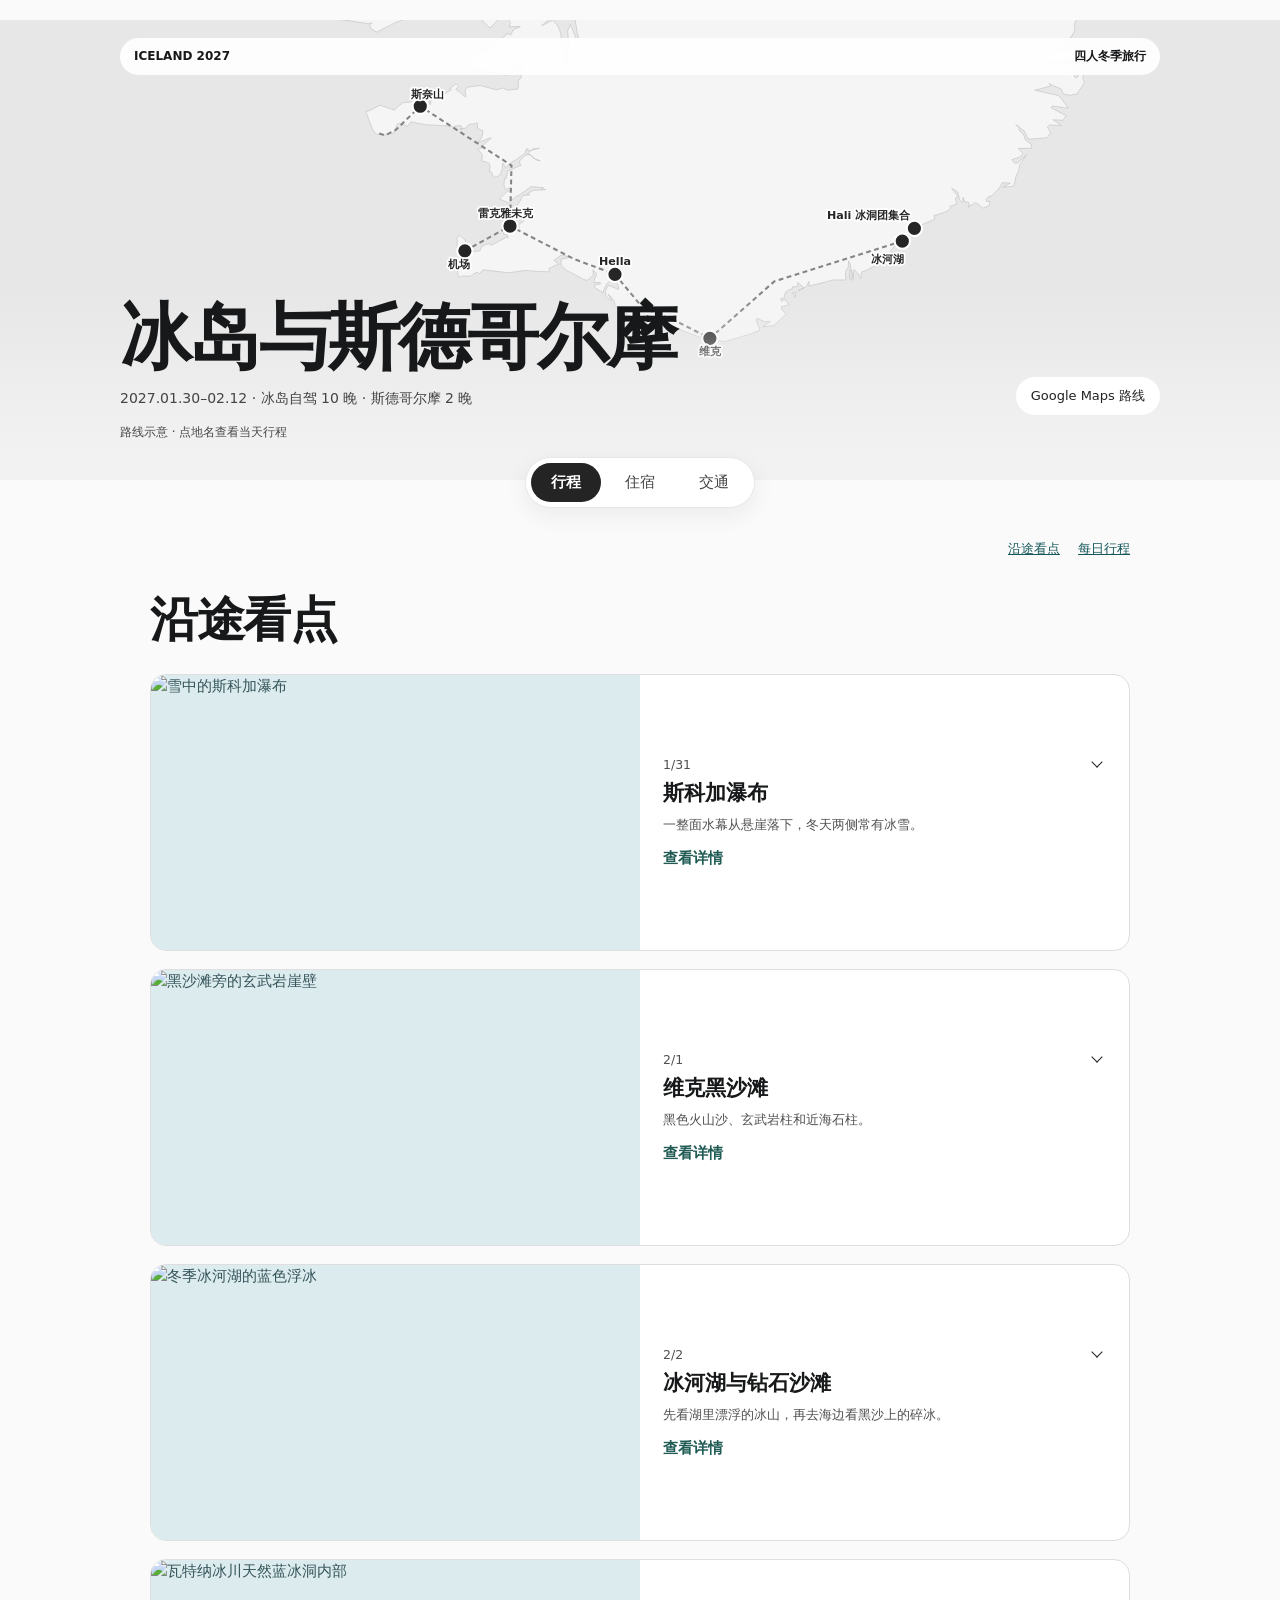
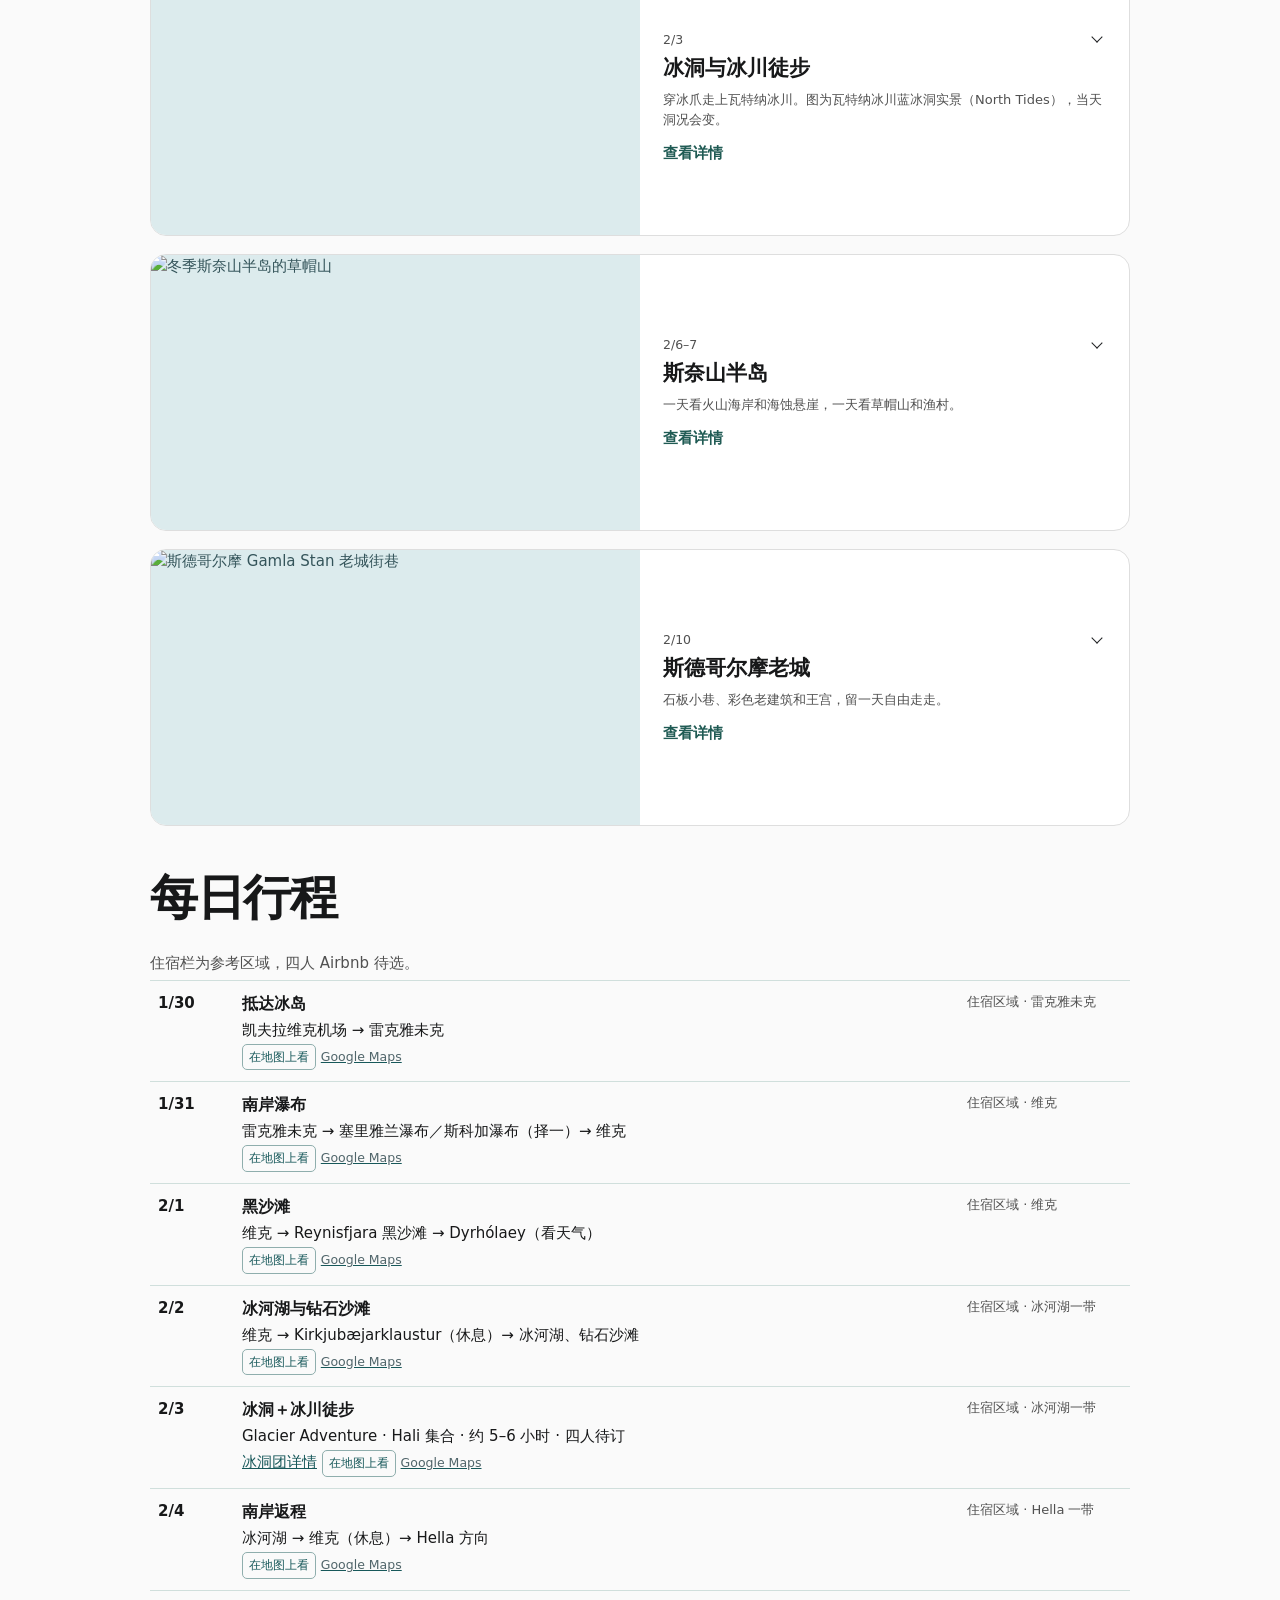
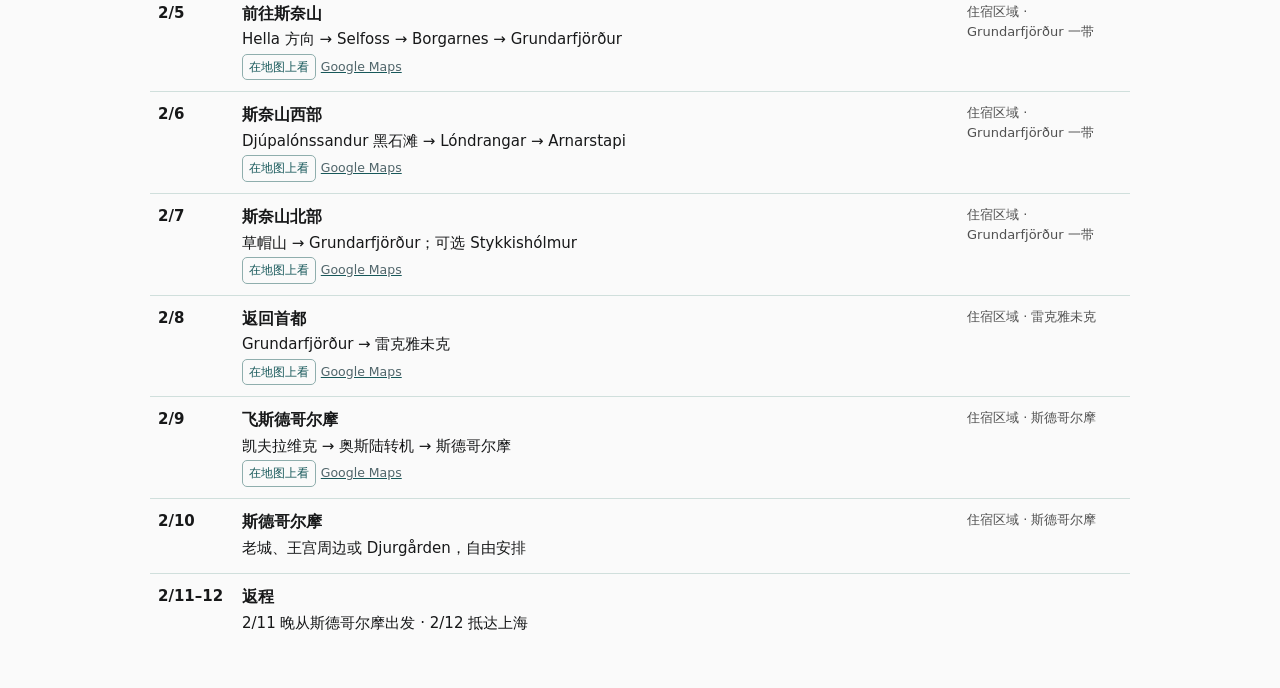
==== nordic-2027/index.html @ 91fc715b "Show scenic stops in full-width expandable cards" ====
<!doctype html>
<html lang="zh-CN"><meta charset="utf-8"><meta name="viewport" content="width=device-width,initial-scale=1">
<title>冰岛与斯德哥尔摩 · 2027 行程</title>
<style>
*{box-sizing:border-box}body{margin:0;background:#f6f8f7;color:#153139;font:15px/1.55 system-ui,sans-serif}main{max-width:975px;margin:auto;padding:26px 20px 40px}h1{font-size:clamp(26px,5vw,40px);margin:0}h2{margin:23px 0 8px}p{margin:5px 0}.meta,small{color:#50656a}.map{border:1px solid #d4e1de;background:#dcebed;border-radius:12px;overflow:hidden}.map svg{width:100%;height:auto;display:block}.route{fill:none;stroke:#4f7e80;stroke-width:3;stroke-dasharray:7 5}.map a circle{fill:#206465;stroke:white;stroke-width:3}.map text{font-size:20px;font-weight:700;fill:#163a41;paint-order:stroke;stroke:#e7f3f1;stroke-width:5;stroke-linejoin:round}.map a:focus circle{stroke:#b74627}.mapbar{padding:8px 12px;background:#fff;display:flex;gap:12px;justify-content:space-between;flex-wrap:wrap}.row{display:grid;grid-template-columns:72px 1fr 155px;gap:12px;border-top:1px solid #d0dfdc;padding:11px 8px;scroll-margin-top:12px}.row:target,.row.active{background:#e4f1eb}.row h3{font-size:16px;margin:0}.date{font-weight:750;font-variant-numeric:tabular-nums}.row p{margin:2px 0}.stay{font-size:13px;color:#50656a}button{font:inherit;font-size:12px;color:#17585a;background:transparent;border:1px solid #8faead;border-radius:5px;padding:3px 6px;cursor:pointer}a{color:#17585a}footer{margin-top:24px}@media(max-width:575px){main{padding:18px 10px 28px}.row{grid-template-columns:56px 1fr;gap:4px 8px}.stay{grid-column:2}.map text{font-size:26px}.mapbar{font-size:13px}.map svg{min-height:205px}}
.preview-grid{display:grid;grid-template-columns:repeat(3,minmax(0,1fr));gap:14px}.place{border:1px solid #d4e1de;background:#fff;border-radius:10px;overflow:hidden}.place img{display:block;width:100%;height:auto;aspect-ratio:16/10;object-fit:cover;background:#dcebed;color:#34545a}.place-body{padding:12px}.place h3{margin:4px 0;font-size:17px}.place p{font-size:13px}.place-links,.jump{display:flex;gap:7px 13px;flex-wrap:wrap;font-size:13px}.place-links{margin-top:9px}.jump{margin:9px 0 3px}@media(max-width:720px){.preview-grid{grid-template-columns:repeat(2,minmax(0,1fr))}}@media(max-width:440px){.preview-grid{grid-template-columns:1fr}}

:root{color-scheme:light;--paper:#f7f8f5;--ink:#203334;--rule:#d8e2df;--green:#17574e}body{background:var(--paper);color:var(--ink)}main{max-width:1100px;padding-top:0}.masthead{padding:36px 0 20px;border-bottom:1px solid var(--rule)}.masthead h1{font-size:clamp(31px,5.2vw,54px)}.masthead .meta{margin-top:8px}.primary{position:sticky;top:0;z-index:3;display:flex;gap:24px;background:var(--paper);border-bottom:1px solid var(--rule);padding:0 4px;margin-bottom:20px}.primary a{display:block;padding:13px 8px;text-decoration:none;border-bottom:2px solid transparent;color:#435b58}.primary a[aria-current]{color:var(--green);border-color:var(--green);font-weight:700}.jump{margin:4px 0 12px}.preview-grid{gap:16px}.place{position:relative;border-radius:14px}.place h3{margin:4px 0}.place-trigger{font:inherit;padding:0;border:0;color:inherit;text-align:left}.place-trigger::after{content:"";position:absolute;inset:0;border-radius:14px}.place-links a{position:relative;z-index:1}.place a:focus-visible,.place-trigger:focus-visible,.primary a:focus-visible{outline:2px solid #176a61;outline-offset:3px}.place:hover{border-color:#85a79f}.place-body{padding:14px}.place img{aspect-ratio:16/10}.map,.row:target{scroll-margin-top:64px}section[id],.row{scroll-margin-top:65px}.tile,.empty{border:1px solid var(--rule);border-radius:14px;background:white;padding:19px;margin:12px 0}.tile h3{margin:0 0 6px}.empty{color:#50656a}.map-title{display:flex;align-items:center;justify-content:space-between;gap:10px;flex-wrap:wrap}.map-title a{font-size:13px}dialog{max-width:min(620px,94vw);width:100%;border:1px solid var(--rule);border-radius:16px;padding:18px;color:var(--ink)}dialog::backdrop{background:#1425249e}dialog header{display:flex;justify-content:space-between;align-items:center;gap:12px;margin-bottom:12px}dialog h2{margin:0}dialog img{width:100%;height:auto;max-height:53vh;object-fit:cover;border-radius:8px}dialog p{margin:12px 0}[hidden]{display:none!important}@media(max-width:575px){.masthead{padding-top:26px}.primary{gap:14px}.preview-grid{grid-template-columns:repeat(2,minmax(0,1fr))}.place-body{padding:10px}.place-links{gap:6px}.place h3{font-size:15px}}

:root{--paper:#f8f8f4;--ink:#182f32;--rule:#d2ddda;--green:#195753}
::selection{background:#cce4dd;color:#182f32}
main{max-width:1080px}
.masthead{padding:clamp(30px,6vw,68px) 0 24px}
.masthead h1{font-family:"Songti SC","Noto Serif CJK SC",Georgia,serif;letter-spacing:-.025em;font-weight:700}
.primary{gap:32px;padding:0;margin-bottom:16px}
.primary a{padding:13px 1px}
.jump{gap:18px;margin:14px 0 0}
section[id]{margin-top:34px}
#map{margin-top:20px}
.map{border-radius:14px}
.mapbar{padding:10px 14px}
.preview-grid{gap:16px;align-items:start}
.place{border:0;border-bottom:1px solid var(--rule);background:none;border-radius:0}
.place:hover{border-color:#6c9a91}
.place summary{cursor:pointer;list-style:none}
.place summary::-webkit-details-marker{display:none}
.place summary:focus-visible{outline:2px solid var(--green);outline-offset:3px}
.place img{border-radius:12px;aspect-ratio:4/3}
.place-body{padding:11px 2px 12px}
.place-date{display:flex;align-items:center;justify-content:space-between}
.place h3{font-size:18px;margin:3px 0}
.place p{color:#435b58}
.place-links{margin:0;padding:0 2px 13px}
.disclosure{width:8px;height:8px;border:solid var(--green);border-width:0 1.5px 1.5px 0;transform:rotate(45deg);margin:0 5px 4px}
.place[open] .disclosure{transform:rotate(225deg);margin-bottom:0}
.tile,.empty{border:0;border-top:1px solid var(--rule);border-radius:0;background:none;padding:16px 0}
@media(max-width:440px){main{padding-inline:16px}.primary{gap:28px}.place h3{font-size:15px}.place p{font-size:12px}.place img{border-radius:9px}}

:root{--paper:#fafafa;--ink:#171819;--rule:#ddd;--green:#202224}
body{background:var(--paper);color:var(--ink)}
main{max-width:1020px;padding-top:0}
.map-hero{min-height:460px;position:relative;isolation:isolate;overflow:hidden;background:#e7e7e7;color:#171819}
.hero-map{position:absolute;inset:0;z-index:-1;overflow:hidden}
.hero-map svg{width:100%;height:100%;display:block}
.hero-map svg>g:first-child{fill:#f5f5f5;stroke:#c5c5c5}
.hero-map .route{stroke:#858585}
.hero-map a circle{fill:#262626;stroke:white;stroke-width:3}
.hero-map text{fill:#262626;font-size:16px;font-weight:700;paint-order:stroke;stroke:#fff;stroke-width:5px;stroke-linejoin:round}
.hero-inner{max-width:1080px;margin:auto;min-height:460px;display:flex;flex-direction:column;padding:18px 20px 28px;pointer-events:none}
.hero-inner a,.hero-inner button{pointer-events:auto}
.hero-top{display:flex;justify-content:space-between;padding:9px 14px;border-radius:100px;background:#ffffffed;font-size:12px;font-weight:700}
.hero-heading{display:flex;align-items:flex-end;justify-content:space-between;gap:16px;margin:auto -20px 0;padding:48px 20px 8px;background:linear-gradient(transparent,#f2f2f2 78%)}
.hero-heading h1{font-size:clamp(34px,5.8vw,72px);letter-spacing:-.035em;font-weight:850;line-height:1.08;margin:0 0 12px}
.hero-heading p{font-size:14px;color:#444}
.hero-heading>a{border-radius:100px;background:#fff;padding:9px 15px;white-space:nowrap;font-size:13px;color:#222;text-decoration:none}
.hero-inner .mapbar{background:#f2f2f2;margin:0 -20px;padding:0 20px 8px;min-height:29px;color:#484848;font-size:12px}
.primary{position:relative;top:auto;width:fit-content;margin:-23px auto 31px;padding:5px;gap:4px;background:white;border:1px solid #e7e7e7;border-radius:100px;box-shadow:0 7px 24px #00000010}
.primary a{border:0;padding:8px 20px;border-radius:100px;color:#434343}
.primary a[aria-current]{background:#242424;color:#fff}
.jump{justify-content:flex-end;margin-top:0}
#places{margin-top:10px}
#places h2,#daily h2{font-size:clamp(28px,4.5vw,48px);letter-spacing:-.03em;margin-bottom:17px}
.preview-grid{grid-template-columns:repeat(2,minmax(0,1fr));gap:26px 20px}
.place{border-color:#ddd}
.place img{aspect-ratio:16/10;border-radius:15px}
.place-body{padding:12px 3px 16px}
.place h3{font-size:21px}
.place p,.place small,.stay,.meta{color:#505050}
.row:target,.row.active{background:#eceeee}
@media(max-width:620px){
 .map-hero,.hero-inner{min-height:360px}
 .hero-inner{padding-inline:12px}
 .hero-heading{align-items:flex-start;flex-direction:column;gap:5px;margin-inline:-12px;padding-inline:12px}
 .hero-inner .mapbar{margin-inline:-12px;padding-inline:12px}
 .hero-map svg{height:78%;width:100%}
 .hero-map text{font-size:23px}
 .hero-heading p{font-size:12px}
 .preview-grid{gap:18px 10px}
 .place h3{font-size:16px}
 .place img{aspect-ratio:4/3;border-radius:11px}
}

.map-hero{margin-top:0}
.hero-map svg{height:74%}
.map-hero::after{content:"";position:absolute;inset:auto 0 0;height:41%;z-index:-1;pointer-events:none;background:linear-gradient(transparent,#f2f2f2 85%)}
.hero-heading,.hero-inner .mapbar{background:none}
.hero-heading{padding-top:16px}
@media(max-width:620px){.hero-map svg{height:65%}.hero-map text{font-size:21px}}

#places .preview-grid{grid-template-columns:1fr;gap:18px}
#places .place{border:1px solid #dedede;border-radius:16px;background:#fff;overflow:hidden}
#places .place summary{display:grid;grid-template-columns:minmax(0,1fr) minmax(0,1fr);align-items:stretch}
#places .place summary:focus-visible{outline-offset:-4px}
#places .place img{width:100%;height:100%;min-height:190px;max-height:300px;border-radius:0;aspect-ratio:16/9}
#places .place-body{padding:23px;align-self:center}
#places .place-date{gap:12px}
#places .place-links{padding:13px 23px;border-top:1px solid #eee}
.place-action{display:block;margin-top:12px;font-weight:650;color:#205b54}

@media(max-width:540px){#places .place summary{grid-template-columns:1fr}#places .place img{height:auto;min-height:0}#places .place-body{padding:15px}#places .place-links{padding-inline:15px}}
</style>
<header class="map-hero" id="map">
<div class="hero-map"><svg viewBox="0 0 880 490" role="group" aria-label="冰岛南岸和斯奈山路线地图"><g fill="#f5f7ee" stroke="#afc4c2"><path d="M976,-200.1L946.2,-182.7L931.7,-174.3L935.8,-170.6L939.1,-161.4L927.7,-147.6L917.4,-144.4L920.1,-136.7L927.7,-130.4L936.8,-125.4L955.7,-129.8L964.8,-127.2L967.4,-116.2L970.7,-114.2L972.1,-104.3L970.1,-101.3L967.5,-89.9L952.8,-76.6L948.8,-66.8L949.4,-63.9L949.6,-60L955.5,-55.3L991.8,-68.7L994.7,-57.1L993.2,-51.1L1004.3,-42.1L993.7,-32.7L979.2,-13.9L976.1,-4L981.6,-12.2L987.7,-20.4L1004.6,-38.4L1008,-37.9L1031.2,-27.9L1044.9,-29.1L1045.3,-22.6L1047.1,-20.9L1049.4,-17.6L1050.2,-10.1L1059.1,-16.7L1062.8,-11.6L1065.4,-11.6L1069.6,-2L1065.4,5.2L1066.1,13.5L1063.8,18.9L1060.1,25.7L1049.7,28.4L1055.4,37.1L1045.4,39.1L1030.5,44.6L1052.3,41.6L1069.6,43.2L1071.2,51.1L1052.7,61.4L1027.9,62.8L1057.4,64.5L1068.8,63.6L1066.5,69L1062.4,73.5L1056,76.7L1065.4,78.1L1065.1,81.3L1068.8,83.5L1071.4,78.9L1078.5,72.3L1077.6,84.2L1079.9,89.2L1075.6,96.7L1071.2,102.5L1070.3,106.2L1058.7,108.5L1049.7,106.5L1046.3,99.4L1036.3,95.1L1028.5,91.3L1031.8,94.9L1008.3,101.1L1042.8,108.7L1048.7,116.1L1056.7,127L1033.5,123.8L1031.6,126.2L1053.7,137.8L1048.9,144.4L1034.5,143.7L1047,152L1029.9,151.1L1026.4,154.2L1031.1,161.9L1026.4,169.5L999.2,171.7L992.6,159.1L980.8,151.1L985.2,152.8L985.7,158.6L992,164.7L994.8,172.7L1002.9,178.7L1004.3,184.6L984.4,185L991.2,191.6L988.2,196.7L975.1,201.1L979.1,205.9L983.5,205.8L996.7,193.7L986.8,208L984.9,217.2L980.8,226.5L979.7,232.8L977.8,239.3L962.3,240.7L973,234.8L961.2,234.3L958.2,240.5L953.4,246.5L943.8,254.9L943.9,253.1L942.5,253.8L938.2,257.6L938.9,261.6L943.9,260.7L943,266.7L933.6,270.9L926.6,264.7L921.9,263L917.9,266.5L914.4,266.7L913.4,269.9L913,262.3L907.6,261.5L904.8,255L905,259.8L904.3,262.8L900.2,259.3L897.3,247.3L888.5,242.3L896.7,252.6L895.9,256L894.2,256.1L895.7,265.2L886.4,268.2L887,271.4L881.4,275.7L867.3,280.5L863.3,281.2L864.6,286.7L832.4,300.4L830.8,307.1L822.1,314.1L819.4,314.9L816.3,317L817.6,319.9L810.2,321.4L800.9,332.2L802.2,335L789.1,350.4L789.5,348.6L762.2,362.1L760.1,361.9L758.5,364.2L758.3,372.2L756.5,371L754.5,365.7L748.2,359.1L747.1,364.9L746.8,373.3L745.8,364.9L744.1,358.9L743.6,369.1L744,375.1L741.6,371.4L741.7,364.5L742.7,361.2L743.1,351.9L740.2,346.9L739.6,356.3L737,359.5L735.6,364.9L736.6,374.1L724.5,374.3L718.3,374.1L704.8,377.8L683.3,383L683.3,376.4L680,382.4L679.3,383.9L667.5,389.8L676,385.5L667.1,377.8L667.1,383.9L659.8,384L659.1,386.9L654.5,388.5L649.7,391.4L647.2,400.5L642.4,401.1L644,405.2L648.7,402.2L654.9,410.5L650.2,410.9L646.5,412L643.5,412.8L644.4,417.5L650.7,423.3L632.6,439.9L616.8,441.7L621.9,437.9L627.5,434.2L619.5,434.2L608.2,429.5L607.4,432.6L612.8,446.2L600.2,451.5L562.5,463L532.9,458.4L531.4,456.2L526.2,456.7L506.7,449.3L471.5,435.4L470.4,431.5L467.9,429.4L455.7,429.5L439.9,430.8L436.9,429.5L436.2,431.1L410.1,417.7L411.6,417.6L410,414.3L407.2,413.6L403.3,409.9L403.5,405.9L398.3,398.5L393.9,394.6L399.2,404.6L391.1,398.3L389.8,390.4L394.3,381.9L409.5,388.1L408.7,382.3L402.8,370.8L401.8,364.8L401.3,368.7L391.2,381.5L388.1,387.9L386.6,392.7L374.6,384.8L375.2,379.9L379.3,381.1L383.8,379.3L382.5,377.8L373.1,377.8L377.4,365.3L372.3,359.6L372.9,367.4L364.3,374.8L359.1,373.6L333.4,359.8L326.7,353.4L326.1,344.3L340.8,341.3L327.1,338.3L315.9,346L323.4,351.7L318.2,353.3L309.4,357.3L309.2,362.6L273.8,360.7L251.2,363.9L214.2,359.6L208.5,365.7L205.5,362.7L195.7,368.7L183,368.7L179.5,370.9L177.5,365L178.6,357.2L177.1,351.2L184.3,341.3L183.6,338.2L177.3,337.7L176.5,326.4L176.8,313.6L179.6,309.3L187.4,315.6L193.8,330.7L196.4,333.8L209.8,332.2L211.9,326.1L221.5,321.8L226.4,324.1L235,319.5L248.2,312.3L250.2,313.4L249.1,309.2L242.8,307.8L248.9,302.2L248.2,304.9L253.9,305.7L253.5,303.2L246.1,294.4L260.4,294.5L266.8,298.8L265.2,296.7L267,292.6L271,291.3L272.9,288.7L271,284.8L273.7,280.7L265.6,281.9L263.1,275.9L257.9,278.1L258,273.1L266.5,262.3L271.3,252.6L281.2,251.7L277.7,250.1L286.1,245.4L304.6,244L297.9,244L301.2,241.5L283.3,239.8L266.4,251.9L260.4,255L250.9,263.2L237.4,257.6L248.7,247L254.7,245.1L252.2,241.6L246.1,244.3L244.1,237.2L245.1,228L247.2,228.5L249.6,217.4L269,209L266.3,205.6L266.8,202.8L275.4,194.4L281.8,193.7L285.9,198.4L296.5,202.8L289.8,201.4L284.4,195.4L278.3,192.4L285.8,185.5L295.1,184.6L278.8,188.8L278.9,185.3L276.5,185.6L273.8,192.6L260.9,201.4L255.9,204.2L246.3,212.7L243.8,207.7L242.4,205.9L241.8,213.8L238.9,223L233.6,225.9L229.5,226.5L225.3,218.1L223.3,218.3L224,209L222,205.8L218.8,204.7L212.2,203.1L213.2,193.7L210.3,190.4L206.2,185.4L208.8,185L211.9,184.6L215.9,178.5L225.9,170L222.6,170L213.6,174L205.8,177L211.8,170.3L213.2,164.9L213.7,159.4L205.8,155.8L206.3,149.2L205.3,147.7L203.2,149.1L200.5,149.6L193.5,150.4L189,155.8L180.4,157.3L184.7,156.6L182.2,151.9L172.4,152.8L175,157.2L168.2,152.8L130.8,150.7L110.2,146.6L105.6,152.8L94.1,148.7L91,149.2L85.8,162.5L73.8,165.5L60.4,164.1L56.5,160.3L51.3,148.1L45.3,131.4L49.8,130.9L65.9,122.6L86.7,129.8L90.3,125.4L98.9,119.1L111.9,117.7L114.6,114.3L116.5,120.2L119.6,119.8L121.9,122.2L126.6,120.7L125.9,107L140.7,104L135.9,110.2L134.7,114.3L138.1,122L139.4,114.6L144.4,107.8L152.6,106.3L158.4,106.5L168.7,100.2L165.7,98.6L175.6,91.9L178.8,95.4L174.7,99.8L176.5,101.3L180.3,103.8L188.7,110.9L189.2,109.5L188.3,100.6L191.9,96.5L210,94.2L233,100.5L242.8,97.9L248.9,101.1L264.2,99.4L265.2,92.4L264.4,88L268.8,83.2L270.1,61.1L262.8,66L248.8,79.8L208.9,71L197,73L194.1,68.8L199.9,67.1L202.4,66L193.1,66L199.2,55.4L205.2,47.8L211,46.9L227.5,36.7L246.5,22.6L248.2,18.9L253.5,21.7L258.3,13.8L267.7,9.5L251.4,9.8L253.5,3.6L248.2,-5.5L243.3,-0.9L240,-1L236,-10.1L235.4,-0.5L230.4,5.2L224,11.6L213.9,2L211.2,-5.5L228.7,-12.3L232.4,-16.2L233.5,-22.4L233.8,-24.5L220.1,-10.6L217.3,-14.4L216.6,-17.5L210.6,-12.2L206.4,-13L205.7,-7.6L197.8,-10.1L198.1,-19.2L193.7,-33.5L194.2,-20.8L191.8,-13.3L188,-13.8L184.7,-12.6L181.6,-10.1L177.9,-19.8L180.4,-31.3L177.6,-31.3L172.8,-32.6L173.3,-25.2L175.5,-4.2L170.3,-5.5L170.3,-10.3L164.7,-10.6L160.2,-13L167,-22.5L167,-27.9L161,-20.7L154.8,-27.4L153,-19.8L144.8,-13.8L133.7,-17.6L129.6,-16.3L131.3,-6.9L126.5,-1L115.7,-2.4L110.4,-7L109.1,-4L87.9,3.7L84.4,5.6L61.2,17.4L52.7,12.6L50.7,6.6L54.4,4L49.3,5.2L4,-1.2L2.6,-8L6.9,-13.8L14.8,-22.6L18.4,-31.8L24,-34L37.9,-27.3L54,-16.8L58.7,-10.1L70.1,-11.6L61.5,-13L57,-19.9L47.5,-30.2L57.5,-34.5L68.3,-31.7L58.6,-38.1L46.8,-44.8L39,-60L38,-67.9L87.6,-49.5L93,-43.1L94.2,-35.6L94.1,-29L100.8,-34.9L108.8,-33.8L109.9,-36.9L115.2,-42.1L109.6,-42.7L99.1,-48.1L97.3,-54.3L106.3,-55.2L118.8,-58.9L127.2,-58.9L124.6,-61.7L125.2,-65.7L91.5,-61.4L77.7,-64.7L69.5,-73.9L64.6,-93.8L76.3,-95.2L88.5,-89L98.3,-89.2L121.5,-79.8L120.5,-82.4L107.3,-87.5L90.3,-95.2L81,-105.5L70.4,-115.5L70.1,-127.7L80.6,-130.7L107.1,-121.3L110.5,-112.8L110.8,-115.8L103.5,-124.7L95.6,-128L83.6,-140.8L101.8,-143.1L104.3,-144.3L90.3,-146.9L92.7,-152.3L100.1,-154.8L104,-160.1L132.3,-148.6L138.4,-139.7L143.5,-138.6L147.4,-137.5L150.8,-131.2L151.5,-122.2L143.4,-107.4L151.5,-116.6L155.1,-125.1L158,-123.3L160.2,-117.7L164.8,-119.6L158,-105.1L160.5,-104.1L165.5,-115.1L167.3,-103.6L170.3,-106L171.3,-122L173.7,-127.7L181.2,-123.4L190.5,-109.8L189.8,-101.5L189,-96.9L183.7,-77.8L193.8,-103L196.5,-109.4L200.5,-101.3L202.4,-101.7L202.6,-96.3L204.5,-97.1L205.8,-96.8L202.1,-82.4L204.9,-80.5L211.9,-96.9L208,-108.1L203.9,-118.2L200.8,-124.2L205,-132.5L209.8,-136.4L201.1,-132.5L185.6,-140.8L151.4,-166.8L173.6,-173L187.8,-169.5L193.1,-163.9L192.4,-169.9L204,-173.7L197.9,-173.9L193.9,-178.2L197.9,-182.7L201.1,-185.1L193.8,-182L178.4,-179.9L178.3,-184.4L181.2,-192.6L187.6,-197.2L172.4,-186.6L165.3,-186.4L168.8,-194L163.8,-193.1L157.5,-184.3L135.5,-187.5L130.6,-193.6L140.4,-194.3L144,-202.1L135.9,-210.8L145.1,-209.2L146,-212.5L158.1,-213L161.6,-208.8L160.5,-213.9L163.9,-218.4L173.5,-213L181.5,-208.2L187,-216.9L197.2,-212.5L205.8,-212.5L201.8,-218.4L210.3,-210.8L220.9,-198.2L223.2,-190.5L225.6,-188.6L226,-180.7L224.7,-175.9L230.5,-177.5L233.7,-175L238.4,-179.1L245.7,-175L249.2,-175.8L253.9,-166.7L253.5,-163.9L260.8,-158.3L264.5,-158.8L271,-153.1L273.6,-146.8L273.8,-137.3L276.3,-130.4L281.1,-132L281.7,-124.5L281,-120L284.4,-123.4L283.6,-134.5L292.2,-135.7L295.3,-130.8L291.1,-127.2L292.8,-120.5L308.7,-120.6L314,-112.1L287.2,-106L290.3,-103.2L307.9,-106L302.5,-99.8L317.1,-96.1L313.3,-87.7L313.1,-72.4L298.5,-63.4L304.2,-62.3L312.7,-57.2L288.4,-46.6L283.5,-52.5L280.4,-60.4L271.8,-65.1L275.5,-60.3L279.7,-54.3L277.7,-46.6L282,-38.2L301.8,-35.6L304.9,-28.8L297.9,-17.7L313.8,-26.4L308.9,-0.9L298.5,8.1L314.3,0.5L320.7,6.6L324.7,15.8L326.1,20.6L326.7,31.7L330.1,50.1L330.7,53.7L335.7,63.7L336.4,70.3L337.4,60.6L335.9,53.1L335.5,44.6L337.5,38.7L335.9,15.4L339.8,6.8L347.7,25.7L353.5,31L349.4,17.4L346.5,-1.7L348.9,-13L364.3,-34.5L374,-43.5L377,-46.8L381.8,-43.6L381.3,-40.9L380.3,-27L379.8,-16.1L382.1,-18.7L385.8,-22.2L387.1,-16L386.8,-11.7L391.8,-4L398.8,-4.1L401.3,-14.6L397.5,-19.2L391.2,-20.8L398.8,-22.7L404.2,-23.1L404.9,-13.7L405.2,-22.2L411,-32.1L412,-39L416.7,-40.4L413,-46.7L416.6,-51.3L416.6,-63.7L410,-75.4L411.6,-85.8L404.6,-102.9L402.3,-117.1L400.7,-123.5L401.3,-133.3L409.7,-134.8L414.7,-138.2L423.5,-143L432.1,-142L436,-136.4L439.5,-131.6L442.2,-125.7L449.1,-110L450.9,-103L455,-93.7L466,-88.9L471.3,-86.5L473.1,-80L476.3,-71.1L479.6,-59.9L487.2,-60.4L493.3,-58.9L495.6,-57.5L496.5,-54.6L500.2,-60.1L502.1,-78.5L497.2,-96.9L491.1,-105.9L493.6,-110.5L499.2,-113.9L498.6,-119.5L496.9,-127.2L505.7,-134.4L525.8,-132.8L528,-138L530.2,-134.1L534.3,-131.5L532.2,-136.4L530.9,-139.5L532.9,-147.6L537.9,-154.1L549,-148.6L554.4,-156L558.2,-159.9L560.7,-149.5L568.5,-153.1L575.7,-146.9L577.3,-140.4L578.5,-135.8L582,-137L587.6,-124.8L586,-110.7L597.8,-104.7L607.1,-101.2L611.8,-93.6L614.5,-86.1L618.8,-82.6L619.2,-72.1L621.6,-57.1L625.6,-51.1L630.2,-39.7L634.2,-38.8L632.3,-49.5L628.5,-55.2L629.6,-58.9L630.1,-67.3L632.6,-77.2L629.4,-92.3L625.6,-96.2L623.8,-98.3L622.2,-95.2L616.8,-101.3L616.2,-109.7L610.1,-118.1L610.8,-121.3L607.5,-148.2L620.2,-154.6L629.4,-152L630.2,-149.9L647.8,-148.6L650.4,-140.8L657.2,-139.9L663.5,-133.7L670.1,-119.3L676.1,-111.9L683.3,-95.2L681.6,-105.8L684.7,-109.5L679.7,-111.6L694.1,-112.6L696.7,-106L697,-110.7L697.4,-114.4L698.8,-121.3L701.5,-125.7L701.5,-133.3L708.1,-141.5L712.1,-146.2L710.7,-150.6L715.9,-157.9L725.5,-161.6L739.9,-155.1L743.7,-142.4L743.5,-139.9L747.1,-140.8L748.6,-144.8L763,-147L758.5,-143.9L762.2,-140.2L766.5,-146.9L773.5,-137.1L773.6,-139.9L770.2,-146L767.9,-151.6L783.1,-159L774,-151.6L787,-152.6L793.4,-148.6L787.5,-156.8L790.3,-165.3L792,-168.1L794.1,-175.1L792.2,-181.9L789.1,-186.6L785.4,-194.5L784.1,-200.3L784.2,-205L785.4,-209.3L779,-221.5L784.1,-227.6L785,-223.3L787.5,-228.2L793.1,-230.2L793,-223.9L794.4,-224.8L798.5,-228.8L803.2,-224.9L804.5,-221.6L808.9,-224.6L812.1,-229.7L815.2,-227.5L819,-233.7L833,-233.9L844.5,-222.6L841.1,-216.9L840.5,-213.9L842.6,-208.5L851.8,-209.3L862.3,-204.2L864.6,-197.2L860.2,-181.2L859.7,-177.1L865.5,-173.8L866.2,-165.5L878,-166.4L881.4,-165.2L883.2,-159.5L892.1,-153L898.2,-149.9L898.6,-152.8L900.9,-163L903.6,-174.3L923.1,-178.3L930.7,-186.2L934.1,-195L948.9,-201.7L957.3,-197.2Z"/><path d="M663.6,391.9L663.8,397.6L662.3,399.2L661.8,396.1L659.8,392.9Z"/><path d="M638.3,-240L641.1,-234.4L637.3,-239.4Z"/><path d="M417.5,452.5L417.7,458.3L415.1,461L415.5,451.2L417.5,452.5Z"/><path d="M601.9,-117.4L604.2,-110.7L600.9,-111.1L598.6,-120L601.9,-117.4Z"/></g><polyline class="route" points="187.9,332.3 252.9,296.6 345.2,344.1 404,366.1 444.2,414.5 491.1,433.1 540.6,458.2 633.3,376.3 817.6,318.4 835,299.9"/><polyline class="route" points="252.9,296.6 255,209.4 123.7,124.1 88.4,158.3 72.8,166.1 60,162.1"/><g id="selected"></g><a href="#day0" data-day="0" aria-label="机场 1/30"><circle cx="187.9" cy="332.3" r="11"/><text x="179.9" y="356.3" text-anchor="middle">机场</text></a><a href="#day0" data-day="0" aria-label="雷克雅未克 1/30"><circle cx="252.9" cy="296.6" r="11"/><text x="245.9" y="283.6" text-anchor="middle">雷克雅未克</text></a><a href="#day2" data-day="2" aria-label="维克 2/1"><circle cx="540.6" cy="458.2" r="11"/><text x="540.6" y="482.2" text-anchor="middle">维克</text></a><a href="#day3" data-day="3" aria-label="冰河湖 2/2"><circle cx="817.6" cy="318.4" r="11"/><text x="795.6" y="349.4" text-anchor="middle">冰河湖</text></a><a href="#day4" data-day="4" aria-label="Hali 冰洞团集合 2/3"><circle cx="835" cy="299.9" r="11"/><text x="829" y="286.9" text-anchor="end">Hali 冰洞团集合</text></a><a href="#day5" data-day="5" aria-label="Hella 2/4"><circle cx="404" cy="366.1" r="11"/><text x="404" y="353.1" text-anchor="middle">Hella</text></a><a href="#day6" data-day="6" aria-label="Grundarfjörður 2/5"><circle cx="123.7" cy="124.1" r="11"/><text x="133.7" y="112.1" text-anchor="middle">斯奈山</text></a></svg></div>
<div class="hero-inner">
<div class="hero-top"><span>ICELAND 2027</span><span>四人冬季旅行</span></div>
<div class="hero-heading"><div><h1>冰岛与斯德哥尔摩</h1><p>2027.01.30–02.12 · 冰岛自驾 10 晚 · 斯德哥尔摩 2 晚</p></div><a target="_blank" rel="noopener" href="https://www.google.com/maps/dir/?api=1&amp;origin=Reykjavik%2C+Iceland&amp;destination=Jokulsarlon%2C+Iceland&amp;waypoints=Vik%2C+Iceland&amp;travelmode=driving">Google Maps 路线</a></div>
<div class="mapbar"><span id="mapstatus" aria-live="polite">路线示意 · 点地名查看当天行程</span><button id="reset" type="button" hidden>显示全程</button></div>
</div></header><main><nav class="primary" aria-label="旅行手册"><a href="#trip" data-section="trip" aria-current="page">行程</a><a href="#stay" data-section="stay">住宿</a><a href="#transport" data-section="transport">交通</a></nav><div id="trip" data-panel><nav class="jump" aria-label="页面目录"><a href="#places">沿途看点</a><a href="#daily">每日行程</a></nav>
<section id="places"><h2>沿途看点</h2><div class="preview-grid"><details class="place"><summary><img src="https://adventures.is/media/240914/skogafoss-waterfall-snow-covered.jpg" alt="雪中的斯科加瀑布" width="480" height="300" loading="lazy" decoding="async" referrerpolicy="no-referrer"><div class="place-body"><div class="place-date"><small>1/31</small><span class="disclosure" aria-hidden="true"></span></div><h3>斯科加瀑布</h3><p>一整面水幕从悬崖落下，冬天两侧常有冰雪。</p><span class="place-action">查看详情</span></div></summary><div class="place-links"><a href="#day1">当天行程</a><a href="https://www.icelandair.com/it-it/blog/migliori-cascate-dell-islanda/" target="_blank" rel="noopener">瀑布介绍</a><a href="https://www.xiaohongshu.com/search_result/6988f639000000000a03c5a4?xsec_token=ABNuFvoSUo65n7iB8fukeKu6C_nZvuutdZUrgTKyTJjzI=&amp;xsec_source=" target="_blank" rel="noopener noreferrer">小红书 · 冬季南岸瀑布与维克游记</a></div></details>
<details class="place"><summary><img src="https://images.squarespace-cdn.com/content/v1/62f1d3378508076b04aee36d/c7f17ea7-829a-4870-a2eb-f87d820f73c3/Iceland%2B-%2BReynisfjara%2Bbeach%2B2" alt="黑沙滩旁的玄武岩崖壁" width="480" height="300" loading="lazy" decoding="async" referrerpolicy="no-referrer"><div class="place-body"><div class="place-date"><small>2/1</small><span class="disclosure" aria-hidden="true"></span></div><h3>维克黑沙滩</h3><p>黑色火山沙、玄武岩柱和近海石柱。</p><span class="place-action">查看详情</span></div></summary><div class="place-links"><a href="#day2">当天行程</a><a href="https://www.renovationhusbands.com/post/winter-in-iceland" target="_blank" rel="noopener">冬季南岸游记</a><a href="https://www.xiaohongshu.com/search_result/6988f639000000000a03c5a4?xsec_token=ABNuFvoSUo65n7iB8fukeKu6C_nZvuutdZUrgTKyTJjzI=&amp;xsec_source=" target="_blank" rel="noopener noreferrer">小红书 · 冬季维克黑沙滩游记</a></div></details>
<details class="place"><summary><img src="https://adventures.is/media/226926/jokulsarlon-glacier-lagoon-winter.jpg" alt="冬季冰河湖的蓝色浮冰" width="480" height="300" loading="lazy" decoding="async" referrerpolicy="no-referrer"><div class="place-body"><div class="place-date"><small>2/2</small><span class="disclosure" aria-hidden="true"></span></div><h3>冰河湖与钻石沙滩</h3><p>先看湖里漂浮的冰山，再去海边看黑沙上的碎冰。</p><span class="place-action">查看详情</span></div></summary><div class="place-links"><a href="#day3">当天行程</a><a href="https://adventures.is/blog/ice-cave-vatnajokull/" target="_blank" rel="noopener">冰河湖与冰川图文</a><a href="https://www.xiaohongshu.com/search_result/693a7d45000000001e00a2ab?xsec_token=ABG3mXIXlcUw1omFGxgDXAZ7p43lXaKGHe5BK8MIiTNW8=&amp;xsec_source=" target="_blank" rel="noopener noreferrer">小红书 · 12 月冰河湖与钻石沙滩游记</a></div></details>
<details class="place"><summary><img src="https://images.squarespace-cdn.com/content/v1/67bb22524d2a0d4c70ce4aa9/2d0b418c-ebdd-4c2f-9c46-6b3368858ab0/ice-cave-tour-iceland.jpg" alt="瓦特纳冰川天然蓝冰洞内部" width="480" height="300" loading="lazy" decoding="async" referrerpolicy="no-referrer"><div class="place-body"><div class="place-date"><small>2/3</small><span class="disclosure" aria-hidden="true"></span></div><h3>冰洞与冰川徒步</h3><p>穿冰爪走上瓦特纳冰川。图为瓦特纳冰川蓝冰洞实景（North Tides），当天洞况会变。</p><span class="place-action">查看详情</span></div></summary><div class="place-links"><a href="#day4">当天行程</a><a href="https://glacieradventure.is/tour/blue-ice-cave-adventure/" target="_blank" rel="noopener">团方相册与行程</a><a href="https://www.xiaohongshu.com/search_result/695ed8fd0000000022023d26?xsec_token=AB4Lu4TFX6eg9civpfC08Q5iBS2u5-2WRlB9daT15_xRE=&amp;xsec_source=" target="_blank" rel="noopener noreferrer">小红书 · Glacier Adventure 长线体验（往季）</a></div></details>
<details class="place"><summary><img src="https://c.arvakur.is/frimg/9/47/947803.jpg" alt="冬季斯奈山半岛的草帽山" width="480" height="300" loading="lazy" decoding="async" referrerpolicy="no-referrer"><div class="place-body"><div class="place-date"><small>2/6–7</small><span class="disclosure" aria-hidden="true"></span></div><h3>斯奈山半岛</h3><p>一天看火山海岸和海蚀悬崖，一天看草帽山和渔村。</p><span class="place-action">查看详情</span></div></summary><div class="place-links"><a href="#day8">当天行程</a><a href="https://icelandmonitor.mbl.is/news/nature_and_travel/2018/10/18/self_drive_winter_day_tour_to_snaefellsnes_peninsul/" target="_blank" rel="noopener">冬季自驾图文</a><a href="https://www.xiaohongshu.com/search_result/6983d709000000000903b493?xsec_token=ABah48cxN0YphPEziIHdrcUeJ6Y0I_O5apXsLGNkrbZRA=&amp;xsec_source=" target="_blank" rel="noopener noreferrer">小红书 · 冬季斯奈山自驾游记</a></div></details>
<details class="place"><summary><img src="https://cdn.audleytravel.com/828/591/60/15994496-gamla-stan-stockholm.jpg" alt="斯德哥尔摩 Gamla Stan 老城街巷" width="480" height="300" loading="lazy" decoding="async" referrerpolicy="no-referrer"><div class="place-body"><div class="place-date"><small>2/10</small><span class="disclosure" aria-hidden="true"></span></div><h3>斯德哥尔摩老城</h3><p>石板小巷、彩色老建筑和王宫，留一天自由走走。</p><span class="place-action">查看详情</span></div></summary><div class="place-links"><a href="#day11">当天行程</a><a href="https://www.visitstockholm.com/see-do/attractions/attractions-in-gamla-stan/" target="_blank" rel="noopener">老城官方指南</a><a href="https://www.xiaohongshu.com/search_result?keyword=%E6%96%AF%E5%BE%B7%E5%93%A5%E5%B0%94%E6%91%A9%20%E5%86%AC%E5%A4%A9%20%E8%80%81%E5%9F%8E%20Gamla%20Stan&amp;source=web_search_result_notes" target="_blank" rel="noopener">小红书搜索</a></div></details></div></section><section id="daily"><h2>每日行程</h2><p class="meta">住宿栏为参考区域，四人 Airbnb 待选。</p>
<article class="row" id="day0"><div class="date">1/30</div><div><h3>抵达冰岛</h3><p>凯夫拉维克机场 → 雷克雅未克</p><button type="button" data-show="0" aria-label="1/30 在地图上看">在地图上看</button> <a href="https://www.google.com/maps/search/?api=1&amp;query=64.147%2C-21.942" aria-label="1/30 Google Maps 目的地"><small>Google Maps</small></a></div><div class="stay">住宿区域 · 雷克雅未克</div></article>
<article class="row" id="day1"><div class="date">1/31</div><div><h3>南岸瀑布</h3><p>雷克雅未克 → 塞里雅兰瀑布／斯科加瀑布（择一）→ 维克</p><button type="button" data-show="1" aria-label="1/31 在地图上看">在地图上看</button> <a href="https://www.google.com/maps/search/?api=1&amp;query=63.419%2C-19.006" aria-label="1/31 Google Maps 目的地"><small>Google Maps</small></a></div><div class="stay">住宿区域 · 维克</div></article>
<article class="row" id="day2"><div class="date">2/1</div><div><h3>黑沙滩</h3><p>维克 → Reynisfjara 黑沙滩 → Dyrhólaey（看天气）</p><button type="button" data-show="2" aria-label="2/1 在地图上看">在地图上看</button> <a href="https://www.google.com/maps/search/?api=1&amp;query=63.404%2C-19.127" aria-label="2/1 Google Maps 目的地"><small>Google Maps</small></a></div><div class="stay">住宿区域 · 维克</div></article>
<article class="row" id="day3"><div class="date">2/2</div><div><h3>冰河湖与钻石沙滩</h3><p>维克 → Kirkjubæjarklaustur（休息）→ 冰河湖、钻石沙滩</p><button type="button" data-show="3" aria-label="2/2 在地图上看">在地图上看</button> <a href="https://www.google.com/maps/search/?api=1&amp;query=64.041%2C-16.177" aria-label="2/2 Google Maps 目的地"><small>Google Maps</small></a></div><div class="stay">住宿区域 · 冰河湖一带</div></article>
<article class="row" id="day4"><div class="date">2/3</div><div><h3>冰洞＋冰川徒步</h3><p>Glacier Adventure · Hali 集合 · 约 5–6 小时 · 四人待订</p><a href="https://glacieradventure.is/tour/blue-ice-cave-adventure/">冰洞团详情</a> <button type="button" data-show="4" aria-label="2/3 在地图上看">在地图上看</button> <a href="https://www.google.com/maps/search/?api=1&amp;query=64.132%2C-16.002" aria-label="2/3 Google Maps 目的地"><small>Google Maps</small></a></div><div class="stay">住宿区域 · 冰河湖一带</div></article>
<article class="row" id="day5"><div class="date">2/4</div><div><h3>南岸返程</h3><p>冰河湖 → 维克（休息）→ Hella 方向</p><button type="button" data-show="5" aria-label="2/4 在地图上看">在地图上看</button> <a href="https://www.google.com/maps/search/?api=1&amp;query=63.834%2C-20.4" aria-label="2/4 Google Maps 目的地"><small>Google Maps</small></a></div><div class="stay">住宿区域 · Hella 一带</div></article>
<article class="row" id="day6"><div class="date">2/5</div><div><h3>前往斯奈山</h3><p>Hella 方向 → Selfoss → Borgarnes → Grundarfjörður</p><button type="button" data-show="6" aria-label="2/5 在地图上看">在地图上看</button> <a href="https://www.google.com/maps/search/?api=1&amp;query=64.924%2C-23.26" aria-label="2/5 Google Maps 目的地"><small>Google Maps</small></a></div><div class="stay">住宿区域 · Grundarfjörður 一带</div></article>
<article class="row" id="day7"><div class="date">2/6</div><div><h3>斯奈山西部</h3><p>Djúpalónssandur 黑石滩 → Lóndrangar → Arnarstapi</p><button type="button" data-show="7" aria-label="2/6 在地图上看">在地图上看</button> <a href="https://www.google.com/maps/search/?api=1&amp;query=64.77%2C-23.62" aria-label="2/6 Google Maps 目的地"><small>Google Maps</small></a></div><div class="stay">住宿区域 · Grundarfjörður 一带</div></article>
<article class="row" id="day8"><div class="date">2/7</div><div><h3>斯奈山北部</h3><p>草帽山 → Grundarfjörður；可选 Stykkishólmur</p><button type="button" data-show="8" aria-label="2/7 在地图上看">在地图上看</button> <a href="https://www.google.com/maps/search/?api=1&amp;query=65.075%2C-22.73" aria-label="2/7 Google Maps 目的地"><small>Google Maps</small></a></div><div class="stay">住宿区域 · Grundarfjörður 一带</div></article>
<article class="row" id="day9"><div class="date">2/8</div><div><h3>返回首都</h3><p>Grundarfjörður → 雷克雅未克</p><button type="button" data-show="9" aria-label="2/8 在地图上看">在地图上看</button> <a href="https://www.google.com/maps/search/?api=1&amp;query=64.147%2C-21.942" aria-label="2/8 Google Maps 目的地"><small>Google Maps</small></a></div><div class="stay">住宿区域 · 雷克雅未克</div></article>
<article class="row" id="day10"><div class="date">2/9</div><div><h3>飞斯德哥尔摩</h3><p>凯夫拉维克 → 奥斯陆转机 → 斯德哥尔摩</p><button type="button" data-show="10" aria-label="2/9 在地图上看">在地图上看</button> <a href="https://www.google.com/maps/search/?api=1&amp;query=63.986%2C-22.605" aria-label="2/9 Google Maps 目的地"><small>Google Maps</small></a></div><div class="stay">住宿区域 · 斯德哥尔摩</div></article>
<article class="row" id="day11"><div class="date">2/10</div><div><h3>斯德哥尔摩</h3><p>老城、王宫周边或 Djurgården，自由安排</p></div><div class="stay">住宿区域 · 斯德哥尔摩</div></article>
<article class="row" id="day12"><div class="date">2/11–12</div><div><h3>返程</h3><p>2/11 晚从斯德哥尔摩出发 · 2/12 抵达上海</p></div><div class="stay"></div></article>
</section></div><section id="stay" data-panel hidden><h2>住宿</h2><p class="empty">四人 Airbnb 待补充。</p></section><section id="transport" data-panel hidden><h2>交通</h2><article class="tile"><h3>冰岛自驾</h3><p>四人一辆车，计划使用 Model Y。</p><p>冬季出发前核对路况与充电点。</p></article><article class="tile"><h3>航班</h3><p>1/30 抵达凯夫拉维克。</p><p>2/9 经奥斯陆飞斯德哥尔摩。</p><p>2/11 从斯德哥尔摩返程，2/12 抵达上海。</p></article></section></main>
<script>
const stops=[[187.9,332.3,"机场"],[252.9,296.6,"雷克雅未克"],[444.2,414.5,"塞里雅兰瀑布"],[491.1,433.1,"斯科加瀑布"],[540.6,458.2,"维克"],[537.5,461.3,"黑沙滩"],[528.8,461.6,"Dyrhólaey"],[633.3,376.3,"休息站"],[817.6,318.4,"冰河湖"],[835,299.9,"Hali 冰洞团集合"],[404,366.1,"Hella"],[255,209.4,"Borgarnes"],[123.7,124.1,"Grundarfjörður"],[88.4,158.3,"Arnarstapi"],[817.9,320.1,"钻石沙滩"],[345.2,344.1,"Selfoss"],[60,162.1,"Djúpalónssandur"],[72.8,166.1,"Lóndrangar"],[118.8,120.6,"草帽山"],[175.7,90.6,"Stykkishólmur"]];
const dates=[["1/30","抵达冰岛",[0,1]],["1/31","南岸瀑布",[1,2,3,4]],["2/1","黑沙滩",[4,5,6]],["2/2","冰河湖与钻石沙滩",[4,7,8,14]],["2/3","冰洞＋冰川徒步",[9]],["2/4","南岸返程",[8,4,10]],["2/5","前往斯奈山",[10,15,11,12]],["2/6","斯奈山西部",[16,17,13]],["2/7","斯奈山北部",[18,12,19]],["2/8","返回首都",[12,11,1]],["2/9","飞斯德哥尔摩",[0]],["2/10","斯德哥尔摩",[]],["2/11–12","返程",[]]];
const selected=document.querySelector('#selected');
const status=document.querySelector('#mapstatus');
const reset=document.querySelector('#reset');
function show(index){
 const [date,title,ids]=dates[index];
 selected.replaceChildren();
 for(const id of ids){
   const [x,y,name]=stops[id];
   const dot=document.createElementNS('http://www.w3.org/2000/svg','circle');
   dot.setAttribute('cx',x);dot.setAttribute('cy',y);dot.setAttribute('r',15);
   dot.setAttribute('fill','#b74627');dot.setAttribute('stroke','white');dot.setAttribute('stroke-width',3);
   selected.append(dot);
 }
 status.textContent=date+' · '+title+' ｜ '+ids.map(id=>stops[id][2]).join(' · ');
 document.querySelectorAll('.row.active').forEach(row=>row.classList.remove('active'));
 document.querySelector('#day'+index).classList.add('active');
 reset.hidden=false;
}
document.querySelectorAll('[data-show]').forEach(button=>button.addEventListener('click',()=>{
 show(Number(button.dataset.show));document.querySelector('#map').scrollIntoView();
}));
document.querySelectorAll('[data-day]').forEach(link=>link.addEventListener('click',()=>show(Number(link.dataset.day))));
reset.addEventListener('click',()=>{
 selected.replaceChildren();status.textContent='路线示意 · 点地名查看当天行程';
 document.querySelectorAll('.row.active').forEach(row=>row.classList.remove('active'));reset.hidden=true;
});

const sections = [...document.querySelectorAll('[data-panel]')];
const tabs = [...document.querySelectorAll('[data-section]')];
function selectSection() {
  const key = location.hash.slice(1);
  const active = ['stay','transport'].includes(key) ? key : 'trip';
  sections.forEach(section => { section.hidden = section.id !== active; });
  tabs.forEach(tab => {
    if (tab.dataset.section === active) tab.setAttribute('aria-current', 'page');
    else tab.removeAttribute('aria-current');
  });
}
window.addEventListener('hashchange', selectSection);
selectSection();

</script></html>
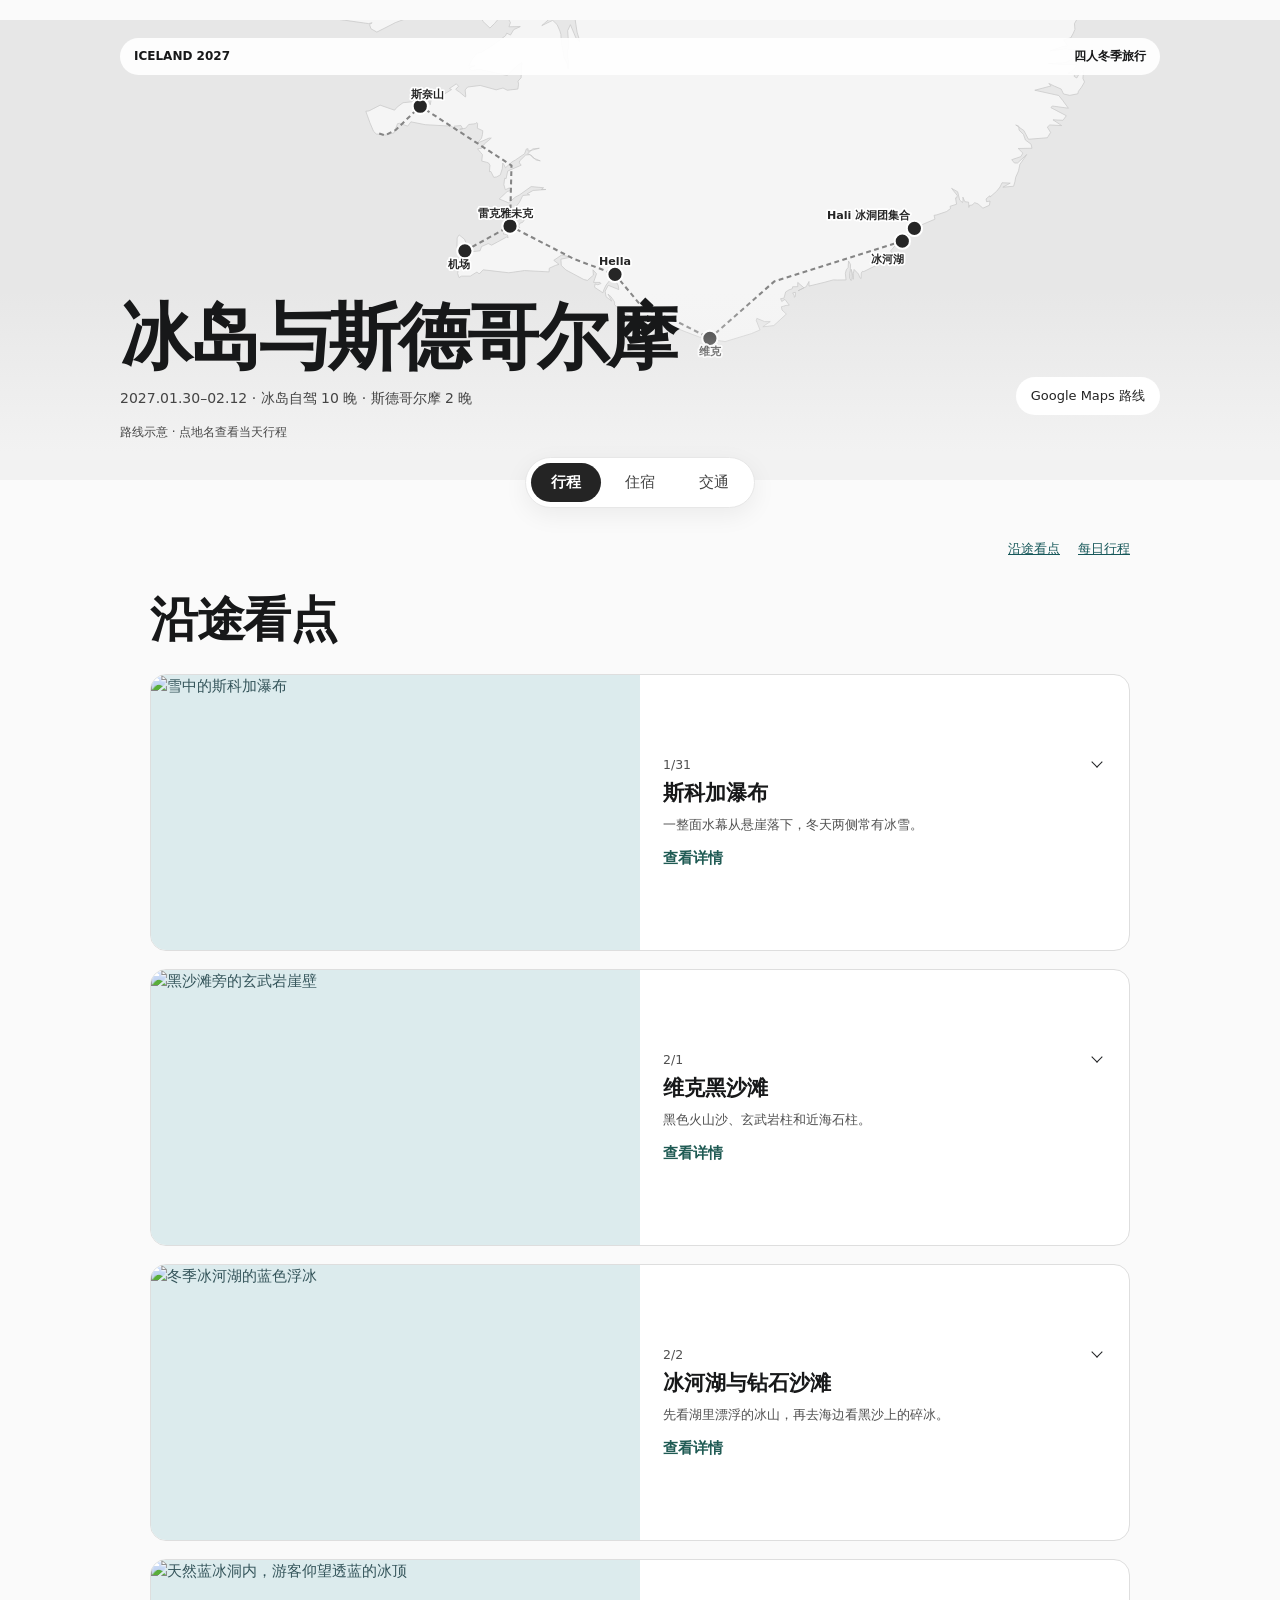
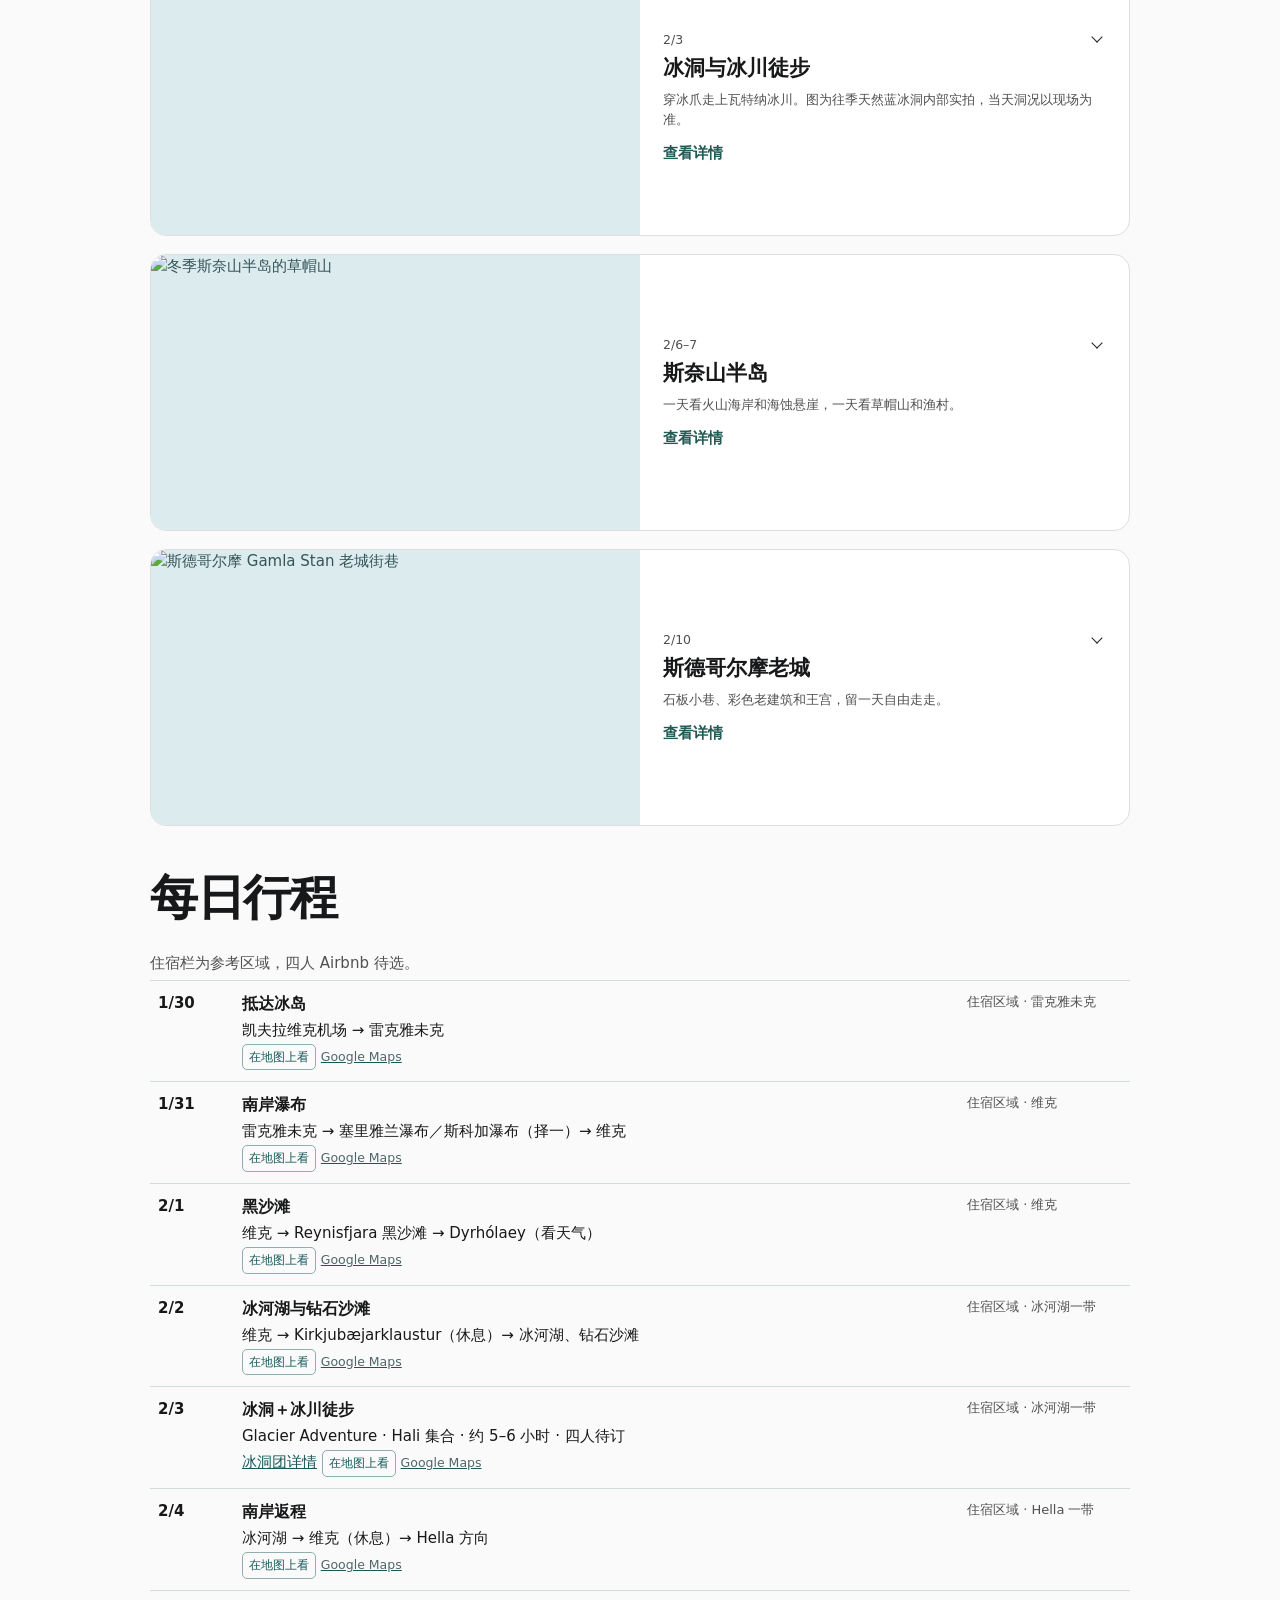
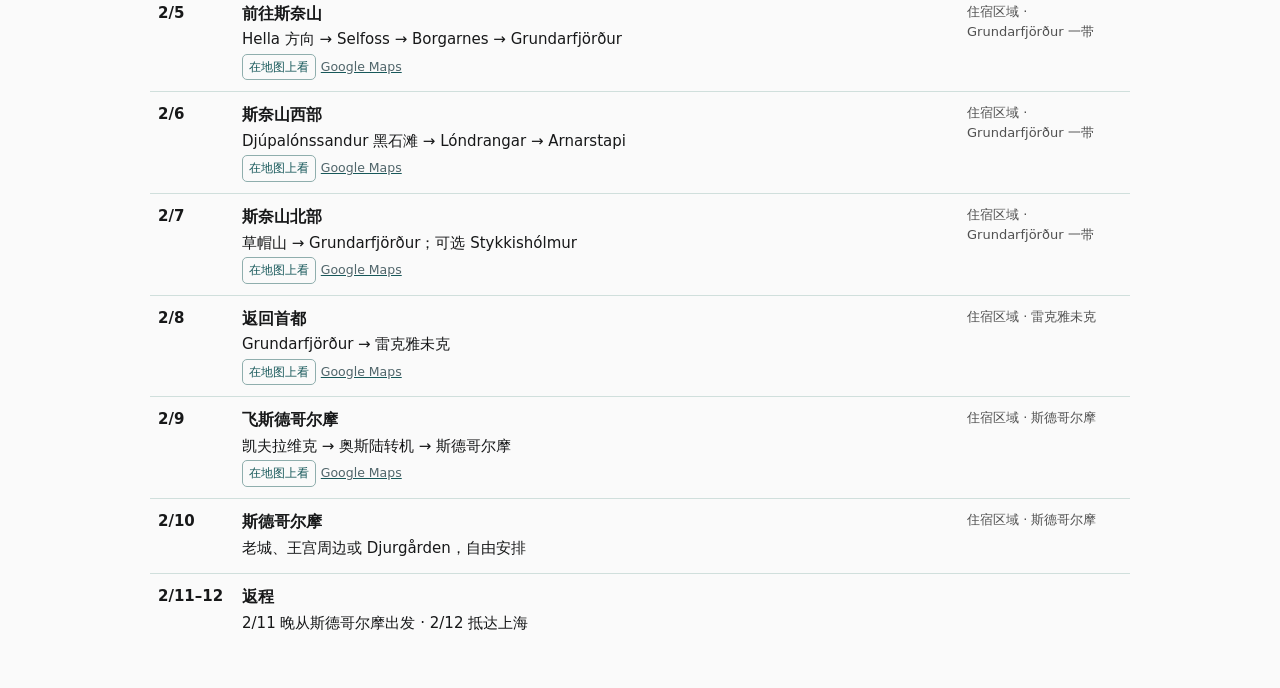
==== commit dbe20692: "Replace ice cave photo and show approved rental times" ====
--- a/nordic-2027/index.html
+++ b/nordic-2027/index.html
@@ -109,7 +109,7 @@
 <section id="places"><h2>沿途看点</h2><div class="preview-grid"><details class="place"><summary><img src="https://adventures.is/media/240914/skogafoss-waterfall-snow-covered.jpg" alt="雪中的斯科加瀑布" width="480" height="300" loading="lazy" decoding="async" referrerpolicy="no-referrer"><div class="place-body"><div class="place-date"><small>1/31</small><span class="disclosure" aria-hidden="true"></span></div><h3>斯科加瀑布</h3><p>一整面水幕从悬崖落下，冬天两侧常有冰雪。</p><span class="place-action">查看详情</span></div></summary><div class="place-links"><a href="#day1">当天行程</a><a href="https://www.icelandair.com/it-it/blog/migliori-cascate-dell-islanda/" target="_blank" rel="noopener">瀑布介绍</a><a href="https://www.xiaohongshu.com/search_result/6988f639000000000a03c5a4?xsec_token=ABNuFvoSUo65n7iB8fukeKu6C_nZvuutdZUrgTKyTJjzI=&amp;xsec_source=" target="_blank" rel="noopener noreferrer">小红书 · 冬季南岸瀑布与维克游记</a></div></details>
 <details class="place"><summary><img src="https://images.squarespace-cdn.com/content/v1/62f1d3378508076b04aee36d/c7f17ea7-829a-4870-a2eb-f87d820f73c3/Iceland%2B-%2BReynisfjara%2Bbeach%2B2" alt="黑沙滩旁的玄武岩崖壁" width="480" height="300" loading="lazy" decoding="async" referrerpolicy="no-referrer"><div class="place-body"><div class="place-date"><small>2/1</small><span class="disclosure" aria-hidden="true"></span></div><h3>维克黑沙滩</h3><p>黑色火山沙、玄武岩柱和近海石柱。</p><span class="place-action">查看详情</span></div></summary><div class="place-links"><a href="#day2">当天行程</a><a href="https://www.renovationhusbands.com/post/winter-in-iceland" target="_blank" rel="noopener">冬季南岸游记</a><a href="https://www.xiaohongshu.com/search_result/6988f639000000000a03c5a4?xsec_token=ABNuFvoSUo65n7iB8fukeKu6C_nZvuutdZUrgTKyTJjzI=&amp;xsec_source=" target="_blank" rel="noopener noreferrer">小红书 · 冬季维克黑沙滩游记</a></div></details>
 <details class="place"><summary><img src="https://adventures.is/media/226926/jokulsarlon-glacier-lagoon-winter.jpg" alt="冬季冰河湖的蓝色浮冰" width="480" height="300" loading="lazy" decoding="async" referrerpolicy="no-referrer"><div class="place-body"><div class="place-date"><small>2/2</small><span class="disclosure" aria-hidden="true"></span></div><h3>冰河湖与钻石沙滩</h3><p>先看湖里漂浮的冰山，再去海边看黑沙上的碎冰。</p><span class="place-action">查看详情</span></div></summary><div class="place-links"><a href="#day3">当天行程</a><a href="https://adventures.is/blog/ice-cave-vatnajokull/" target="_blank" rel="noopener">冰河湖与冰川图文</a><a href="https://www.xiaohongshu.com/search_result/693a7d45000000001e00a2ab?xsec_token=ABG3mXIXlcUw1omFGxgDXAZ7p43lXaKGHe5BK8MIiTNW8=&amp;xsec_source=" target="_blank" rel="noopener noreferrer">小红书 · 12 月冰河湖与钻石沙滩游记</a></div></details>
-<details class="place"><summary><img src="https://images.squarespace-cdn.com/content/v1/67bb22524d2a0d4c70ce4aa9/2d0b418c-ebdd-4c2f-9c46-6b3368858ab0/ice-cave-tour-iceland.jpg" alt="瓦特纳冰川天然蓝冰洞内部" width="480" height="300" loading="lazy" decoding="async" referrerpolicy="no-referrer"><div class="place-body"><div class="place-date"><small>2/3</small><span class="disclosure" aria-hidden="true"></span></div><h3>冰洞与冰川徒步</h3><p>穿冰爪走上瓦特纳冰川。图为瓦特纳冰川蓝冰洞实景（North Tides），当天洞况会变。</p><span class="place-action">查看详情</span></div></summary><div class="place-links"><a href="#day4">当天行程</a><a href="https://glacieradventure.is/tour/blue-ice-cave-adventure/" target="_blank" rel="noopener">团方相册与行程</a><a href="https://www.xiaohongshu.com/search_result/695ed8fd0000000022023d26?xsec_token=AB4Lu4TFX6eg9civpfC08Q5iBS2u5-2WRlB9daT15_xRE=&amp;xsec_source=" target="_blank" rel="noopener noreferrer">小红书 · Glacier Adventure 长线体验（往季）</a></div></details>
+<details class="place"><summary><img src="https://whereamber.com/wp-content/uploads/2025/02/blueicecaveIMG_1789.jpg" alt="天然蓝冰洞内，游客仰望透蓝的冰顶" width="480" height="300" loading="lazy" decoding="async" referrerpolicy="no-referrer"><div class="place-body"><div class="place-date"><small>2/3</small><span class="disclosure" aria-hidden="true"></span></div><h3>冰洞与冰川徒步</h3><p>穿冰爪走上瓦特纳冰川。图为往季天然蓝冰洞内部实拍，当天洞况以现场为准。</p><span class="place-action">查看详情</span></div></summary><div class="place-links"><a href="#day4">当天行程</a><a href="https://glacieradventure.is/tour/blue-ice-cave-adventure/" target="_blank" rel="noopener">团方相册与行程</a> <a href="https://whereamber.com/blue-ice-cave/" target="_blank" rel="noopener">照片来源</a><a href="https://www.xiaohongshu.com/search_result/695ed8fd0000000022023d26?xsec_token=AB4Lu4TFX6eg9civpfC08Q5iBS2u5-2WRlB9daT15_xRE=&amp;xsec_source=" target="_blank" rel="noopener noreferrer">小红书 · Glacier Adventure 长线体验（往季）</a></div></details>
 <details class="place"><summary><img src="https://c.arvakur.is/frimg/9/47/947803.jpg" alt="冬季斯奈山半岛的草帽山" width="480" height="300" loading="lazy" decoding="async" referrerpolicy="no-referrer"><div class="place-body"><div class="place-date"><small>2/6–7</small><span class="disclosure" aria-hidden="true"></span></div><h3>斯奈山半岛</h3><p>一天看火山海岸和海蚀悬崖，一天看草帽山和渔村。</p><span class="place-action">查看详情</span></div></summary><div class="place-links"><a href="#day8">当天行程</a><a href="https://icelandmonitor.mbl.is/news/nature_and_travel/2018/10/18/self_drive_winter_day_tour_to_snaefellsnes_peninsul/" target="_blank" rel="noopener">冬季自驾图文</a><a href="https://www.xiaohongshu.com/search_result/6983d709000000000903b493?xsec_token=ABah48cxN0YphPEziIHdrcUeJ6Y0I_O5apXsLGNkrbZRA=&amp;xsec_source=" target="_blank" rel="noopener noreferrer">小红书 · 冬季斯奈山自驾游记</a></div></details>
 <details class="place"><summary><img src="https://cdn.audleytravel.com/828/591/60/15994496-gamla-stan-stockholm.jpg" alt="斯德哥尔摩 Gamla Stan 老城街巷" width="480" height="300" loading="lazy" decoding="async" referrerpolicy="no-referrer"><div class="place-body"><div class="place-date"><small>2/10</small><span class="disclosure" aria-hidden="true"></span></div><h3>斯德哥尔摩老城</h3><p>石板小巷、彩色老建筑和王宫，留一天自由走走。</p><span class="place-action">查看详情</span></div></summary><div class="place-links"><a href="#day11">当天行程</a><a href="https://www.visitstockholm.com/see-do/attractions/attractions-in-gamla-stan/" target="_blank" rel="noopener">老城官方指南</a><a href="https://www.xiaohongshu.com/search_result?keyword=%E6%96%AF%E5%BE%B7%E5%93%A5%E5%B0%94%E6%91%A9%20%E5%86%AC%E5%A4%A9%20%E8%80%81%E5%9F%8E%20Gamla%20Stan&amp;source=web_search_result_notes" target="_blank" rel="noopener">小红书搜索</a></div></details></div></section><section id="daily"><h2>每日行程</h2><p class="meta">住宿栏为参考区域，四人 Airbnb 待选。</p>
 <article class="row" id="day0"><div class="date">1/30</div><div><h3>抵达冰岛</h3><p>凯夫拉维克机场 → 雷克雅未克</p><button type="button" data-show="0" aria-label="1/30 在地图上看">在地图上看</button> <a href="https://www.google.com/maps/search/?api=1&amp;query=64.147%2C-21.942" aria-label="1/30 Google Maps 目的地"><small>Google Maps</small></a></div><div class="stay">住宿区域 · 雷克雅未克</div></article>
@@ -125,7 +125,10 @@
 <article class="row" id="day10"><div class="date">2/9</div><div><h3>飞斯德哥尔摩</h3><p>凯夫拉维克 → 奥斯陆转机 → 斯德哥尔摩</p><button type="button" data-show="10" aria-label="2/9 在地图上看">在地图上看</button> <a href="https://www.google.com/maps/search/?api=1&amp;query=63.986%2C-22.605" aria-label="2/9 Google Maps 目的地"><small>Google Maps</small></a></div><div class="stay">住宿区域 · 斯德哥尔摩</div></article>
 <article class="row" id="day11"><div class="date">2/10</div><div><h3>斯德哥尔摩</h3><p>老城、王宫周边或 Djurgården，自由安排</p></div><div class="stay">住宿区域 · 斯德哥尔摩</div></article>
 <article class="row" id="day12"><div class="date">2/11–12</div><div><h3>返程</h3><p>2/11 晚从斯德哥尔摩出发 · 2/12 抵达上海</p></div><div class="stay"></div></article>
-</section></div><section id="stay" data-panel hidden><h2>住宿</h2><p class="empty">四人 Airbnb 待补充。</p></section><section id="transport" data-panel hidden><h2>交通</h2><article class="tile"><h3>冰岛自驾</h3><p>四人一辆车，计划使用 Model Y。</p><p>冬季出发前核对路况与充电点。</p></article><article class="tile"><h3>航班</h3><p>1/30 抵达凯夫拉维克。</p><p>2/9 经奥斯陆飞斯德哥尔摩。</p><p>2/11 从斯德哥尔摩返程，2/12 抵达上海。</p></article></section></main>
+</section></div><section id="stay" data-panel hidden><h2>住宿</h2><p class="empty">四人 Airbnb 待补充。</p></section><section id="transport" data-panel hidden><h2>交通</h2><article class="tile"><h3>冰岛租车 · Lotus Car Rental</h3>
+<p><strong>1 月 30 日 18:30</strong> · 凯夫拉维克机场（KEF）取车。</p>
+<p><strong>2 月 9 日 11:00</strong> · 订单上的 KEF 还车时间。当天计划 11:55 起飞，需提前还车，实际时间待定。</p>
+</article><article class="tile"><h3>航班</h3><p>1/30 抵达凯夫拉维克。</p><p>2/9 经奥斯陆飞斯德哥尔摩。</p><p>2/11 从斯德哥尔摩返程，2/12 抵达上海。</p></article></section></main>
 <script>
 const stops=[[187.9,332.3,"机场"],[252.9,296.6,"雷克雅未克"],[444.2,414.5,"塞里雅兰瀑布"],[491.1,433.1,"斯科加瀑布"],[540.6,458.2,"维克"],[537.5,461.3,"黑沙滩"],[528.8,461.6,"Dyrhólaey"],[633.3,376.3,"休息站"],[817.6,318.4,"冰河湖"],[835,299.9,"Hali 冰洞团集合"],[404,366.1,"Hella"],[255,209.4,"Borgarnes"],[123.7,124.1,"Grundarfjörður"],[88.4,158.3,"Arnarstapi"],[817.9,320.1,"钻石沙滩"],[345.2,344.1,"Selfoss"],[60,162.1,"Djúpalónssandur"],[72.8,166.1,"Lóndrangar"],[118.8,120.6,"草帽山"],[175.7,90.6,"Stykkishólmur"]];
 const dates=[["1/30","抵达冰岛",[0,1]],["1/31","南岸瀑布",[1,2,3,4]],["2/1","黑沙滩",[4,5,6]],["2/2","冰河湖与钻石沙滩",[4,7,8,14]],["2/3","冰洞＋冰川徒步",[9]],["2/4","南岸返程",[8,4,10]],["2/5","前往斯奈山",[10,15,11,12]],["2/6","斯奈山西部",[16,17,13]],["2/7","斯奈山北部",[18,12,19]],["2/8","返回首都",[12,11,1]],["2/9","飞斯德哥尔摩",[0]],["2/10","斯德哥尔摩",[]],["2/11–12","返程",[]]];
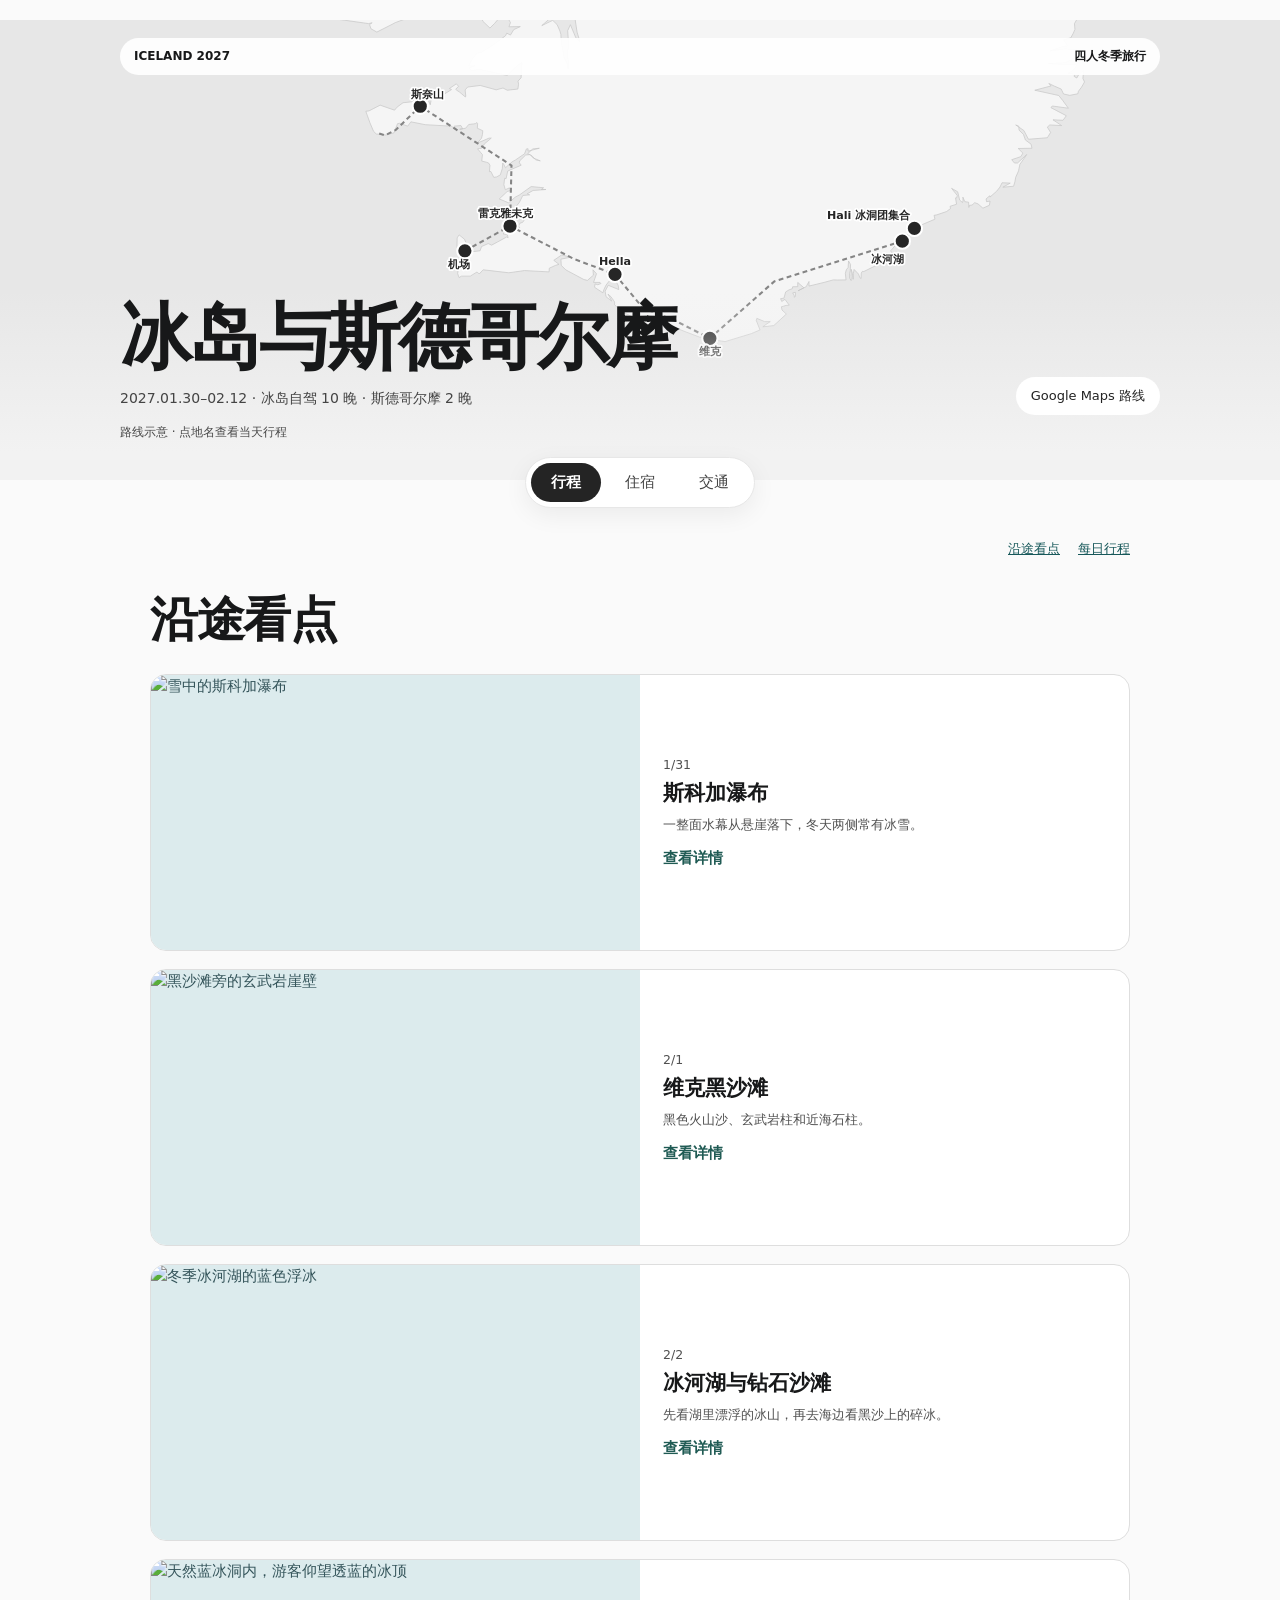
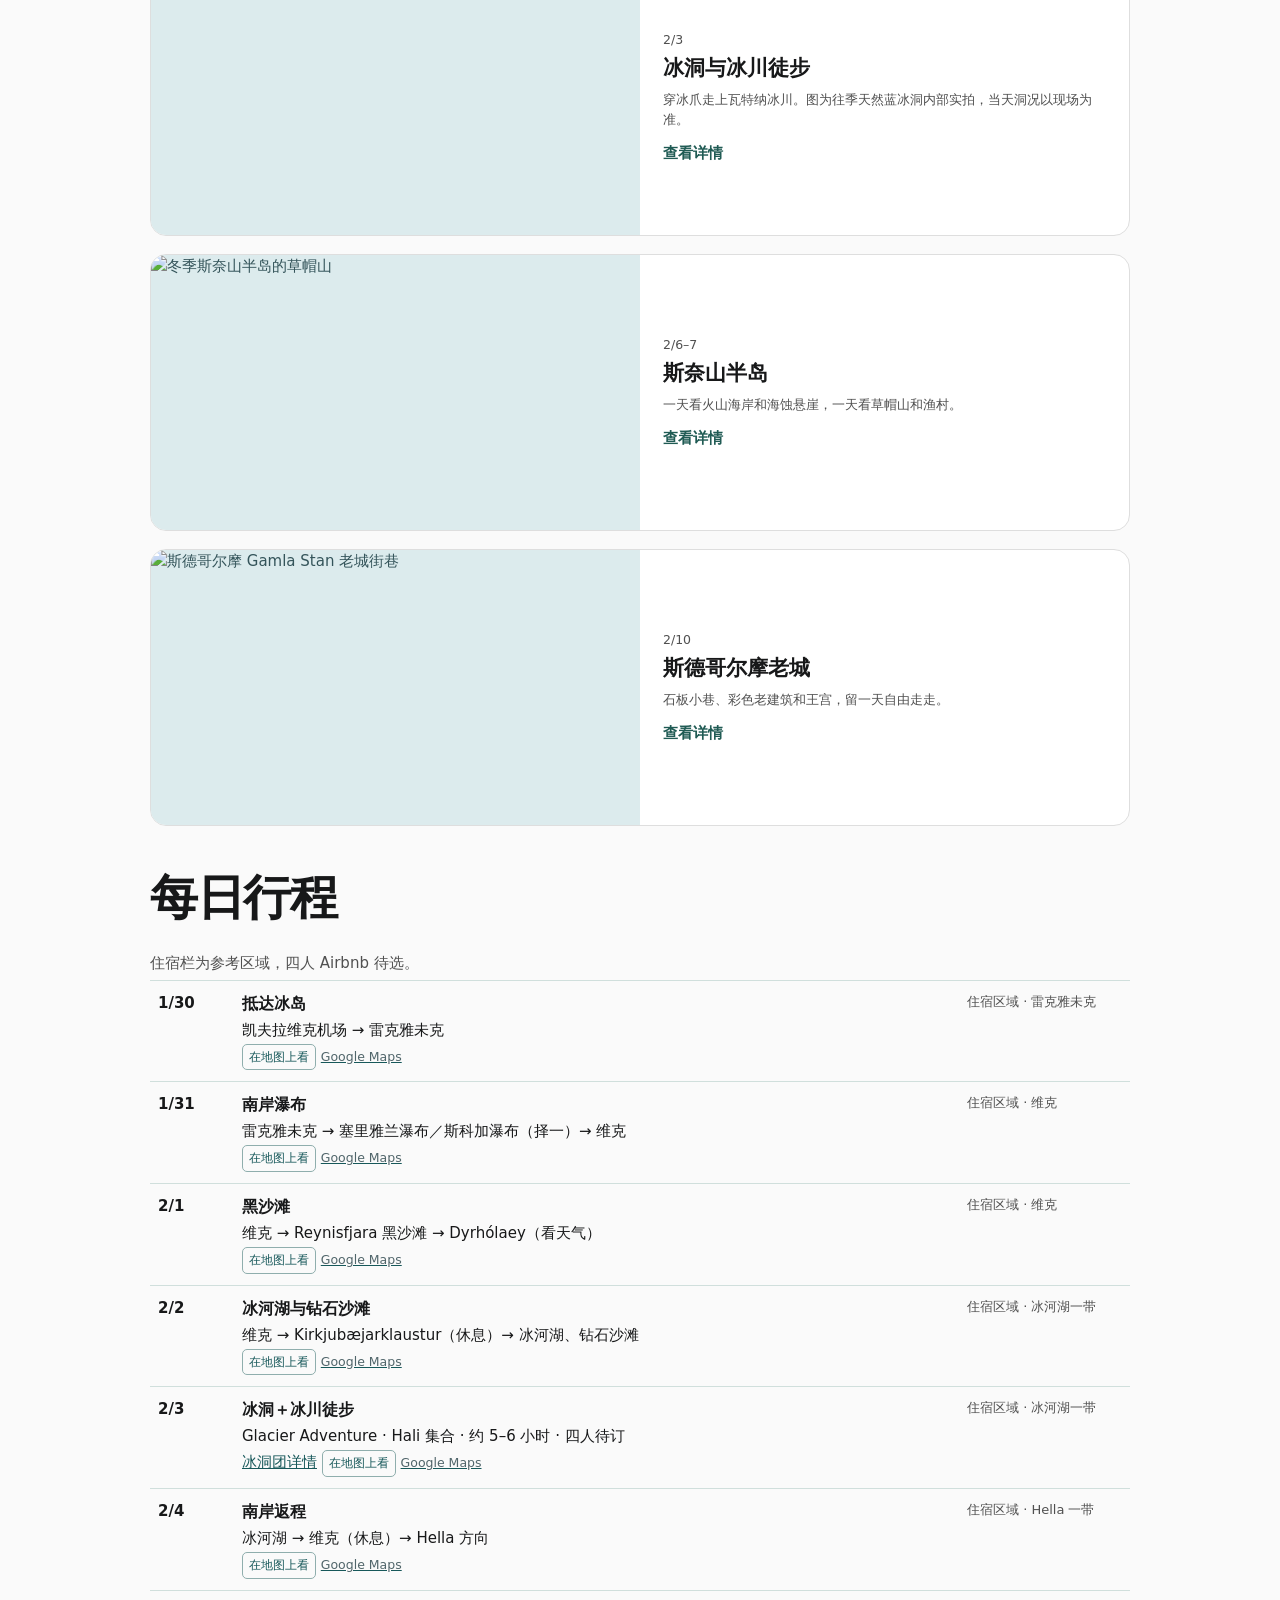
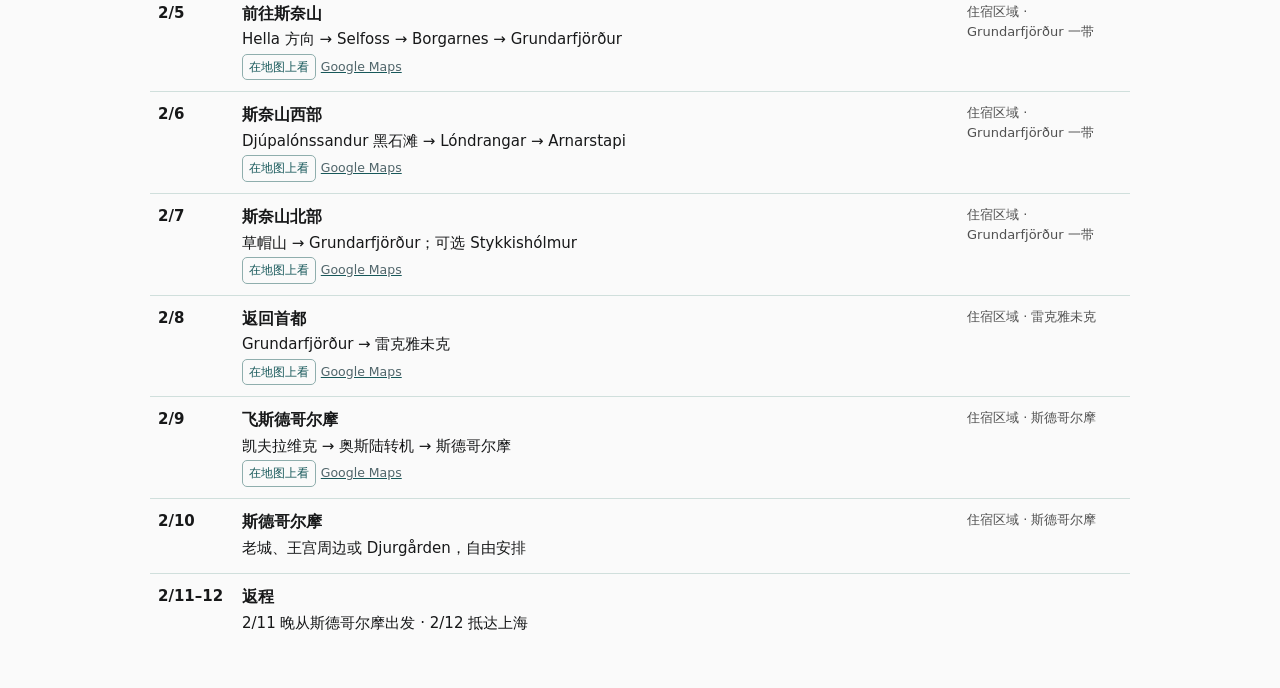
==== commit 8cc2498a: "Add six shareable attraction detail views and trip notes" ====
--- a/nordic-2027/index.html
+++ b/nordic-2027/index.html
@@ -98,6 +98,22 @@
 .place-action{display:block;margin-top:12px;font-weight:650;color:#205b54}
 
 @media(max-width:540px){#places .place summary{grid-template-columns:1fr}#places .place img{height:auto;min-height:0}#places .place-body{padding:15px}#places .place-links{padding-inline:15px}}
+
+#places .sight-link{display:grid;grid-template-columns:minmax(0,1fr) minmax(0,1fr);color:inherit;text-decoration:none}
+#places .sight-link:focus-visible{outline:2px solid #195753;outline-offset:-4px}
+#places .sight-link:hover .place-action{text-decoration:underline}
+.sight-detail{max-width:860px;margin:32px auto 60px}
+.sight-detail h1{margin:6px 0 18px;font-size:clamp(29px,5vw,54px);line-height:1.12}
+.sight-detail header{margin-top:20px}
+.sight-detail figure{margin:0 0 30px}
+.sight-detail figure img{display:block;width:100%;height:auto;aspect-ratio:16/10;object-fit:cover;border-radius:14px;background:#e5ebec}
+.sight-detail figure figcaption{margin-top:6px;font-size:13px;color:#555}
+[data-sight="blue-ice-cave"] figure img{object-fit:contain;background:#0b252c;aspect-ratio:4/3}
+.sight-copy{max-width:66ch;margin-inline:auto;font-size:16px}
+.sight-copy h2{font-size:21px;margin-top:26px}
+.sight-copy .place-links{padding:0}
+.back-to-sights{text-underline-offset:3px}
+@media(max-width:540px){#places .sight-link{grid-template-columns:1fr}}
 </style>
 <header class="map-hero" id="map">
 <div class="hero-map"><svg viewBox="0 0 880 490" role="group" aria-label="冰岛南岸和斯奈山路线地图"><g fill="#f5f7ee" stroke="#afc4c2"><path d="M976,-200.1L946.2,-182.7L931.7,-174.3L935.8,-170.6L939.1,-161.4L927.7,-147.6L917.4,-144.4L920.1,-136.7L927.7,-130.4L936.8,-125.4L955.7,-129.8L964.8,-127.2L967.4,-116.2L970.7,-114.2L972.1,-104.3L970.1,-101.3L967.5,-89.9L952.8,-76.6L948.8,-66.8L949.4,-63.9L949.6,-60L955.5,-55.3L991.8,-68.7L994.7,-57.1L993.2,-51.1L1004.3,-42.1L993.7,-32.7L979.2,-13.9L976.1,-4L981.6,-12.2L987.7,-20.4L1004.6,-38.4L1008,-37.9L1031.2,-27.9L1044.9,-29.1L1045.3,-22.6L1047.1,-20.9L1049.4,-17.6L1050.2,-10.1L1059.1,-16.7L1062.8,-11.6L1065.4,-11.6L1069.6,-2L1065.4,5.2L1066.1,13.5L1063.8,18.9L1060.1,25.7L1049.7,28.4L1055.4,37.1L1045.4,39.1L1030.5,44.6L1052.3,41.6L1069.6,43.2L1071.2,51.1L1052.7,61.4L1027.9,62.8L1057.4,64.5L1068.8,63.6L1066.5,69L1062.4,73.5L1056,76.7L1065.4,78.1L1065.1,81.3L1068.8,83.5L1071.4,78.9L1078.5,72.3L1077.6,84.2L1079.9,89.2L1075.6,96.7L1071.2,102.5L1070.3,106.2L1058.7,108.5L1049.7,106.5L1046.3,99.4L1036.3,95.1L1028.5,91.3L1031.8,94.9L1008.3,101.1L1042.8,108.7L1048.7,116.1L1056.7,127L1033.5,123.8L1031.6,126.2L1053.7,137.8L1048.9,144.4L1034.5,143.7L1047,152L1029.9,151.1L1026.4,154.2L1031.1,161.9L1026.4,169.5L999.2,171.7L992.6,159.1L980.8,151.1L985.2,152.8L985.7,158.6L992,164.7L994.8,172.7L1002.9,178.7L1004.3,184.6L984.4,185L991.2,191.6L988.2,196.7L975.1,201.1L979.1,205.9L983.5,205.8L996.7,193.7L986.8,208L984.9,217.2L980.8,226.5L979.7,232.8L977.8,239.3L962.3,240.7L973,234.8L961.2,234.3L958.2,240.5L953.4,246.5L943.8,254.9L943.9,253.1L942.5,253.8L938.2,257.6L938.9,261.6L943.9,260.7L943,266.7L933.6,270.9L926.6,264.7L921.9,263L917.9,266.5L914.4,266.7L913.4,269.9L913,262.3L907.6,261.5L904.8,255L905,259.8L904.3,262.8L900.2,259.3L897.3,247.3L888.5,242.3L896.7,252.6L895.9,256L894.2,256.1L895.7,265.2L886.4,268.2L887,271.4L881.4,275.7L867.3,280.5L863.3,281.2L864.6,286.7L832.4,300.4L830.8,307.1L822.1,314.1L819.4,314.9L816.3,317L817.6,319.9L810.2,321.4L800.9,332.2L802.2,335L789.1,350.4L789.5,348.6L762.2,362.1L760.1,361.9L758.5,364.2L758.3,372.2L756.5,371L754.5,365.7L748.2,359.1L747.1,364.9L746.8,373.3L745.8,364.9L744.1,358.9L743.6,369.1L744,375.1L741.6,371.4L741.7,364.5L742.7,361.2L743.1,351.9L740.2,346.9L739.6,356.3L737,359.5L735.6,364.9L736.6,374.1L724.5,374.3L718.3,374.1L704.8,377.8L683.3,383L683.3,376.4L680,382.4L679.3,383.9L667.5,389.8L676,385.5L667.1,377.8L667.1,383.9L659.8,384L659.1,386.9L654.5,388.5L649.7,391.4L647.2,400.5L642.4,401.1L644,405.2L648.7,402.2L654.9,410.5L650.2,410.9L646.5,412L643.5,412.8L644.4,417.5L650.7,423.3L632.6,439.9L616.8,441.7L621.9,437.9L627.5,434.2L619.5,434.2L608.2,429.5L607.4,432.6L612.8,446.2L600.2,451.5L562.5,463L532.9,458.4L531.4,456.2L526.2,456.7L506.7,449.3L471.5,435.4L470.4,431.5L467.9,429.4L455.7,429.5L439.9,430.8L436.9,429.5L436.2,431.1L410.1,417.7L411.6,417.6L410,414.3L407.2,413.6L403.3,409.9L403.5,405.9L398.3,398.5L393.9,394.6L399.2,404.6L391.1,398.3L389.8,390.4L394.3,381.9L409.5,388.1L408.7,382.3L402.8,370.8L401.8,364.8L401.3,368.7L391.2,381.5L388.1,387.9L386.6,392.7L374.6,384.8L375.2,379.9L379.3,381.1L383.8,379.3L382.5,377.8L373.1,377.8L377.4,365.3L372.3,359.6L372.9,367.4L364.3,374.8L359.1,373.6L333.4,359.8L326.7,353.4L326.1,344.3L340.8,341.3L327.1,338.3L315.9,346L323.4,351.7L318.2,353.3L309.4,357.3L309.2,362.6L273.8,360.7L251.2,363.9L214.2,359.6L208.5,365.7L205.5,362.7L195.7,368.7L183,368.7L179.5,370.9L177.5,365L178.6,357.2L177.1,351.2L184.3,341.3L183.6,338.2L177.3,337.7L176.5,326.4L176.8,313.6L179.6,309.3L187.4,315.6L193.8,330.7L196.4,333.8L209.8,332.2L211.9,326.1L221.5,321.8L226.4,324.1L235,319.5L248.2,312.3L250.2,313.4L249.1,309.2L242.8,307.8L248.9,302.2L248.2,304.9L253.9,305.7L253.5,303.2L246.1,294.4L260.4,294.5L266.8,298.8L265.2,296.7L267,292.6L271,291.3L272.9,288.7L271,284.8L273.7,280.7L265.6,281.9L263.1,275.9L257.9,278.1L258,273.1L266.5,262.3L271.3,252.6L281.2,251.7L277.7,250.1L286.1,245.4L304.6,244L297.9,244L301.2,241.5L283.3,239.8L266.4,251.9L260.4,255L250.9,263.2L237.4,257.6L248.7,247L254.7,245.1L252.2,241.6L246.1,244.3L244.1,237.2L245.1,228L247.2,228.5L249.6,217.4L269,209L266.3,205.6L266.8,202.8L275.4,194.4L281.8,193.7L285.9,198.4L296.5,202.8L289.8,201.4L284.4,195.4L278.3,192.4L285.8,185.5L295.1,184.6L278.8,188.8L278.9,185.3L276.5,185.6L273.8,192.6L260.9,201.4L255.9,204.2L246.3,212.7L243.8,207.7L242.4,205.9L241.8,213.8L238.9,223L233.6,225.9L229.5,226.5L225.3,218.1L223.3,218.3L224,209L222,205.8L218.8,204.7L212.2,203.1L213.2,193.7L210.3,190.4L206.2,185.4L208.8,185L211.9,184.6L215.9,178.5L225.9,170L222.6,170L213.6,174L205.8,177L211.8,170.3L213.2,164.9L213.7,159.4L205.8,155.8L206.3,149.2L205.3,147.7L203.2,149.1L200.5,149.6L193.5,150.4L189,155.8L180.4,157.3L184.7,156.6L182.2,151.9L172.4,152.8L175,157.2L168.2,152.8L130.8,150.7L110.2,146.6L105.6,152.8L94.1,148.7L91,149.2L85.8,162.5L73.8,165.5L60.4,164.1L56.5,160.3L51.3,148.1L45.3,131.4L49.8,130.9L65.9,122.6L86.7,129.8L90.3,125.4L98.9,119.1L111.9,117.7L114.6,114.3L116.5,120.2L119.6,119.8L121.9,122.2L126.6,120.7L125.9,107L140.7,104L135.9,110.2L134.7,114.3L138.1,122L139.4,114.6L144.4,107.8L152.6,106.3L158.4,106.5L168.7,100.2L165.7,98.6L175.6,91.9L178.8,95.4L174.7,99.8L176.5,101.3L180.3,103.8L188.7,110.9L189.2,109.5L188.3,100.6L191.9,96.5L210,94.2L233,100.5L242.8,97.9L248.9,101.1L264.2,99.4L265.2,92.4L264.4,88L268.8,83.2L270.1,61.1L262.8,66L248.8,79.8L208.9,71L197,73L194.1,68.8L199.9,67.1L202.4,66L193.1,66L199.2,55.4L205.2,47.8L211,46.9L227.5,36.7L246.5,22.6L248.2,18.9L253.5,21.7L258.3,13.8L267.7,9.5L251.4,9.8L253.5,3.6L248.2,-5.5L243.3,-0.9L240,-1L236,-10.1L235.4,-0.5L230.4,5.2L224,11.6L213.9,2L211.2,-5.5L228.7,-12.3L232.4,-16.2L233.5,-22.4L233.8,-24.5L220.1,-10.6L217.3,-14.4L216.6,-17.5L210.6,-12.2L206.4,-13L205.7,-7.6L197.8,-10.1L198.1,-19.2L193.7,-33.5L194.2,-20.8L191.8,-13.3L188,-13.8L184.7,-12.6L181.6,-10.1L177.9,-19.8L180.4,-31.3L177.6,-31.3L172.8,-32.6L173.3,-25.2L175.5,-4.2L170.3,-5.5L170.3,-10.3L164.7,-10.6L160.2,-13L167,-22.5L167,-27.9L161,-20.7L154.8,-27.4L153,-19.8L144.8,-13.8L133.7,-17.6L129.6,-16.3L131.3,-6.9L126.5,-1L115.7,-2.4L110.4,-7L109.1,-4L87.9,3.7L84.4,5.6L61.2,17.4L52.7,12.6L50.7,6.6L54.4,4L49.3,5.2L4,-1.2L2.6,-8L6.9,-13.8L14.8,-22.6L18.4,-31.8L24,-34L37.9,-27.3L54,-16.8L58.7,-10.1L70.1,-11.6L61.5,-13L57,-19.9L47.5,-30.2L57.5,-34.5L68.3,-31.7L58.6,-38.1L46.8,-44.8L39,-60L38,-67.9L87.6,-49.5L93,-43.1L94.2,-35.6L94.1,-29L100.8,-34.9L108.8,-33.8L109.9,-36.9L115.2,-42.1L109.6,-42.7L99.1,-48.1L97.3,-54.3L106.3,-55.2L118.8,-58.9L127.2,-58.9L124.6,-61.7L125.2,-65.7L91.5,-61.4L77.7,-64.7L69.5,-73.9L64.6,-93.8L76.3,-95.2L88.5,-89L98.3,-89.2L121.5,-79.8L120.5,-82.4L107.3,-87.5L90.3,-95.2L81,-105.5L70.4,-115.5L70.1,-127.7L80.6,-130.7L107.1,-121.3L110.5,-112.8L110.8,-115.8L103.5,-124.7L95.6,-128L83.6,-140.8L101.8,-143.1L104.3,-144.3L90.3,-146.9L92.7,-152.3L100.1,-154.8L104,-160.1L132.3,-148.6L138.4,-139.7L143.5,-138.6L147.4,-137.5L150.8,-131.2L151.5,-122.2L143.4,-107.4L151.5,-116.6L155.1,-125.1L158,-123.3L160.2,-117.7L164.8,-119.6L158,-105.1L160.5,-104.1L165.5,-115.1L167.3,-103.6L170.3,-106L171.3,-122L173.7,-127.7L181.2,-123.4L190.5,-109.8L189.8,-101.5L189,-96.9L183.7,-77.8L193.8,-103L196.5,-109.4L200.5,-101.3L202.4,-101.7L202.6,-96.3L204.5,-97.1L205.8,-96.8L202.1,-82.4L204.9,-80.5L211.9,-96.9L208,-108.1L203.9,-118.2L200.8,-124.2L205,-132.5L209.8,-136.4L201.1,-132.5L185.6,-140.8L151.4,-166.8L173.6,-173L187.8,-169.5L193.1,-163.9L192.4,-169.9L204,-173.7L197.9,-173.9L193.9,-178.2L197.9,-182.7L201.1,-185.1L193.8,-182L178.4,-179.9L178.3,-184.4L181.2,-192.6L187.6,-197.2L172.4,-186.6L165.3,-186.4L168.8,-194L163.8,-193.1L157.5,-184.3L135.5,-187.5L130.6,-193.6L140.4,-194.3L144,-202.1L135.9,-210.8L145.1,-209.2L146,-212.5L158.1,-213L161.6,-208.8L160.5,-213.9L163.9,-218.4L173.5,-213L181.5,-208.2L187,-216.9L197.2,-212.5L205.8,-212.5L201.8,-218.4L210.3,-210.8L220.9,-198.2L223.2,-190.5L225.6,-188.6L226,-180.7L224.7,-175.9L230.5,-177.5L233.7,-175L238.4,-179.1L245.7,-175L249.2,-175.8L253.9,-166.7L253.5,-163.9L260.8,-158.3L264.5,-158.8L271,-153.1L273.6,-146.8L273.8,-137.3L276.3,-130.4L281.1,-132L281.7,-124.5L281,-120L284.4,-123.4L283.6,-134.5L292.2,-135.7L295.3,-130.8L291.1,-127.2L292.8,-120.5L308.7,-120.6L314,-112.1L287.2,-106L290.3,-103.2L307.9,-106L302.5,-99.8L317.1,-96.1L313.3,-87.7L313.1,-72.4L298.5,-63.4L304.2,-62.3L312.7,-57.2L288.4,-46.6L283.5,-52.5L280.4,-60.4L271.8,-65.1L275.5,-60.3L279.7,-54.3L277.7,-46.6L282,-38.2L301.8,-35.6L304.9,-28.8L297.9,-17.7L313.8,-26.4L308.9,-0.9L298.5,8.1L314.3,0.5L320.7,6.6L324.7,15.8L326.1,20.6L326.7,31.7L330.1,50.1L330.7,53.7L335.7,63.7L336.4,70.3L337.4,60.6L335.9,53.1L335.5,44.6L337.5,38.7L335.9,15.4L339.8,6.8L347.7,25.7L353.5,31L349.4,17.4L346.5,-1.7L348.9,-13L364.3,-34.5L374,-43.5L377,-46.8L381.8,-43.6L381.3,-40.9L380.3,-27L379.8,-16.1L382.1,-18.7L385.8,-22.2L387.1,-16L386.8,-11.7L391.8,-4L398.8,-4.1L401.3,-14.6L397.5,-19.2L391.2,-20.8L398.8,-22.7L404.2,-23.1L404.9,-13.7L405.2,-22.2L411,-32.1L412,-39L416.7,-40.4L413,-46.7L416.6,-51.3L416.6,-63.7L410,-75.4L411.6,-85.8L404.6,-102.9L402.3,-117.1L400.7,-123.5L401.3,-133.3L409.7,-134.8L414.7,-138.2L423.5,-143L432.1,-142L436,-136.4L439.5,-131.6L442.2,-125.7L449.1,-110L450.9,-103L455,-93.7L466,-88.9L471.3,-86.5L473.1,-80L476.3,-71.1L479.6,-59.9L487.2,-60.4L493.3,-58.9L495.6,-57.5L496.5,-54.6L500.2,-60.1L502.1,-78.5L497.2,-96.9L491.1,-105.9L493.6,-110.5L499.2,-113.9L498.6,-119.5L496.9,-127.2L505.7,-134.4L525.8,-132.8L528,-138L530.2,-134.1L534.3,-131.5L532.2,-136.4L530.9,-139.5L532.9,-147.6L537.9,-154.1L549,-148.6L554.4,-156L558.2,-159.9L560.7,-149.5L568.5,-153.1L575.7,-146.9L577.3,-140.4L578.5,-135.8L582,-137L587.6,-124.8L586,-110.7L597.8,-104.7L607.1,-101.2L611.8,-93.6L614.5,-86.1L618.8,-82.6L619.2,-72.1L621.6,-57.1L625.6,-51.1L630.2,-39.7L634.2,-38.8L632.3,-49.5L628.5,-55.2L629.6,-58.9L630.1,-67.3L632.6,-77.2L629.4,-92.3L625.6,-96.2L623.8,-98.3L622.2,-95.2L616.8,-101.3L616.2,-109.7L610.1,-118.1L610.8,-121.3L607.5,-148.2L620.2,-154.6L629.4,-152L630.2,-149.9L647.8,-148.6L650.4,-140.8L657.2,-139.9L663.5,-133.7L670.1,-119.3L676.1,-111.9L683.3,-95.2L681.6,-105.8L684.7,-109.5L679.7,-111.6L694.1,-112.6L696.7,-106L697,-110.7L697.4,-114.4L698.8,-121.3L701.5,-125.7L701.5,-133.3L708.1,-141.5L712.1,-146.2L710.7,-150.6L715.9,-157.9L725.5,-161.6L739.9,-155.1L743.7,-142.4L743.5,-139.9L747.1,-140.8L748.6,-144.8L763,-147L758.5,-143.9L762.2,-140.2L766.5,-146.9L773.5,-137.1L773.6,-139.9L770.2,-146L767.9,-151.6L783.1,-159L774,-151.6L787,-152.6L793.4,-148.6L787.5,-156.8L790.3,-165.3L792,-168.1L794.1,-175.1L792.2,-181.9L789.1,-186.6L785.4,-194.5L784.1,-200.3L784.2,-205L785.4,-209.3L779,-221.5L784.1,-227.6L785,-223.3L787.5,-228.2L793.1,-230.2L793,-223.9L794.4,-224.8L798.5,-228.8L803.2,-224.9L804.5,-221.6L808.9,-224.6L812.1,-229.7L815.2,-227.5L819,-233.7L833,-233.9L844.5,-222.6L841.1,-216.9L840.5,-213.9L842.6,-208.5L851.8,-209.3L862.3,-204.2L864.6,-197.2L860.2,-181.2L859.7,-177.1L865.5,-173.8L866.2,-165.5L878,-166.4L881.4,-165.2L883.2,-159.5L892.1,-153L898.2,-149.9L898.6,-152.8L900.9,-163L903.6,-174.3L923.1,-178.3L930.7,-186.2L934.1,-195L948.9,-201.7L957.3,-197.2Z"/><path d="M663.6,391.9L663.8,397.6L662.3,399.2L661.8,396.1L659.8,392.9Z"/><path d="M638.3,-240L641.1,-234.4L637.3,-239.4Z"/><path d="M417.5,452.5L417.7,458.3L415.1,461L415.5,451.2L417.5,452.5Z"/><path d="M601.9,-117.4L604.2,-110.7L600.9,-111.1L598.6,-120L601.9,-117.4Z"/></g><polyline class="route" points="187.9,332.3 252.9,296.6 345.2,344.1 404,366.1 444.2,414.5 491.1,433.1 540.6,458.2 633.3,376.3 817.6,318.4 835,299.9"/><polyline class="route" points="252.9,296.6 255,209.4 123.7,124.1 88.4,158.3 72.8,166.1 60,162.1"/><g id="selected"></g><a href="#day0" data-day="0" aria-label="机场 1/30"><circle cx="187.9" cy="332.3" r="11"/><text x="179.9" y="356.3" text-anchor="middle">机场</text></a><a href="#day0" data-day="0" aria-label="雷克雅未克 1/30"><circle cx="252.9" cy="296.6" r="11"/><text x="245.9" y="283.6" text-anchor="middle">雷克雅未克</text></a><a href="#day2" data-day="2" aria-label="维克 2/1"><circle cx="540.6" cy="458.2" r="11"/><text x="540.6" y="482.2" text-anchor="middle">维克</text></a><a href="#day3" data-day="3" aria-label="冰河湖 2/2"><circle cx="817.6" cy="318.4" r="11"/><text x="795.6" y="349.4" text-anchor="middle">冰河湖</text></a><a href="#day4" data-day="4" aria-label="Hali 冰洞团集合 2/3"><circle cx="835" cy="299.9" r="11"/><text x="829" y="286.9" text-anchor="end">Hali 冰洞团集合</text></a><a href="#day5" data-day="5" aria-label="Hella 2/4"><circle cx="404" cy="366.1" r="11"/><text x="404" y="353.1" text-anchor="middle">Hella</text></a><a href="#day6" data-day="6" aria-label="Grundarfjörður 2/5"><circle cx="123.7" cy="124.1" r="11"/><text x="133.7" y="112.1" text-anchor="middle">斯奈山</text></a></svg></div>
@@ -106,12 +122,12 @@
 <div class="hero-heading"><div><h1>冰岛与斯德哥尔摩</h1><p>2027.01.30–02.12 · 冰岛自驾 10 晚 · 斯德哥尔摩 2 晚</p></div><a target="_blank" rel="noopener" href="https://www.google.com/maps/dir/?api=1&amp;origin=Reykjavik%2C+Iceland&amp;destination=Jokulsarlon%2C+Iceland&amp;waypoints=Vik%2C+Iceland&amp;travelmode=driving">Google Maps 路线</a></div>
 <div class="mapbar"><span id="mapstatus" aria-live="polite">路线示意 · 点地名查看当天行程</span><button id="reset" type="button" hidden>显示全程</button></div>
 </div></header><main><nav class="primary" aria-label="旅行手册"><a href="#trip" data-section="trip" aria-current="page">行程</a><a href="#stay" data-section="stay">住宿</a><a href="#transport" data-section="transport">交通</a></nav><div id="trip" data-panel><nav class="jump" aria-label="页面目录"><a href="#places">沿途看点</a><a href="#daily">每日行程</a></nav>
-<section id="places"><h2>沿途看点</h2><div class="preview-grid"><details class="place"><summary><img src="https://adventures.is/media/240914/skogafoss-waterfall-snow-covered.jpg" alt="雪中的斯科加瀑布" width="480" height="300" loading="lazy" decoding="async" referrerpolicy="no-referrer"><div class="place-body"><div class="place-date"><small>1/31</small><span class="disclosure" aria-hidden="true"></span></div><h3>斯科加瀑布</h3><p>一整面水幕从悬崖落下，冬天两侧常有冰雪。</p><span class="place-action">查看详情</span></div></summary><div class="place-links"><a href="#day1">当天行程</a><a href="https://www.icelandair.com/it-it/blog/migliori-cascate-dell-islanda/" target="_blank" rel="noopener">瀑布介绍</a><a href="https://www.xiaohongshu.com/search_result/6988f639000000000a03c5a4?xsec_token=ABNuFvoSUo65n7iB8fukeKu6C_nZvuutdZUrgTKyTJjzI=&amp;xsec_source=" target="_blank" rel="noopener noreferrer">小红书 · 冬季南岸瀑布与维克游记</a></div></details>
-<details class="place"><summary><img src="https://images.squarespace-cdn.com/content/v1/62f1d3378508076b04aee36d/c7f17ea7-829a-4870-a2eb-f87d820f73c3/Iceland%2B-%2BReynisfjara%2Bbeach%2B2" alt="黑沙滩旁的玄武岩崖壁" width="480" height="300" loading="lazy" decoding="async" referrerpolicy="no-referrer"><div class="place-body"><div class="place-date"><small>2/1</small><span class="disclosure" aria-hidden="true"></span></div><h3>维克黑沙滩</h3><p>黑色火山沙、玄武岩柱和近海石柱。</p><span class="place-action">查看详情</span></div></summary><div class="place-links"><a href="#day2">当天行程</a><a href="https://www.renovationhusbands.com/post/winter-in-iceland" target="_blank" rel="noopener">冬季南岸游记</a><a href="https://www.xiaohongshu.com/search_result/6988f639000000000a03c5a4?xsec_token=ABNuFvoSUo65n7iB8fukeKu6C_nZvuutdZUrgTKyTJjzI=&amp;xsec_source=" target="_blank" rel="noopener noreferrer">小红书 · 冬季维克黑沙滩游记</a></div></details>
-<details class="place"><summary><img src="https://adventures.is/media/226926/jokulsarlon-glacier-lagoon-winter.jpg" alt="冬季冰河湖的蓝色浮冰" width="480" height="300" loading="lazy" decoding="async" referrerpolicy="no-referrer"><div class="place-body"><div class="place-date"><small>2/2</small><span class="disclosure" aria-hidden="true"></span></div><h3>冰河湖与钻石沙滩</h3><p>先看湖里漂浮的冰山，再去海边看黑沙上的碎冰。</p><span class="place-action">查看详情</span></div></summary><div class="place-links"><a href="#day3">当天行程</a><a href="https://adventures.is/blog/ice-cave-vatnajokull/" target="_blank" rel="noopener">冰河湖与冰川图文</a><a href="https://www.xiaohongshu.com/search_result/693a7d45000000001e00a2ab?xsec_token=ABG3mXIXlcUw1omFGxgDXAZ7p43lXaKGHe5BK8MIiTNW8=&amp;xsec_source=" target="_blank" rel="noopener noreferrer">小红书 · 12 月冰河湖与钻石沙滩游记</a></div></details>
-<details class="place"><summary><img src="https://whereamber.com/wp-content/uploads/2025/02/blueicecaveIMG_1789.jpg" alt="天然蓝冰洞内，游客仰望透蓝的冰顶" width="480" height="300" loading="lazy" decoding="async" referrerpolicy="no-referrer"><div class="place-body"><div class="place-date"><small>2/3</small><span class="disclosure" aria-hidden="true"></span></div><h3>冰洞与冰川徒步</h3><p>穿冰爪走上瓦特纳冰川。图为往季天然蓝冰洞内部实拍，当天洞况以现场为准。</p><span class="place-action">查看详情</span></div></summary><div class="place-links"><a href="#day4">当天行程</a><a href="https://glacieradventure.is/tour/blue-ice-cave-adventure/" target="_blank" rel="noopener">团方相册与行程</a> <a href="https://whereamber.com/blue-ice-cave/" target="_blank" rel="noopener">照片来源</a><a href="https://www.xiaohongshu.com/search_result/695ed8fd0000000022023d26?xsec_token=AB4Lu4TFX6eg9civpfC08Q5iBS2u5-2WRlB9daT15_xRE=&amp;xsec_source=" target="_blank" rel="noopener noreferrer">小红书 · Glacier Adventure 长线体验（往季）</a></div></details>
-<details class="place"><summary><img src="https://c.arvakur.is/frimg/9/47/947803.jpg" alt="冬季斯奈山半岛的草帽山" width="480" height="300" loading="lazy" decoding="async" referrerpolicy="no-referrer"><div class="place-body"><div class="place-date"><small>2/6–7</small><span class="disclosure" aria-hidden="true"></span></div><h3>斯奈山半岛</h3><p>一天看火山海岸和海蚀悬崖，一天看草帽山和渔村。</p><span class="place-action">查看详情</span></div></summary><div class="place-links"><a href="#day8">当天行程</a><a href="https://icelandmonitor.mbl.is/news/nature_and_travel/2018/10/18/self_drive_winter_day_tour_to_snaefellsnes_peninsul/" target="_blank" rel="noopener">冬季自驾图文</a><a href="https://www.xiaohongshu.com/search_result/6983d709000000000903b493?xsec_token=ABah48cxN0YphPEziIHdrcUeJ6Y0I_O5apXsLGNkrbZRA=&amp;xsec_source=" target="_blank" rel="noopener noreferrer">小红书 · 冬季斯奈山自驾游记</a></div></details>
-<details class="place"><summary><img src="https://cdn.audleytravel.com/828/591/60/15994496-gamla-stan-stockholm.jpg" alt="斯德哥尔摩 Gamla Stan 老城街巷" width="480" height="300" loading="lazy" decoding="async" referrerpolicy="no-referrer"><div class="place-body"><div class="place-date"><small>2/10</small><span class="disclosure" aria-hidden="true"></span></div><h3>斯德哥尔摩老城</h3><p>石板小巷、彩色老建筑和王宫，留一天自由走走。</p><span class="place-action">查看详情</span></div></summary><div class="place-links"><a href="#day11">当天行程</a><a href="https://www.visitstockholm.com/see-do/attractions/attractions-in-gamla-stan/" target="_blank" rel="noopener">老城官方指南</a><a href="https://www.xiaohongshu.com/search_result?keyword=%E6%96%AF%E5%BE%B7%E5%93%A5%E5%B0%94%E6%91%A9%20%E5%86%AC%E5%A4%A9%20%E8%80%81%E5%9F%8E%20Gamla%20Stan&amp;source=web_search_result_notes" target="_blank" rel="noopener">小红书搜索</a></div></details></div></section><section id="daily"><h2>每日行程</h2><p class="meta">住宿栏为参考区域，四人 Airbnb 待选。</p>
+<section id="places"><h2>沿途看点</h2><div class="preview-grid"><article class="place"><a class="sight-link" href="#place-skogafoss"><img src="https://adventures.is/media/240914/skogafoss-waterfall-snow-covered.jpg" alt="雪中的斯科加瀑布" width="480" height="300" loading="lazy" decoding="async" referrerpolicy="no-referrer"><div class="place-body"><div class="place-date"><small>1/31</small></div><h3>斯科加瀑布</h3><p>一整面水幕从悬崖落下，冬天两侧常有冰雪。</p><span class="place-action">查看详情</span></div></a></article>
+<article class="place"><a class="sight-link" href="#place-reynisfjara"><img src="https://images.squarespace-cdn.com/content/v1/62f1d3378508076b04aee36d/c7f17ea7-829a-4870-a2eb-f87d820f73c3/Iceland%2B-%2BReynisfjara%2Bbeach%2B2" alt="黑沙滩旁的玄武岩崖壁" width="480" height="300" loading="lazy" decoding="async" referrerpolicy="no-referrer"><div class="place-body"><div class="place-date"><small>2/1</small></div><h3>维克黑沙滩</h3><p>黑色火山沙、玄武岩柱和近海石柱。</p><span class="place-action">查看详情</span></div></a></article>
+<article class="place"><a class="sight-link" href="#place-glacier-lagoon"><img src="https://adventures.is/media/226926/jokulsarlon-glacier-lagoon-winter.jpg" alt="冬季冰河湖的蓝色浮冰" width="480" height="300" loading="lazy" decoding="async" referrerpolicy="no-referrer"><div class="place-body"><div class="place-date"><small>2/2</small></div><h3>冰河湖与钻石沙滩</h3><p>先看湖里漂浮的冰山，再去海边看黑沙上的碎冰。</p><span class="place-action">查看详情</span></div></a></article>
+<article class="place"><a class="sight-link" href="#place-blue-ice-cave"><img src="https://whereamber.com/wp-content/uploads/2025/02/blueicecaveIMG_1789.jpg" alt="天然蓝冰洞内，游客仰望透蓝的冰顶" width="480" height="300" loading="lazy" decoding="async" referrerpolicy="no-referrer"><div class="place-body"><div class="place-date"><small>2/3</small></div><h3>冰洞与冰川徒步</h3><p>穿冰爪走上瓦特纳冰川。图为往季天然蓝冰洞内部实拍，当天洞况以现场为准。</p><span class="place-action">查看详情</span></div></a></article>
+<article class="place"><a class="sight-link" href="#place-snaefellsnes"><img src="https://c.arvakur.is/frimg/9/47/947803.jpg" alt="冬季斯奈山半岛的草帽山" width="480" height="300" loading="lazy" decoding="async" referrerpolicy="no-referrer"><div class="place-body"><div class="place-date"><small>2/6–7</small></div><h3>斯奈山半岛</h3><p>一天看火山海岸和海蚀悬崖，一天看草帽山和渔村。</p><span class="place-action">查看详情</span></div></a></article>
+<article class="place"><a class="sight-link" href="#place-gamla-stan"><img src="https://cdn.audleytravel.com/828/591/60/15994496-gamla-stan-stockholm.jpg" alt="斯德哥尔摩 Gamla Stan 老城街巷" width="480" height="300" loading="lazy" decoding="async" referrerpolicy="no-referrer"><div class="place-body"><div class="place-date"><small>2/10</small></div><h3>斯德哥尔摩老城</h3><p>石板小巷、彩色老建筑和王宫，留一天自由走走。</p><span class="place-action">查看详情</span></div></a></article></div></section><section id="daily"><h2>每日行程</h2><p class="meta">住宿栏为参考区域，四人 Airbnb 待选。</p>
 <article class="row" id="day0"><div class="date">1/30</div><div><h3>抵达冰岛</h3><p>凯夫拉维克机场 → 雷克雅未克</p><button type="button" data-show="0" aria-label="1/30 在地图上看">在地图上看</button> <a href="https://www.google.com/maps/search/?api=1&amp;query=64.147%2C-21.942" aria-label="1/30 Google Maps 目的地"><small>Google Maps</small></a></div><div class="stay">住宿区域 · 雷克雅未克</div></article>
 <article class="row" id="day1"><div class="date">1/31</div><div><h3>南岸瀑布</h3><p>雷克雅未克 → 塞里雅兰瀑布／斯科加瀑布（择一）→ 维克</p><button type="button" data-show="1" aria-label="1/31 在地图上看">在地图上看</button> <a href="https://www.google.com/maps/search/?api=1&amp;query=63.419%2C-19.006" aria-label="1/31 Google Maps 目的地"><small>Google Maps</small></a></div><div class="stay">住宿区域 · 维克</div></article>
 <article class="row" id="day2"><div class="date">2/1</div><div><h3>黑沙滩</h3><p>维克 → Reynisfjara 黑沙滩 → Dyrhólaey（看天气）</p><button type="button" data-show="2" aria-label="2/1 在地图上看">在地图上看</button> <a href="https://www.google.com/maps/search/?api=1&amp;query=63.404%2C-19.127" aria-label="2/1 Google Maps 目的地"><small>Google Maps</small></a></div><div class="stay">住宿区域 · 维克</div></article>
@@ -128,7 +144,36 @@
 </section></div><section id="stay" data-panel hidden><h2>住宿</h2><p class="empty">四人 Airbnb 待补充。</p></section><section id="transport" data-panel hidden><h2>交通</h2><article class="tile"><h3>冰岛租车 · Lotus Car Rental</h3>
 <p><strong>1 月 30 日 18:30</strong> · 凯夫拉维克机场（KEF）取车。</p>
 <p><strong>2 月 9 日 11:00</strong> · 订单上的 KEF 还车时间。当天计划 11:55 起飞，需提前还车，实际时间待定。</p>
-</article><article class="tile"><h3>航班</h3><p>1/30 抵达凯夫拉维克。</p><p>2/9 经奥斯陆飞斯德哥尔摩。</p><p>2/11 从斯德哥尔摩返程，2/12 抵达上海。</p></article></section></main>
+</article><article class="tile"><h3>航班</h3><p>1/30 抵达凯夫拉维克。</p><p>2/9 经奥斯陆飞斯德哥尔摩。</p><p>2/11 从斯德哥尔摩返程，2/12 抵达上海。</p></article></section><article class="sight-detail" data-sight="skogafoss" id="place-skogafoss" hidden>
+<a class="back-to-sights" href="#places">返回沿途看点</a>
+<header><p class="meta"><small>1/31</small></p><h1>斯科加瀑布</h1></header>
+<figure><img src="https://adventures.is/media/240914/skogafoss-waterfall-snow-covered.jpg" alt="雪中的斯科加瀑布" width="480" height="300" loading="lazy" decoding="async" referrerpolicy="no-referrer"></figure>
+<div class="sight-copy"><h2>这里看什么</h2><p>走到瀑布正面，可以看到水幕从悬崖落下。冬季看点是崖边积雪和水雾结出的冰。</p><h2>我们怎么安排</h2><p>我们 1 月 31 日沿南岸去维克，斯科加和塞里雅兰瀑布择一。游记提到靠近水幕容易淋湿，带防水外层，现场看步道是否结冰。</p><h2>相关链接</h2><div class="place-links"><a href="#day1">当天行程</a><a href="https://www.icelandair.com/it-it/blog/migliori-cascate-dell-islanda/" target="_blank" rel="noopener">瀑布介绍</a><a href="https://www.xiaohongshu.com/search_result/6988f639000000000a03c5a4?xsec_token=ABNuFvoSUo65n7iB8fukeKu6C_nZvuutdZUrgTKyTJjzI=&amp;xsec_source=" target="_blank" rel="noopener noreferrer">小红书 · 冬季南岸瀑布与维克游记</a></div></div></article>
+<article class="sight-detail" data-sight="reynisfjara" id="place-reynisfjara" hidden>
+<a class="back-to-sights" href="#places">返回沿途看点</a>
+<header><p class="meta"><small>2/1</small></p><h1>维克黑沙滩</h1></header>
+<figure><img src="https://images.squarespace-cdn.com/content/v1/62f1d3378508076b04aee36d/c7f17ea7-829a-4870-a2eb-f87d820f73c3/Iceland%2B-%2BReynisfjara%2Bbeach%2B2" alt="黑沙滩旁的玄武岩崖壁" width="480" height="300" loading="lazy" decoding="async" referrerpolicy="no-referrer"></figure>
+<div class="sight-copy"><h2>这里看什么</h2><p>黑色火山沙、六角玄武岩柱和海上的石柱都能在岸边看到。冬季天色暗一些，海浪和岩壁的反差尤其明显。</p><h2>我们怎么安排</h2><p>2 月 1 日从维克出发，天气允许再加 Dyrhólaey。沿开放区域观景，留意入口的海浪警示。</p><h2>相关链接</h2><div class="place-links"><a href="#day2">当天行程</a><a href="https://www.renovationhusbands.com/post/winter-in-iceland" target="_blank" rel="noopener">冬季南岸游记</a><a href="https://www.xiaohongshu.com/search_result/6988f639000000000a03c5a4?xsec_token=ABNuFvoSUo65n7iB8fukeKu6C_nZvuutdZUrgTKyTJjzI=&amp;xsec_source=" target="_blank" rel="noopener noreferrer">小红书 · 冬季维克黑沙滩游记</a></div></div></article>
+<article class="sight-detail" data-sight="glacier-lagoon" id="place-glacier-lagoon" hidden>
+<a class="back-to-sights" href="#places">返回沿途看点</a>
+<header><p class="meta"><small>2/2</small></p><h1>冰河湖与钻石沙滩</h1></header>
+<figure><img src="https://adventures.is/media/226926/jokulsarlon-glacier-lagoon-winter.jpg" alt="冬季冰河湖的蓝色浮冰" width="480" height="300" loading="lazy" decoding="async" referrerpolicy="no-referrer"></figure>
+<div class="sight-copy"><h2>这里看什么</h2><p>冰河湖里看从冰川掉落的浮冰，公路另一侧的钻石沙滩则看海浪把碎冰推回黑沙上。两个点适合放在一起。</p><h2>我们怎么安排</h2><p>我们 2 月 2 日从维克向东到这里，隔天再去冰洞。游记里可以看到两边的现场照片，沙滩上的冰量会随当天条件改变。</p><h2>相关链接</h2><div class="place-links"><a href="#day3">当天行程</a><a href="https://adventures.is/blog/ice-cave-vatnajokull/" target="_blank" rel="noopener">冰河湖与冰川图文</a><a href="https://www.xiaohongshu.com/search_result/693a7d45000000001e00a2ab?xsec_token=ABG3mXIXlcUw1omFGxgDXAZ7p43lXaKGHe5BK8MIiTNW8=&amp;xsec_source=" target="_blank" rel="noopener noreferrer">小红书 · 12 月冰河湖与钻石沙滩游记</a></div></div></article>
+<article class="sight-detail" data-sight="blue-ice-cave" id="place-blue-ice-cave" hidden>
+<a class="back-to-sights" href="#places">返回沿途看点</a>
+<header><p class="meta"><small>2/3</small></p><h1>蓝冰洞与冰川徒步</h1></header>
+<figure><img src="https://whereamber.com/wp-content/uploads/2025/02/blueicecaveIMG_1789.jpg" alt="天然蓝冰洞内，游客仰望透蓝的冰顶" width="480" height="300" loading="lazy" decoding="async" referrerpolicy="no-referrer"><figcaption>往季蓝冰洞内部实拍 · 莫务正业</figcaption></figure>
+<div class="sight-copy"><h2>这里看什么</h2><p>穿上冰爪走过冰面，再走进融水切出的冰洞。抬头能看到蓝色冰层，有些冰壁还夹着黑色火山灰。</p><h2>我们怎么安排</h2><p>2 月 3 日计划参加 Glacier Adventure 长线团，Hali 集合，全程约 5–6 小时，四人待订。往季同款团游记记录了冰隧道和不同纹理的洞穴。当天能进哪座洞、看到什么颜色，要看现场冰况。</p><h2>相关链接</h2><div class="place-links"><a href="#day4">当天行程</a><a href="https://glacieradventure.is/tour/blue-ice-cave-adventure/" target="_blank" rel="noopener">团方相册与行程</a> <a href="https://whereamber.com/blue-ice-cave/" target="_blank" rel="noopener">照片来源</a><a href="https://www.xiaohongshu.com/search_result/695ed8fd0000000022023d26?xsec_token=AB4Lu4TFX6eg9civpfC08Q5iBS2u5-2WRlB9daT15_xRE=&amp;xsec_source=" target="_blank" rel="noopener noreferrer">小红书 · Glacier Adventure 长线体验（往季）</a></div></div></article>
+<article class="sight-detail" data-sight="snaefellsnes" id="place-snaefellsnes" hidden>
+<a class="back-to-sights" href="#places">返回沿途看点</a>
+<header><p class="meta"><small>2/6–7</small></p><h1>斯奈山半岛</h1></header>
+<figure><img src="https://c.arvakur.is/frimg/9/47/947803.jpg" alt="冬季斯奈山半岛的草帽山" width="480" height="300" loading="lazy" decoding="async" referrerpolicy="no-referrer"></figure>
+<div class="sight-copy"><h2>这里看什么</h2><p>半岛西边看黑石滩和海蚀崖，北边看独立锥形的草帽山和渔村。与南岸相比，这里更适合分几段慢慢停。</p><h2>我们怎么安排</h2><p>我们留了 2 月 6–7 日，西部和北部可以按天气互换。冬季自驾游记提到景点分散、早早天黑，草帽山这样的主要停靠点宜安排在白天。</p><h2>相关链接</h2><div class="place-links"><a href="#day8">当天行程</a><a href="https://icelandmonitor.mbl.is/news/nature_and_travel/2018/10/18/self_drive_winter_day_tour_to_snaefellsnes_peninsul/" target="_blank" rel="noopener">冬季自驾图文</a><a href="https://www.xiaohongshu.com/search_result/6983d709000000000903b493?xsec_token=ABah48cxN0YphPEziIHdrcUeJ6Y0I_O5apXsLGNkrbZRA=&amp;xsec_source=" target="_blank" rel="noopener noreferrer">小红书 · 冬季斯奈山自驾游记</a></div></div></article>
+<article class="sight-detail" data-sight="gamla-stan" id="place-gamla-stan" hidden>
+<a class="back-to-sights" href="#places">返回沿途看点</a>
+<header><p class="meta"><small>2/10</small></p><h1>斯德哥尔摩老城</h1></header>
+<figure><img src="https://cdn.audleytravel.com/828/591/60/15994496-gamla-stan-stockholm.jpg" alt="斯德哥尔摩 Gamla Stan 老城街巷" width="480" height="300" loading="lazy" decoding="async" referrerpolicy="no-referrer"></figure>
+<div class="sight-copy"><h2>这里看什么</h2><p>Gamla Stan 位于岛上，石板窄巷、彩色老建筑和王宫周边都可以步行串起来。</p><h2>我们怎么安排</h2><p>2 月 10 日自由安排。可以从大广场逛进小巷，再沿水边绕到王宫。小红书游记还提到了老城的彩色门窗和街灯，适合留时间慢慢走。</p><h2>相关链接</h2><div class="place-links"><a href="#day11">当天行程</a><a href="https://www.visitstockholm.com/see-do/attractions/attractions-in-gamla-stan/" target="_blank" rel="noopener">老城官方指南</a><a href="https://www.xiaohongshu.com/search_result/6aef0bec000000001201efab?xsec_token=ABIA3sXI1sMOliMSPJujtu2xkxHE9H5e3tZSdIvMGDM9Y=&amp;xsec_source=" target="_blank" rel="noopener noreferrer">小红书 · 老城街巷游记</a></div></div></article></main>
 <script>
 const stops=[[187.9,332.3,"机场"],[252.9,296.6,"雷克雅未克"],[444.2,414.5,"塞里雅兰瀑布"],[491.1,433.1,"斯科加瀑布"],[540.6,458.2,"维克"],[537.5,461.3,"黑沙滩"],[528.8,461.6,"Dyrhólaey"],[633.3,376.3,"休息站"],[817.6,318.4,"冰河湖"],[835,299.9,"Hali 冰洞团集合"],[404,366.1,"Hella"],[255,209.4,"Borgarnes"],[123.7,124.1,"Grundarfjörður"],[88.4,158.3,"Arnarstapi"],[817.9,320.1,"钻石沙滩"],[345.2,344.1,"Selfoss"],[60,162.1,"Djúpalónssandur"],[72.8,166.1,"Lóndrangar"],[118.8,120.6,"草帽山"],[175.7,90.6,"Stykkishólmur"]];
 const dates=[["1/30","抵达冰岛",[0,1]],["1/31","南岸瀑布",[1,2,3,4]],["2/1","黑沙滩",[4,5,6]],["2/2","冰河湖与钻石沙滩",[4,7,8,14]],["2/3","冰洞＋冰川徒步",[9]],["2/4","南岸返程",[8,4,10]],["2/5","前往斯奈山",[10,15,11,12]],["2/6","斯奈山西部",[16,17,13]],["2/7","斯奈山北部",[18,12,19]],["2/8","返回首都",[12,11,1]],["2/9","飞斯德哥尔摩",[0]],["2/10","斯德哥尔摩",[]],["2/11–12","返程",[]]];
@@ -164,7 +209,13 @@
 function selectSection() {
   const key = location.hash.slice(1);
   const active = ['stay','transport'].includes(key) ? key : 'trip';
-  sections.forEach(section => { section.hidden = section.id !== active; });
+  const detail = [...document.querySelectorAll('[data-sight]')].find(page => page.id === key);
+  document.querySelector('.map-hero').hidden = Boolean(detail);
+  document.querySelector('.primary').hidden = Boolean(detail);
+  document.querySelectorAll('[data-sight]').forEach(page => {page.hidden = page !== detail;});
+  sections.forEach(section => { section.hidden = Boolean(detail) || section.id !== active; });
+  if (detail) window.scrollTo(0,0);
+  else if (key === 'places' || /^day\d+$/.test(key)) document.getElementById(key)?.scrollIntoView();
   tabs.forEach(tab => {
     if (tab.dataset.section === active) tab.setAttribute('aria-current', 'page');
     else tab.removeAttribute('aria-current');
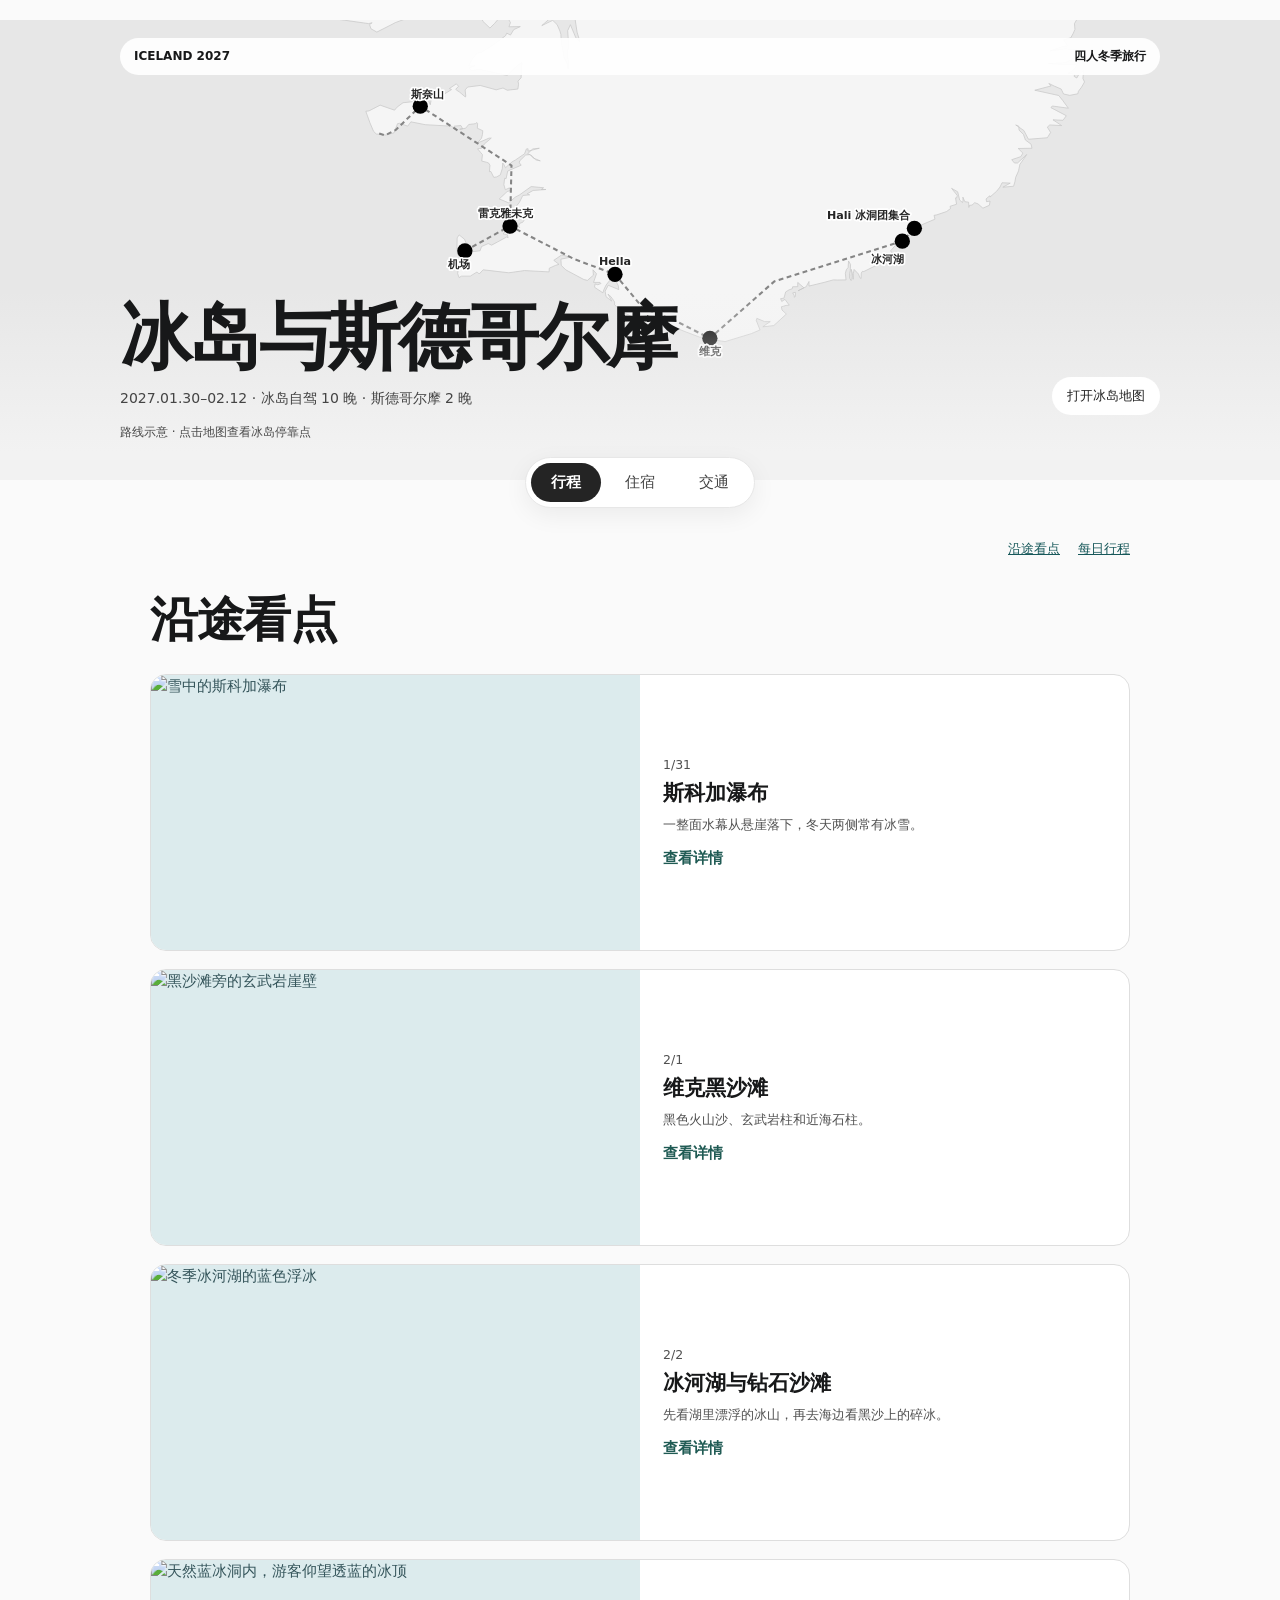
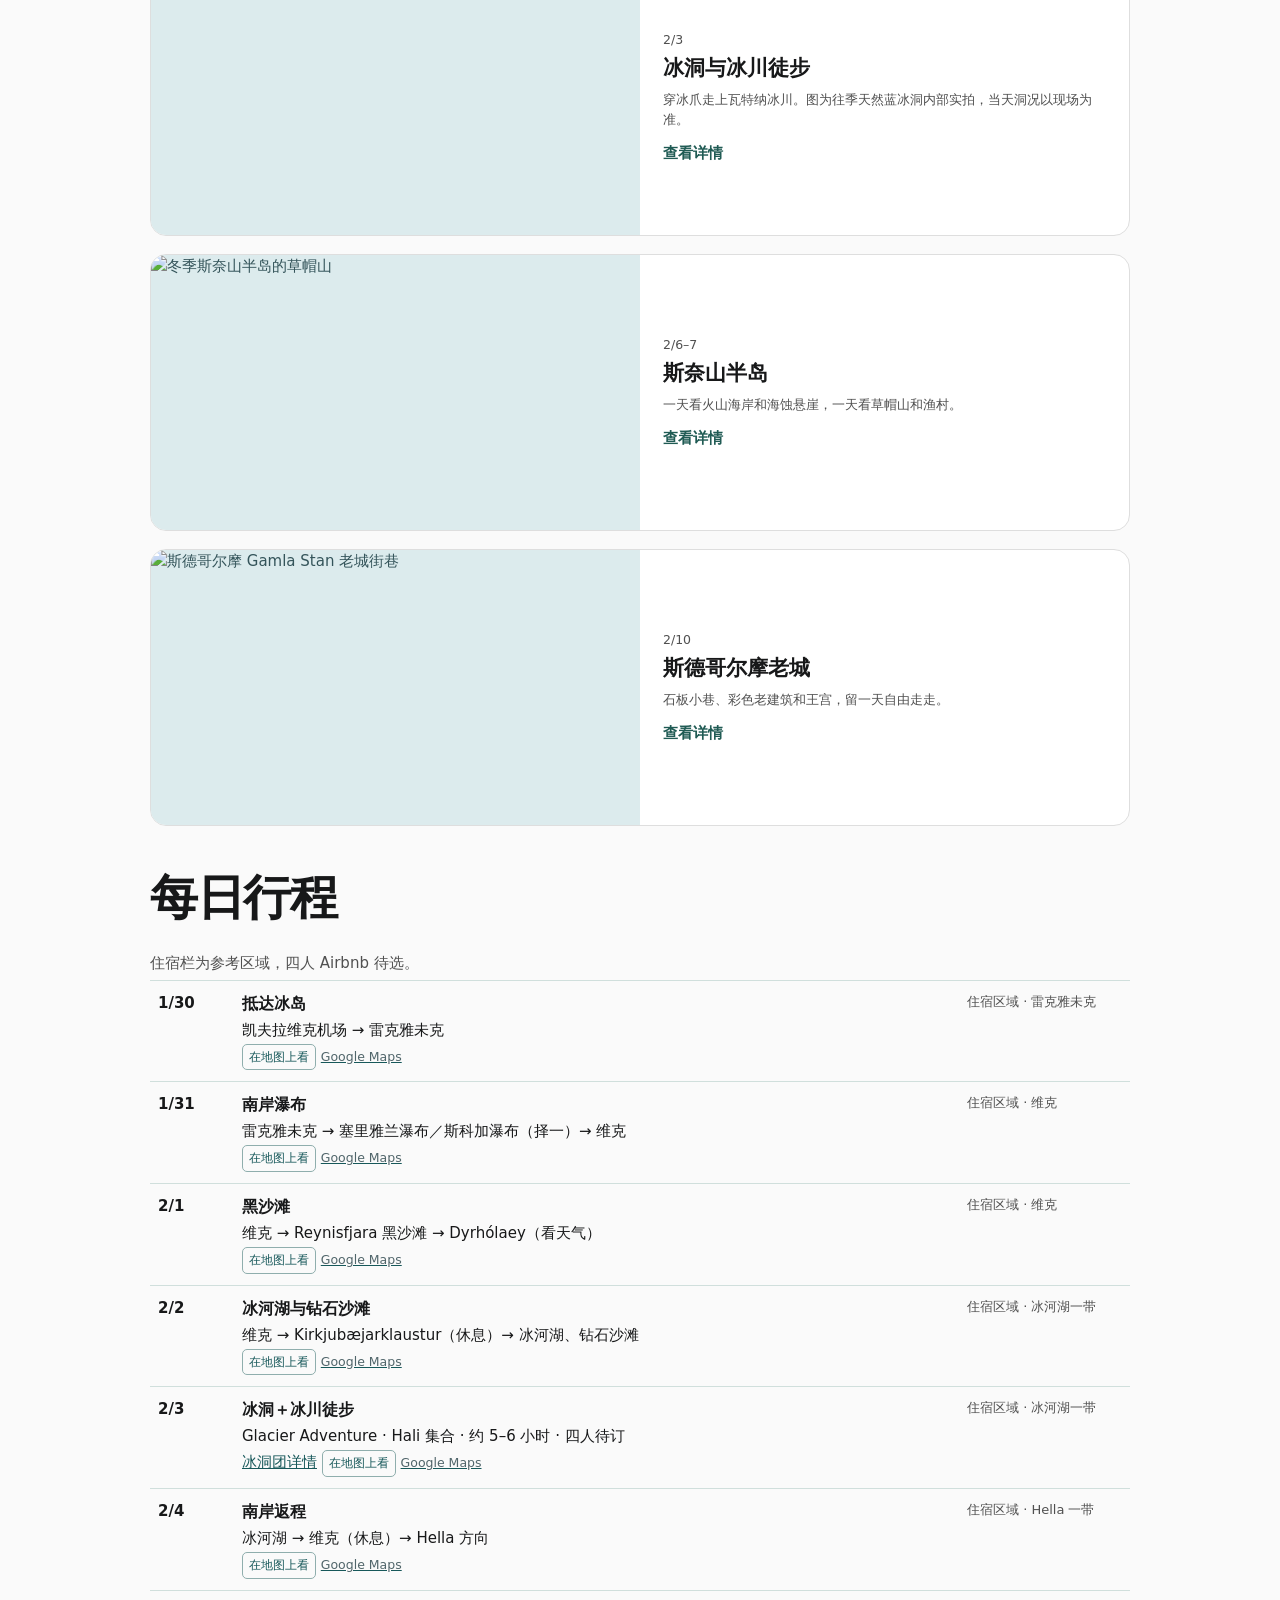
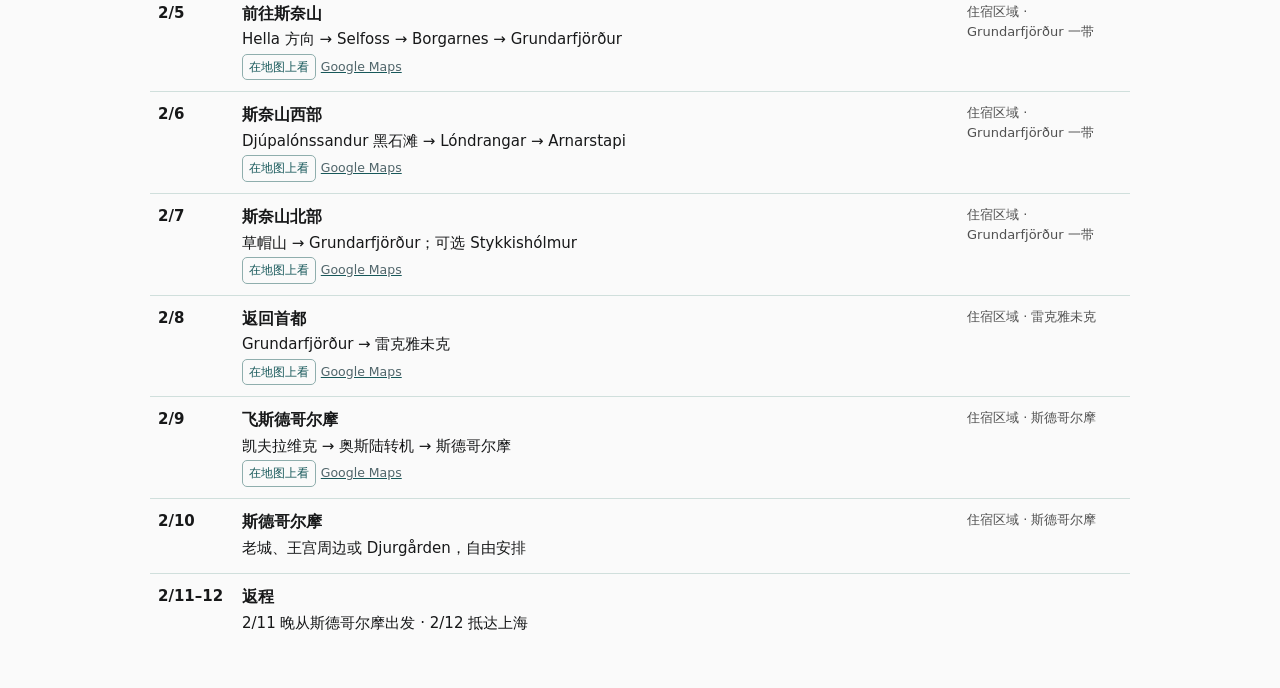
==== commit b49e3d49: "Make the hero map open an Iceland stop overview" ====
--- a/nordic-2027/index.html
+++ b/nordic-2027/index.html
@@ -114,13 +114,26 @@
 .sight-copy .place-links{padding:0}
 .back-to-sights{text-underline-offset:3px}
 @media(max-width:540px){#places .sight-link{grid-template-columns:1fr}}
+
+.hero-map-hit{position:absolute;inset:0;z-index:0}.hero-inner{position:relative;z-index:1}.hero-map a{pointer-events:none}.hero-map-hit:focus-visible{outline:3px solid #206465;outline-offset:-4px}
+.map-screen{max-width:930px;margin:26px auto 60px}
+.map-screen h1{margin:12px 0;font-size:clamp(30px,6vw,52px)}
+.overview-map{background:#e6e6e6;border-radius:14px;overflow:hidden}
+.overview-map svg{width:100%;height:auto;display:block}
+.overview-map circle{fill:#222;stroke:white;stroke-width:2}
+.overview-map text{fill:#fff;font:700 11px system-ui;pointer-events:none}
+.map-stops{padding-left:25px;display:grid;grid-template-columns:repeat(2,minmax(0,1fr));gap:8px 30px}
+.map-stops li{padding:8px 0;border-bottom:1px solid #dedede}
+.map-stops small{display:block}
+.map-stops li:target{background:#eceeee}
+@media(max-width:520px){.map-stops{grid-template-columns:1fr}}
 </style>
 <header class="map-hero" id="map">
-<div class="hero-map"><svg viewBox="0 0 880 490" role="group" aria-label="冰岛南岸和斯奈山路线地图"><g fill="#f5f7ee" stroke="#afc4c2"><path d="M976,-200.1L946.2,-182.7L931.7,-174.3L935.8,-170.6L939.1,-161.4L927.7,-147.6L917.4,-144.4L920.1,-136.7L927.7,-130.4L936.8,-125.4L955.7,-129.8L964.8,-127.2L967.4,-116.2L970.7,-114.2L972.1,-104.3L970.1,-101.3L967.5,-89.9L952.8,-76.6L948.8,-66.8L949.4,-63.9L949.6,-60L955.5,-55.3L991.8,-68.7L994.7,-57.1L993.2,-51.1L1004.3,-42.1L993.7,-32.7L979.2,-13.9L976.1,-4L981.6,-12.2L987.7,-20.4L1004.6,-38.4L1008,-37.9L1031.2,-27.9L1044.9,-29.1L1045.3,-22.6L1047.1,-20.9L1049.4,-17.6L1050.2,-10.1L1059.1,-16.7L1062.8,-11.6L1065.4,-11.6L1069.6,-2L1065.4,5.2L1066.1,13.5L1063.8,18.9L1060.1,25.7L1049.7,28.4L1055.4,37.1L1045.4,39.1L1030.5,44.6L1052.3,41.6L1069.6,43.2L1071.2,51.1L1052.7,61.4L1027.9,62.8L1057.4,64.5L1068.8,63.6L1066.5,69L1062.4,73.5L1056,76.7L1065.4,78.1L1065.1,81.3L1068.8,83.5L1071.4,78.9L1078.5,72.3L1077.6,84.2L1079.9,89.2L1075.6,96.7L1071.2,102.5L1070.3,106.2L1058.7,108.5L1049.7,106.5L1046.3,99.4L1036.3,95.1L1028.5,91.3L1031.8,94.9L1008.3,101.1L1042.8,108.7L1048.7,116.1L1056.7,127L1033.5,123.8L1031.6,126.2L1053.7,137.8L1048.9,144.4L1034.5,143.7L1047,152L1029.9,151.1L1026.4,154.2L1031.1,161.9L1026.4,169.5L999.2,171.7L992.6,159.1L980.8,151.1L985.2,152.8L985.7,158.6L992,164.7L994.8,172.7L1002.9,178.7L1004.3,184.6L984.4,185L991.2,191.6L988.2,196.7L975.1,201.1L979.1,205.9L983.5,205.8L996.7,193.7L986.8,208L984.9,217.2L980.8,226.5L979.7,232.8L977.8,239.3L962.3,240.7L973,234.8L961.2,234.3L958.2,240.5L953.4,246.5L943.8,254.9L943.9,253.1L942.5,253.8L938.2,257.6L938.9,261.6L943.9,260.7L943,266.7L933.6,270.9L926.6,264.7L921.9,263L917.9,266.5L914.4,266.7L913.4,269.9L913,262.3L907.6,261.5L904.8,255L905,259.8L904.3,262.8L900.2,259.3L897.3,247.3L888.5,242.3L896.7,252.6L895.9,256L894.2,256.1L895.7,265.2L886.4,268.2L887,271.4L881.4,275.7L867.3,280.5L863.3,281.2L864.6,286.7L832.4,300.4L830.8,307.1L822.1,314.1L819.4,314.9L816.3,317L817.6,319.9L810.2,321.4L800.9,332.2L802.2,335L789.1,350.4L789.5,348.6L762.2,362.1L760.1,361.9L758.5,364.2L758.3,372.2L756.5,371L754.5,365.7L748.2,359.1L747.1,364.9L746.8,373.3L745.8,364.9L744.1,358.9L743.6,369.1L744,375.1L741.6,371.4L741.7,364.5L742.7,361.2L743.1,351.9L740.2,346.9L739.6,356.3L737,359.5L735.6,364.9L736.6,374.1L724.5,374.3L718.3,374.1L704.8,377.8L683.3,383L683.3,376.4L680,382.4L679.3,383.9L667.5,389.8L676,385.5L667.1,377.8L667.1,383.9L659.8,384L659.1,386.9L654.5,388.5L649.7,391.4L647.2,400.5L642.4,401.1L644,405.2L648.7,402.2L654.9,410.5L650.2,410.9L646.5,412L643.5,412.8L644.4,417.5L650.7,423.3L632.6,439.9L616.8,441.7L621.9,437.9L627.5,434.2L619.5,434.2L608.2,429.5L607.4,432.6L612.8,446.2L600.2,451.5L562.5,463L532.9,458.4L531.4,456.2L526.2,456.7L506.7,449.3L471.5,435.4L470.4,431.5L467.9,429.4L455.7,429.5L439.9,430.8L436.9,429.5L436.2,431.1L410.1,417.7L411.6,417.6L410,414.3L407.2,413.6L403.3,409.9L403.5,405.9L398.3,398.5L393.9,394.6L399.2,404.6L391.1,398.3L389.8,390.4L394.3,381.9L409.5,388.1L408.7,382.3L402.8,370.8L401.8,364.8L401.3,368.7L391.2,381.5L388.1,387.9L386.6,392.7L374.6,384.8L375.2,379.9L379.3,381.1L383.8,379.3L382.5,377.8L373.1,377.8L377.4,365.3L372.3,359.6L372.9,367.4L364.3,374.8L359.1,373.6L333.4,359.8L326.7,353.4L326.1,344.3L340.8,341.3L327.1,338.3L315.9,346L323.4,351.7L318.2,353.3L309.4,357.3L309.2,362.6L273.8,360.7L251.2,363.9L214.2,359.6L208.5,365.7L205.5,362.7L195.7,368.7L183,368.7L179.5,370.9L177.5,365L178.6,357.2L177.1,351.2L184.3,341.3L183.6,338.2L177.3,337.7L176.5,326.4L176.8,313.6L179.6,309.3L187.4,315.6L193.8,330.7L196.4,333.8L209.8,332.2L211.9,326.1L221.5,321.8L226.4,324.1L235,319.5L248.2,312.3L250.2,313.4L249.1,309.2L242.8,307.8L248.9,302.2L248.2,304.9L253.9,305.7L253.5,303.2L246.1,294.4L260.4,294.5L266.8,298.8L265.2,296.7L267,292.6L271,291.3L272.9,288.7L271,284.8L273.7,280.7L265.6,281.9L263.1,275.9L257.9,278.1L258,273.1L266.5,262.3L271.3,252.6L281.2,251.7L277.7,250.1L286.1,245.4L304.6,244L297.9,244L301.2,241.5L283.3,239.8L266.4,251.9L260.4,255L250.9,263.2L237.4,257.6L248.7,247L254.7,245.1L252.2,241.6L246.1,244.3L244.1,237.2L245.1,228L247.2,228.5L249.6,217.4L269,209L266.3,205.6L266.8,202.8L275.4,194.4L281.8,193.7L285.9,198.4L296.5,202.8L289.8,201.4L284.4,195.4L278.3,192.4L285.8,185.5L295.1,184.6L278.8,188.8L278.9,185.3L276.5,185.6L273.8,192.6L260.9,201.4L255.9,204.2L246.3,212.7L243.8,207.7L242.4,205.9L241.8,213.8L238.9,223L233.6,225.9L229.5,226.5L225.3,218.1L223.3,218.3L224,209L222,205.8L218.8,204.7L212.2,203.1L213.2,193.7L210.3,190.4L206.2,185.4L208.8,185L211.9,184.6L215.9,178.5L225.9,170L222.6,170L213.6,174L205.8,177L211.8,170.3L213.2,164.9L213.7,159.4L205.8,155.8L206.3,149.2L205.3,147.7L203.2,149.1L200.5,149.6L193.5,150.4L189,155.8L180.4,157.3L184.7,156.6L182.2,151.9L172.4,152.8L175,157.2L168.2,152.8L130.8,150.7L110.2,146.6L105.6,152.8L94.1,148.7L91,149.2L85.8,162.5L73.8,165.5L60.4,164.1L56.5,160.3L51.3,148.1L45.3,131.4L49.8,130.9L65.9,122.6L86.7,129.8L90.3,125.4L98.9,119.1L111.9,117.7L114.6,114.3L116.5,120.2L119.6,119.8L121.9,122.2L126.6,120.7L125.9,107L140.7,104L135.9,110.2L134.7,114.3L138.1,122L139.4,114.6L144.4,107.8L152.6,106.3L158.4,106.5L168.7,100.2L165.7,98.6L175.6,91.9L178.8,95.4L174.7,99.8L176.5,101.3L180.3,103.8L188.7,110.9L189.2,109.5L188.3,100.6L191.9,96.5L210,94.2L233,100.5L242.8,97.9L248.9,101.1L264.2,99.4L265.2,92.4L264.4,88L268.8,83.2L270.1,61.1L262.8,66L248.8,79.8L208.9,71L197,73L194.1,68.8L199.9,67.1L202.4,66L193.1,66L199.2,55.4L205.2,47.8L211,46.9L227.5,36.7L246.5,22.6L248.2,18.9L253.5,21.7L258.3,13.8L267.7,9.5L251.4,9.8L253.5,3.6L248.2,-5.5L243.3,-0.9L240,-1L236,-10.1L235.4,-0.5L230.4,5.2L224,11.6L213.9,2L211.2,-5.5L228.7,-12.3L232.4,-16.2L233.5,-22.4L233.8,-24.5L220.1,-10.6L217.3,-14.4L216.6,-17.5L210.6,-12.2L206.4,-13L205.7,-7.6L197.8,-10.1L198.1,-19.2L193.7,-33.5L194.2,-20.8L191.8,-13.3L188,-13.8L184.7,-12.6L181.6,-10.1L177.9,-19.8L180.4,-31.3L177.6,-31.3L172.8,-32.6L173.3,-25.2L175.5,-4.2L170.3,-5.5L170.3,-10.3L164.7,-10.6L160.2,-13L167,-22.5L167,-27.9L161,-20.7L154.8,-27.4L153,-19.8L144.8,-13.8L133.7,-17.6L129.6,-16.3L131.3,-6.9L126.5,-1L115.7,-2.4L110.4,-7L109.1,-4L87.9,3.7L84.4,5.6L61.2,17.4L52.7,12.6L50.7,6.6L54.4,4L49.3,5.2L4,-1.2L2.6,-8L6.9,-13.8L14.8,-22.6L18.4,-31.8L24,-34L37.9,-27.3L54,-16.8L58.7,-10.1L70.1,-11.6L61.5,-13L57,-19.9L47.5,-30.2L57.5,-34.5L68.3,-31.7L58.6,-38.1L46.8,-44.8L39,-60L38,-67.9L87.6,-49.5L93,-43.1L94.2,-35.6L94.1,-29L100.8,-34.9L108.8,-33.8L109.9,-36.9L115.2,-42.1L109.6,-42.7L99.1,-48.1L97.3,-54.3L106.3,-55.2L118.8,-58.9L127.2,-58.9L124.6,-61.7L125.2,-65.7L91.5,-61.4L77.7,-64.7L69.5,-73.9L64.6,-93.8L76.3,-95.2L88.5,-89L98.3,-89.2L121.5,-79.8L120.5,-82.4L107.3,-87.5L90.3,-95.2L81,-105.5L70.4,-115.5L70.1,-127.7L80.6,-130.7L107.1,-121.3L110.5,-112.8L110.8,-115.8L103.5,-124.7L95.6,-128L83.6,-140.8L101.8,-143.1L104.3,-144.3L90.3,-146.9L92.7,-152.3L100.1,-154.8L104,-160.1L132.3,-148.6L138.4,-139.7L143.5,-138.6L147.4,-137.5L150.8,-131.2L151.5,-122.2L143.4,-107.4L151.5,-116.6L155.1,-125.1L158,-123.3L160.2,-117.7L164.8,-119.6L158,-105.1L160.5,-104.1L165.5,-115.1L167.3,-103.6L170.3,-106L171.3,-122L173.7,-127.7L181.2,-123.4L190.5,-109.8L189.8,-101.5L189,-96.9L183.7,-77.8L193.8,-103L196.5,-109.4L200.5,-101.3L202.4,-101.7L202.6,-96.3L204.5,-97.1L205.8,-96.8L202.1,-82.4L204.9,-80.5L211.9,-96.9L208,-108.1L203.9,-118.2L200.8,-124.2L205,-132.5L209.8,-136.4L201.1,-132.5L185.6,-140.8L151.4,-166.8L173.6,-173L187.8,-169.5L193.1,-163.9L192.4,-169.9L204,-173.7L197.9,-173.9L193.9,-178.2L197.9,-182.7L201.1,-185.1L193.8,-182L178.4,-179.9L178.3,-184.4L181.2,-192.6L187.6,-197.2L172.4,-186.6L165.3,-186.4L168.8,-194L163.8,-193.1L157.5,-184.3L135.5,-187.5L130.6,-193.6L140.4,-194.3L144,-202.1L135.9,-210.8L145.1,-209.2L146,-212.5L158.1,-213L161.6,-208.8L160.5,-213.9L163.9,-218.4L173.5,-213L181.5,-208.2L187,-216.9L197.2,-212.5L205.8,-212.5L201.8,-218.4L210.3,-210.8L220.9,-198.2L223.2,-190.5L225.6,-188.6L226,-180.7L224.7,-175.9L230.5,-177.5L233.7,-175L238.4,-179.1L245.7,-175L249.2,-175.8L253.9,-166.7L253.5,-163.9L260.8,-158.3L264.5,-158.8L271,-153.1L273.6,-146.8L273.8,-137.3L276.3,-130.4L281.1,-132L281.7,-124.5L281,-120L284.4,-123.4L283.6,-134.5L292.2,-135.7L295.3,-130.8L291.1,-127.2L292.8,-120.5L308.7,-120.6L314,-112.1L287.2,-106L290.3,-103.2L307.9,-106L302.5,-99.8L317.1,-96.1L313.3,-87.7L313.1,-72.4L298.5,-63.4L304.2,-62.3L312.7,-57.2L288.4,-46.6L283.5,-52.5L280.4,-60.4L271.8,-65.1L275.5,-60.3L279.7,-54.3L277.7,-46.6L282,-38.2L301.8,-35.6L304.9,-28.8L297.9,-17.7L313.8,-26.4L308.9,-0.9L298.5,8.1L314.3,0.5L320.7,6.6L324.7,15.8L326.1,20.6L326.7,31.7L330.1,50.1L330.7,53.7L335.7,63.7L336.4,70.3L337.4,60.6L335.9,53.1L335.5,44.6L337.5,38.7L335.9,15.4L339.8,6.8L347.7,25.7L353.5,31L349.4,17.4L346.5,-1.7L348.9,-13L364.3,-34.5L374,-43.5L377,-46.8L381.8,-43.6L381.3,-40.9L380.3,-27L379.8,-16.1L382.1,-18.7L385.8,-22.2L387.1,-16L386.8,-11.7L391.8,-4L398.8,-4.1L401.3,-14.6L397.5,-19.2L391.2,-20.8L398.8,-22.7L404.2,-23.1L404.9,-13.7L405.2,-22.2L411,-32.1L412,-39L416.7,-40.4L413,-46.7L416.6,-51.3L416.6,-63.7L410,-75.4L411.6,-85.8L404.6,-102.9L402.3,-117.1L400.7,-123.5L401.3,-133.3L409.7,-134.8L414.7,-138.2L423.5,-143L432.1,-142L436,-136.4L439.5,-131.6L442.2,-125.7L449.1,-110L450.9,-103L455,-93.7L466,-88.9L471.3,-86.5L473.1,-80L476.3,-71.1L479.6,-59.9L487.2,-60.4L493.3,-58.9L495.6,-57.5L496.5,-54.6L500.2,-60.1L502.1,-78.5L497.2,-96.9L491.1,-105.9L493.6,-110.5L499.2,-113.9L498.6,-119.5L496.9,-127.2L505.7,-134.4L525.8,-132.8L528,-138L530.2,-134.1L534.3,-131.5L532.2,-136.4L530.9,-139.5L532.9,-147.6L537.9,-154.1L549,-148.6L554.4,-156L558.2,-159.9L560.7,-149.5L568.5,-153.1L575.7,-146.9L577.3,-140.4L578.5,-135.8L582,-137L587.6,-124.8L586,-110.7L597.8,-104.7L607.1,-101.2L611.8,-93.6L614.5,-86.1L618.8,-82.6L619.2,-72.1L621.6,-57.1L625.6,-51.1L630.2,-39.7L634.2,-38.8L632.3,-49.5L628.5,-55.2L629.6,-58.9L630.1,-67.3L632.6,-77.2L629.4,-92.3L625.6,-96.2L623.8,-98.3L622.2,-95.2L616.8,-101.3L616.2,-109.7L610.1,-118.1L610.8,-121.3L607.5,-148.2L620.2,-154.6L629.4,-152L630.2,-149.9L647.8,-148.6L650.4,-140.8L657.2,-139.9L663.5,-133.7L670.1,-119.3L676.1,-111.9L683.3,-95.2L681.6,-105.8L684.7,-109.5L679.7,-111.6L694.1,-112.6L696.7,-106L697,-110.7L697.4,-114.4L698.8,-121.3L701.5,-125.7L701.5,-133.3L708.1,-141.5L712.1,-146.2L710.7,-150.6L715.9,-157.9L725.5,-161.6L739.9,-155.1L743.7,-142.4L743.5,-139.9L747.1,-140.8L748.6,-144.8L763,-147L758.5,-143.9L762.2,-140.2L766.5,-146.9L773.5,-137.1L773.6,-139.9L770.2,-146L767.9,-151.6L783.1,-159L774,-151.6L787,-152.6L793.4,-148.6L787.5,-156.8L790.3,-165.3L792,-168.1L794.1,-175.1L792.2,-181.9L789.1,-186.6L785.4,-194.5L784.1,-200.3L784.2,-205L785.4,-209.3L779,-221.5L784.1,-227.6L785,-223.3L787.5,-228.2L793.1,-230.2L793,-223.9L794.4,-224.8L798.5,-228.8L803.2,-224.9L804.5,-221.6L808.9,-224.6L812.1,-229.7L815.2,-227.5L819,-233.7L833,-233.9L844.5,-222.6L841.1,-216.9L840.5,-213.9L842.6,-208.5L851.8,-209.3L862.3,-204.2L864.6,-197.2L860.2,-181.2L859.7,-177.1L865.5,-173.8L866.2,-165.5L878,-166.4L881.4,-165.2L883.2,-159.5L892.1,-153L898.2,-149.9L898.6,-152.8L900.9,-163L903.6,-174.3L923.1,-178.3L930.7,-186.2L934.1,-195L948.9,-201.7L957.3,-197.2Z"/><path d="M663.6,391.9L663.8,397.6L662.3,399.2L661.8,396.1L659.8,392.9Z"/><path d="M638.3,-240L641.1,-234.4L637.3,-239.4Z"/><path d="M417.5,452.5L417.7,458.3L415.1,461L415.5,451.2L417.5,452.5Z"/><path d="M601.9,-117.4L604.2,-110.7L600.9,-111.1L598.6,-120L601.9,-117.4Z"/></g><polyline class="route" points="187.9,332.3 252.9,296.6 345.2,344.1 404,366.1 444.2,414.5 491.1,433.1 540.6,458.2 633.3,376.3 817.6,318.4 835,299.9"/><polyline class="route" points="252.9,296.6 255,209.4 123.7,124.1 88.4,158.3 72.8,166.1 60,162.1"/><g id="selected"></g><a href="#day0" data-day="0" aria-label="机场 1/30"><circle cx="187.9" cy="332.3" r="11"/><text x="179.9" y="356.3" text-anchor="middle">机场</text></a><a href="#day0" data-day="0" aria-label="雷克雅未克 1/30"><circle cx="252.9" cy="296.6" r="11"/><text x="245.9" y="283.6" text-anchor="middle">雷克雅未克</text></a><a href="#day2" data-day="2" aria-label="维克 2/1"><circle cx="540.6" cy="458.2" r="11"/><text x="540.6" y="482.2" text-anchor="middle">维克</text></a><a href="#day3" data-day="3" aria-label="冰河湖 2/2"><circle cx="817.6" cy="318.4" r="11"/><text x="795.6" y="349.4" text-anchor="middle">冰河湖</text></a><a href="#day4" data-day="4" aria-label="Hali 冰洞团集合 2/3"><circle cx="835" cy="299.9" r="11"/><text x="829" y="286.9" text-anchor="end">Hali 冰洞团集合</text></a><a href="#day5" data-day="5" aria-label="Hella 2/4"><circle cx="404" cy="366.1" r="11"/><text x="404" y="353.1" text-anchor="middle">Hella</text></a><a href="#day6" data-day="6" aria-label="Grundarfjörður 2/5"><circle cx="123.7" cy="124.1" r="11"/><text x="133.7" y="112.1" text-anchor="middle">斯奈山</text></a></svg></div>
-<div class="hero-inner">
+<div class="hero-map" aria-hidden="true"><svg viewBox="0 0 880 490" role="group" aria-label="冰岛南岸和斯奈山路线地图"><g fill="#f5f7ee" stroke="#afc4c2"><path d="M976,-200.1L946.2,-182.7L931.7,-174.3L935.8,-170.6L939.1,-161.4L927.7,-147.6L917.4,-144.4L920.1,-136.7L927.7,-130.4L936.8,-125.4L955.7,-129.8L964.8,-127.2L967.4,-116.2L970.7,-114.2L972.1,-104.3L970.1,-101.3L967.5,-89.9L952.8,-76.6L948.8,-66.8L949.4,-63.9L949.6,-60L955.5,-55.3L991.8,-68.7L994.7,-57.1L993.2,-51.1L1004.3,-42.1L993.7,-32.7L979.2,-13.9L976.1,-4L981.6,-12.2L987.7,-20.4L1004.6,-38.4L1008,-37.9L1031.2,-27.9L1044.9,-29.1L1045.3,-22.6L1047.1,-20.9L1049.4,-17.6L1050.2,-10.1L1059.1,-16.7L1062.8,-11.6L1065.4,-11.6L1069.6,-2L1065.4,5.2L1066.1,13.5L1063.8,18.9L1060.1,25.7L1049.7,28.4L1055.4,37.1L1045.4,39.1L1030.5,44.6L1052.3,41.6L1069.6,43.2L1071.2,51.1L1052.7,61.4L1027.9,62.8L1057.4,64.5L1068.8,63.6L1066.5,69L1062.4,73.5L1056,76.7L1065.4,78.1L1065.1,81.3L1068.8,83.5L1071.4,78.9L1078.5,72.3L1077.6,84.2L1079.9,89.2L1075.6,96.7L1071.2,102.5L1070.3,106.2L1058.7,108.5L1049.7,106.5L1046.3,99.4L1036.3,95.1L1028.5,91.3L1031.8,94.9L1008.3,101.1L1042.8,108.7L1048.7,116.1L1056.7,127L1033.5,123.8L1031.6,126.2L1053.7,137.8L1048.9,144.4L1034.5,143.7L1047,152L1029.9,151.1L1026.4,154.2L1031.1,161.9L1026.4,169.5L999.2,171.7L992.6,159.1L980.8,151.1L985.2,152.8L985.7,158.6L992,164.7L994.8,172.7L1002.9,178.7L1004.3,184.6L984.4,185L991.2,191.6L988.2,196.7L975.1,201.1L979.1,205.9L983.5,205.8L996.7,193.7L986.8,208L984.9,217.2L980.8,226.5L979.7,232.8L977.8,239.3L962.3,240.7L973,234.8L961.2,234.3L958.2,240.5L953.4,246.5L943.8,254.9L943.9,253.1L942.5,253.8L938.2,257.6L938.9,261.6L943.9,260.7L943,266.7L933.6,270.9L926.6,264.7L921.9,263L917.9,266.5L914.4,266.7L913.4,269.9L913,262.3L907.6,261.5L904.8,255L905,259.8L904.3,262.8L900.2,259.3L897.3,247.3L888.5,242.3L896.7,252.6L895.9,256L894.2,256.1L895.7,265.2L886.4,268.2L887,271.4L881.4,275.7L867.3,280.5L863.3,281.2L864.6,286.7L832.4,300.4L830.8,307.1L822.1,314.1L819.4,314.9L816.3,317L817.6,319.9L810.2,321.4L800.9,332.2L802.2,335L789.1,350.4L789.5,348.6L762.2,362.1L760.1,361.9L758.5,364.2L758.3,372.2L756.5,371L754.5,365.7L748.2,359.1L747.1,364.9L746.8,373.3L745.8,364.9L744.1,358.9L743.6,369.1L744,375.1L741.6,371.4L741.7,364.5L742.7,361.2L743.1,351.9L740.2,346.9L739.6,356.3L737,359.5L735.6,364.9L736.6,374.1L724.5,374.3L718.3,374.1L704.8,377.8L683.3,383L683.3,376.4L680,382.4L679.3,383.9L667.5,389.8L676,385.5L667.1,377.8L667.1,383.9L659.8,384L659.1,386.9L654.5,388.5L649.7,391.4L647.2,400.5L642.4,401.1L644,405.2L648.7,402.2L654.9,410.5L650.2,410.9L646.5,412L643.5,412.8L644.4,417.5L650.7,423.3L632.6,439.9L616.8,441.7L621.9,437.9L627.5,434.2L619.5,434.2L608.2,429.5L607.4,432.6L612.8,446.2L600.2,451.5L562.5,463L532.9,458.4L531.4,456.2L526.2,456.7L506.7,449.3L471.5,435.4L470.4,431.5L467.9,429.4L455.7,429.5L439.9,430.8L436.9,429.5L436.2,431.1L410.1,417.7L411.6,417.6L410,414.3L407.2,413.6L403.3,409.9L403.5,405.9L398.3,398.5L393.9,394.6L399.2,404.6L391.1,398.3L389.8,390.4L394.3,381.9L409.5,388.1L408.7,382.3L402.8,370.8L401.8,364.8L401.3,368.7L391.2,381.5L388.1,387.9L386.6,392.7L374.6,384.8L375.2,379.9L379.3,381.1L383.8,379.3L382.5,377.8L373.1,377.8L377.4,365.3L372.3,359.6L372.9,367.4L364.3,374.8L359.1,373.6L333.4,359.8L326.7,353.4L326.1,344.3L340.8,341.3L327.1,338.3L315.9,346L323.4,351.7L318.2,353.3L309.4,357.3L309.2,362.6L273.8,360.7L251.2,363.9L214.2,359.6L208.5,365.7L205.5,362.7L195.7,368.7L183,368.7L179.5,370.9L177.5,365L178.6,357.2L177.1,351.2L184.3,341.3L183.6,338.2L177.3,337.7L176.5,326.4L176.8,313.6L179.6,309.3L187.4,315.6L193.8,330.7L196.4,333.8L209.8,332.2L211.9,326.1L221.5,321.8L226.4,324.1L235,319.5L248.2,312.3L250.2,313.4L249.1,309.2L242.8,307.8L248.9,302.2L248.2,304.9L253.9,305.7L253.5,303.2L246.1,294.4L260.4,294.5L266.8,298.8L265.2,296.7L267,292.6L271,291.3L272.9,288.7L271,284.8L273.7,280.7L265.6,281.9L263.1,275.9L257.9,278.1L258,273.1L266.5,262.3L271.3,252.6L281.2,251.7L277.7,250.1L286.1,245.4L304.6,244L297.9,244L301.2,241.5L283.3,239.8L266.4,251.9L260.4,255L250.9,263.2L237.4,257.6L248.7,247L254.7,245.1L252.2,241.6L246.1,244.3L244.1,237.2L245.1,228L247.2,228.5L249.6,217.4L269,209L266.3,205.6L266.8,202.8L275.4,194.4L281.8,193.7L285.9,198.4L296.5,202.8L289.8,201.4L284.4,195.4L278.3,192.4L285.8,185.5L295.1,184.6L278.8,188.8L278.9,185.3L276.5,185.6L273.8,192.6L260.9,201.4L255.9,204.2L246.3,212.7L243.8,207.7L242.4,205.9L241.8,213.8L238.9,223L233.6,225.9L229.5,226.5L225.3,218.1L223.3,218.3L224,209L222,205.8L218.8,204.7L212.2,203.1L213.2,193.7L210.3,190.4L206.2,185.4L208.8,185L211.9,184.6L215.9,178.5L225.9,170L222.6,170L213.6,174L205.8,177L211.8,170.3L213.2,164.9L213.7,159.4L205.8,155.8L206.3,149.2L205.3,147.7L203.2,149.1L200.5,149.6L193.5,150.4L189,155.8L180.4,157.3L184.7,156.6L182.2,151.9L172.4,152.8L175,157.2L168.2,152.8L130.8,150.7L110.2,146.6L105.6,152.8L94.1,148.7L91,149.2L85.8,162.5L73.8,165.5L60.4,164.1L56.5,160.3L51.3,148.1L45.3,131.4L49.8,130.9L65.9,122.6L86.7,129.8L90.3,125.4L98.9,119.1L111.9,117.7L114.6,114.3L116.5,120.2L119.6,119.8L121.9,122.2L126.6,120.7L125.9,107L140.7,104L135.9,110.2L134.7,114.3L138.1,122L139.4,114.6L144.4,107.8L152.6,106.3L158.4,106.5L168.7,100.2L165.7,98.6L175.6,91.9L178.8,95.4L174.7,99.8L176.5,101.3L180.3,103.8L188.7,110.9L189.2,109.5L188.3,100.6L191.9,96.5L210,94.2L233,100.5L242.8,97.9L248.9,101.1L264.2,99.4L265.2,92.4L264.4,88L268.8,83.2L270.1,61.1L262.8,66L248.8,79.8L208.9,71L197,73L194.1,68.8L199.9,67.1L202.4,66L193.1,66L199.2,55.4L205.2,47.8L211,46.9L227.5,36.7L246.5,22.6L248.2,18.9L253.5,21.7L258.3,13.8L267.7,9.5L251.4,9.8L253.5,3.6L248.2,-5.5L243.3,-0.9L240,-1L236,-10.1L235.4,-0.5L230.4,5.2L224,11.6L213.9,2L211.2,-5.5L228.7,-12.3L232.4,-16.2L233.5,-22.4L233.8,-24.5L220.1,-10.6L217.3,-14.4L216.6,-17.5L210.6,-12.2L206.4,-13L205.7,-7.6L197.8,-10.1L198.1,-19.2L193.7,-33.5L194.2,-20.8L191.8,-13.3L188,-13.8L184.7,-12.6L181.6,-10.1L177.9,-19.8L180.4,-31.3L177.6,-31.3L172.8,-32.6L173.3,-25.2L175.5,-4.2L170.3,-5.5L170.3,-10.3L164.7,-10.6L160.2,-13L167,-22.5L167,-27.9L161,-20.7L154.8,-27.4L153,-19.8L144.8,-13.8L133.7,-17.6L129.6,-16.3L131.3,-6.9L126.5,-1L115.7,-2.4L110.4,-7L109.1,-4L87.9,3.7L84.4,5.6L61.2,17.4L52.7,12.6L50.7,6.6L54.4,4L49.3,5.2L4,-1.2L2.6,-8L6.9,-13.8L14.8,-22.6L18.4,-31.8L24,-34L37.9,-27.3L54,-16.8L58.7,-10.1L70.1,-11.6L61.5,-13L57,-19.9L47.5,-30.2L57.5,-34.5L68.3,-31.7L58.6,-38.1L46.8,-44.8L39,-60L38,-67.9L87.6,-49.5L93,-43.1L94.2,-35.6L94.1,-29L100.8,-34.9L108.8,-33.8L109.9,-36.9L115.2,-42.1L109.6,-42.7L99.1,-48.1L97.3,-54.3L106.3,-55.2L118.8,-58.9L127.2,-58.9L124.6,-61.7L125.2,-65.7L91.5,-61.4L77.7,-64.7L69.5,-73.9L64.6,-93.8L76.3,-95.2L88.5,-89L98.3,-89.2L121.5,-79.8L120.5,-82.4L107.3,-87.5L90.3,-95.2L81,-105.5L70.4,-115.5L70.1,-127.7L80.6,-130.7L107.1,-121.3L110.5,-112.8L110.8,-115.8L103.5,-124.7L95.6,-128L83.6,-140.8L101.8,-143.1L104.3,-144.3L90.3,-146.9L92.7,-152.3L100.1,-154.8L104,-160.1L132.3,-148.6L138.4,-139.7L143.5,-138.6L147.4,-137.5L150.8,-131.2L151.5,-122.2L143.4,-107.4L151.5,-116.6L155.1,-125.1L158,-123.3L160.2,-117.7L164.8,-119.6L158,-105.1L160.5,-104.1L165.5,-115.1L167.3,-103.6L170.3,-106L171.3,-122L173.7,-127.7L181.2,-123.4L190.5,-109.8L189.8,-101.5L189,-96.9L183.7,-77.8L193.8,-103L196.5,-109.4L200.5,-101.3L202.4,-101.7L202.6,-96.3L204.5,-97.1L205.8,-96.8L202.1,-82.4L204.9,-80.5L211.9,-96.9L208,-108.1L203.9,-118.2L200.8,-124.2L205,-132.5L209.8,-136.4L201.1,-132.5L185.6,-140.8L151.4,-166.8L173.6,-173L187.8,-169.5L193.1,-163.9L192.4,-169.9L204,-173.7L197.9,-173.9L193.9,-178.2L197.9,-182.7L201.1,-185.1L193.8,-182L178.4,-179.9L178.3,-184.4L181.2,-192.6L187.6,-197.2L172.4,-186.6L165.3,-186.4L168.8,-194L163.8,-193.1L157.5,-184.3L135.5,-187.5L130.6,-193.6L140.4,-194.3L144,-202.1L135.9,-210.8L145.1,-209.2L146,-212.5L158.1,-213L161.6,-208.8L160.5,-213.9L163.9,-218.4L173.5,-213L181.5,-208.2L187,-216.9L197.2,-212.5L205.8,-212.5L201.8,-218.4L210.3,-210.8L220.9,-198.2L223.2,-190.5L225.6,-188.6L226,-180.7L224.7,-175.9L230.5,-177.5L233.7,-175L238.4,-179.1L245.7,-175L249.2,-175.8L253.9,-166.7L253.5,-163.9L260.8,-158.3L264.5,-158.8L271,-153.1L273.6,-146.8L273.8,-137.3L276.3,-130.4L281.1,-132L281.7,-124.5L281,-120L284.4,-123.4L283.6,-134.5L292.2,-135.7L295.3,-130.8L291.1,-127.2L292.8,-120.5L308.7,-120.6L314,-112.1L287.2,-106L290.3,-103.2L307.9,-106L302.5,-99.8L317.1,-96.1L313.3,-87.7L313.1,-72.4L298.5,-63.4L304.2,-62.3L312.7,-57.2L288.4,-46.6L283.5,-52.5L280.4,-60.4L271.8,-65.1L275.5,-60.3L279.7,-54.3L277.7,-46.6L282,-38.2L301.8,-35.6L304.9,-28.8L297.9,-17.7L313.8,-26.4L308.9,-0.9L298.5,8.1L314.3,0.5L320.7,6.6L324.7,15.8L326.1,20.6L326.7,31.7L330.1,50.1L330.7,53.7L335.7,63.7L336.4,70.3L337.4,60.6L335.9,53.1L335.5,44.6L337.5,38.7L335.9,15.4L339.8,6.8L347.7,25.7L353.5,31L349.4,17.4L346.5,-1.7L348.9,-13L364.3,-34.5L374,-43.5L377,-46.8L381.8,-43.6L381.3,-40.9L380.3,-27L379.8,-16.1L382.1,-18.7L385.8,-22.2L387.1,-16L386.8,-11.7L391.8,-4L398.8,-4.1L401.3,-14.6L397.5,-19.2L391.2,-20.8L398.8,-22.7L404.2,-23.1L404.9,-13.7L405.2,-22.2L411,-32.1L412,-39L416.7,-40.4L413,-46.7L416.6,-51.3L416.6,-63.7L410,-75.4L411.6,-85.8L404.6,-102.9L402.3,-117.1L400.7,-123.5L401.3,-133.3L409.7,-134.8L414.7,-138.2L423.5,-143L432.1,-142L436,-136.4L439.5,-131.6L442.2,-125.7L449.1,-110L450.9,-103L455,-93.7L466,-88.9L471.3,-86.5L473.1,-80L476.3,-71.1L479.6,-59.9L487.2,-60.4L493.3,-58.9L495.6,-57.5L496.5,-54.6L500.2,-60.1L502.1,-78.5L497.2,-96.9L491.1,-105.9L493.6,-110.5L499.2,-113.9L498.6,-119.5L496.9,-127.2L505.7,-134.4L525.8,-132.8L528,-138L530.2,-134.1L534.3,-131.5L532.2,-136.4L530.9,-139.5L532.9,-147.6L537.9,-154.1L549,-148.6L554.4,-156L558.2,-159.9L560.7,-149.5L568.5,-153.1L575.7,-146.9L577.3,-140.4L578.5,-135.8L582,-137L587.6,-124.8L586,-110.7L597.8,-104.7L607.1,-101.2L611.8,-93.6L614.5,-86.1L618.8,-82.6L619.2,-72.1L621.6,-57.1L625.6,-51.1L630.2,-39.7L634.2,-38.8L632.3,-49.5L628.5,-55.2L629.6,-58.9L630.1,-67.3L632.6,-77.2L629.4,-92.3L625.6,-96.2L623.8,-98.3L622.2,-95.2L616.8,-101.3L616.2,-109.7L610.1,-118.1L610.8,-121.3L607.5,-148.2L620.2,-154.6L629.4,-152L630.2,-149.9L647.8,-148.6L650.4,-140.8L657.2,-139.9L663.5,-133.7L670.1,-119.3L676.1,-111.9L683.3,-95.2L681.6,-105.8L684.7,-109.5L679.7,-111.6L694.1,-112.6L696.7,-106L697,-110.7L697.4,-114.4L698.8,-121.3L701.5,-125.7L701.5,-133.3L708.1,-141.5L712.1,-146.2L710.7,-150.6L715.9,-157.9L725.5,-161.6L739.9,-155.1L743.7,-142.4L743.5,-139.9L747.1,-140.8L748.6,-144.8L763,-147L758.5,-143.9L762.2,-140.2L766.5,-146.9L773.5,-137.1L773.6,-139.9L770.2,-146L767.9,-151.6L783.1,-159L774,-151.6L787,-152.6L793.4,-148.6L787.5,-156.8L790.3,-165.3L792,-168.1L794.1,-175.1L792.2,-181.9L789.1,-186.6L785.4,-194.5L784.1,-200.3L784.2,-205L785.4,-209.3L779,-221.5L784.1,-227.6L785,-223.3L787.5,-228.2L793.1,-230.2L793,-223.9L794.4,-224.8L798.5,-228.8L803.2,-224.9L804.5,-221.6L808.9,-224.6L812.1,-229.7L815.2,-227.5L819,-233.7L833,-233.9L844.5,-222.6L841.1,-216.9L840.5,-213.9L842.6,-208.5L851.8,-209.3L862.3,-204.2L864.6,-197.2L860.2,-181.2L859.7,-177.1L865.5,-173.8L866.2,-165.5L878,-166.4L881.4,-165.2L883.2,-159.5L892.1,-153L898.2,-149.9L898.6,-152.8L900.9,-163L903.6,-174.3L923.1,-178.3L930.7,-186.2L934.1,-195L948.9,-201.7L957.3,-197.2Z"/><path d="M663.6,391.9L663.8,397.6L662.3,399.2L661.8,396.1L659.8,392.9Z"/><path d="M638.3,-240L641.1,-234.4L637.3,-239.4Z"/><path d="M417.5,452.5L417.7,458.3L415.1,461L415.5,451.2L417.5,452.5Z"/><path d="M601.9,-117.4L604.2,-110.7L600.9,-111.1L598.6,-120L601.9,-117.4Z"/></g><polyline class="route" points="187.9,332.3 252.9,296.6 345.2,344.1 404,366.1 444.2,414.5 491.1,433.1 540.6,458.2 633.3,376.3 817.6,318.4 835,299.9"/><polyline class="route" points="252.9,296.6 255,209.4 123.7,124.1 88.4,158.3 72.8,166.1 60,162.1"/><g id="selected"></g><g><circle cx="187.9" cy="332.3" r="11"/><text x="179.9" y="356.3" text-anchor="middle">机场</text></g><g><circle cx="252.9" cy="296.6" r="11"/><text x="245.9" y="283.6" text-anchor="middle">雷克雅未克</text></g><g><circle cx="540.6" cy="458.2" r="11"/><text x="540.6" y="482.2" text-anchor="middle">维克</text></g><g><circle cx="817.6" cy="318.4" r="11"/><text x="795.6" y="349.4" text-anchor="middle">冰河湖</text></g><g><circle cx="835" cy="299.9" r="11"/><text x="829" y="286.9" text-anchor="end">Hali 冰洞团集合</text></g><g><circle cx="404" cy="366.1" r="11"/><text x="404" y="353.1" text-anchor="middle">Hella</text></g><g><circle cx="123.7" cy="124.1" r="11"/><text x="133.7" y="112.1" text-anchor="middle">斯奈山</text></g></svg></div>
+<a class="hero-map-hit" href="#iceland-map" aria-label="打开冰岛地图"></a><div class="hero-inner">
 <div class="hero-top"><span>ICELAND 2027</span><span>四人冬季旅行</span></div>
-<div class="hero-heading"><div><h1>冰岛与斯德哥尔摩</h1><p>2027.01.30–02.12 · 冰岛自驾 10 晚 · 斯德哥尔摩 2 晚</p></div><a target="_blank" rel="noopener" href="https://www.google.com/maps/dir/?api=1&amp;origin=Reykjavik%2C+Iceland&amp;destination=Jokulsarlon%2C+Iceland&amp;waypoints=Vik%2C+Iceland&amp;travelmode=driving">Google Maps 路线</a></div>
-<div class="mapbar"><span id="mapstatus" aria-live="polite">路线示意 · 点地名查看当天行程</span><button id="reset" type="button" hidden>显示全程</button></div>
+<div class="hero-heading"><div><h1>冰岛与斯德哥尔摩</h1><p>2027.01.30–02.12 · 冰岛自驾 10 晚 · 斯德哥尔摩 2 晚</p></div><a href="#iceland-map" class="map-entry">打开冰岛地图</a></div>
+<div class="mapbar"><span id="mapstatus" aria-live="polite">路线示意 · 点击地图查看冰岛停靠点</span><button id="reset" type="button" hidden>显示全程</button></div>
 </div></header><main><nav class="primary" aria-label="旅行手册"><a href="#trip" data-section="trip" aria-current="page">行程</a><a href="#stay" data-section="stay">住宿</a><a href="#transport" data-section="transport">交通</a></nav><div id="trip" data-panel><nav class="jump" aria-label="页面目录"><a href="#places">沿途看点</a><a href="#daily">每日行程</a></nav>
 <section id="places"><h2>沿途看点</h2><div class="preview-grid"><article class="place"><a class="sight-link" href="#place-skogafoss"><img src="https://adventures.is/media/240914/skogafoss-waterfall-snow-covered.jpg" alt="雪中的斯科加瀑布" width="480" height="300" loading="lazy" decoding="async" referrerpolicy="no-referrer"><div class="place-body"><div class="place-date"><small>1/31</small></div><h3>斯科加瀑布</h3><p>一整面水幕从悬崖落下，冬天两侧常有冰雪。</p><span class="place-action">查看详情</span></div></a></article>
 <article class="place"><a class="sight-link" href="#place-reynisfjara"><img src="https://images.squarespace-cdn.com/content/v1/62f1d3378508076b04aee36d/c7f17ea7-829a-4870-a2eb-f87d820f73c3/Iceland%2B-%2BReynisfjara%2Bbeach%2B2" alt="黑沙滩旁的玄武岩崖壁" width="480" height="300" loading="lazy" decoding="async" referrerpolicy="no-referrer"><div class="place-body"><div class="place-date"><small>2/1</small></div><h3>维克黑沙滩</h3><p>黑色火山沙、玄武岩柱和近海石柱。</p><span class="place-action">查看详情</span></div></a></article>
@@ -173,7 +186,13 @@
 <a class="back-to-sights" href="#places">返回沿途看点</a>
 <header><p class="meta"><small>2/10</small></p><h1>斯德哥尔摩老城</h1></header>
 <figure><img src="https://cdn.audleytravel.com/828/591/60/15994496-gamla-stan-stockholm.jpg" alt="斯德哥尔摩 Gamla Stan 老城街巷" width="480" height="300" loading="lazy" decoding="async" referrerpolicy="no-referrer"></figure>
-<div class="sight-copy"><h2>这里看什么</h2><p>Gamla Stan 位于岛上，石板窄巷、彩色老建筑和王宫周边都可以步行串起来。</p><h2>我们怎么安排</h2><p>2 月 10 日自由安排。可以从大广场逛进小巷，再沿水边绕到王宫。小红书游记还提到了老城的彩色门窗和街灯，适合留时间慢慢走。</p><h2>相关链接</h2><div class="place-links"><a href="#day11">当天行程</a><a href="https://www.visitstockholm.com/see-do/attractions/attractions-in-gamla-stan/" target="_blank" rel="noopener">老城官方指南</a><a href="https://www.xiaohongshu.com/search_result/6aef0bec000000001201efab?xsec_token=ABIA3sXI1sMOliMSPJujtu2xkxHE9H5e3tZSdIvMGDM9Y=&amp;xsec_source=" target="_blank" rel="noopener noreferrer">小红书 · 老城街巷游记</a></div></div></article></main>
+<div class="sight-copy"><h2>这里看什么</h2><p>Gamla Stan 位于岛上，石板窄巷、彩色老建筑和王宫周边都可以步行串起来。</p><h2>我们怎么安排</h2><p>2 月 10 日自由安排。可以从大广场逛进小巷，再沿水边绕到王宫。小红书游记还提到了老城的彩色门窗和街灯，适合留时间慢慢走。</p><h2>相关链接</h2><div class="place-links"><a href="#day11">当天行程</a><a href="https://www.visitstockholm.com/see-do/attractions/attractions-in-gamla-stan/" target="_blank" rel="noopener">老城官方指南</a><a href="https://www.xiaohongshu.com/search_result/6aef0bec000000001201efab?xsec_token=ABIA3sXI1sMOliMSPJujtu2xkxHE9H5e3tZSdIvMGDM9Y=&amp;xsec_source=" target="_blank" rel="noopener noreferrer">小红书 · 老城街巷游记</a></div></div></article><section id="iceland-map" class="map-screen" hidden>
+<a href="#trip">返回行程</a>
+<h1>冰岛停靠点</h1>
+<div class="overview-map"><svg viewBox="0 0 880 490" role="group" aria-label="冰岛南岸和斯奈山路线地图"><g fill="#f5f7ee" stroke="#afc4c2"><path d="M976,-200.1L946.2,-182.7L931.7,-174.3L935.8,-170.6L939.1,-161.4L927.7,-147.6L917.4,-144.4L920.1,-136.7L927.7,-130.4L936.8,-125.4L955.7,-129.8L964.8,-127.2L967.4,-116.2L970.7,-114.2L972.1,-104.3L970.1,-101.3L967.5,-89.9L952.8,-76.6L948.8,-66.8L949.4,-63.9L949.6,-60L955.5,-55.3L991.8,-68.7L994.7,-57.1L993.2,-51.1L1004.3,-42.1L993.7,-32.7L979.2,-13.9L976.1,-4L981.6,-12.2L987.7,-20.4L1004.6,-38.4L1008,-37.9L1031.2,-27.9L1044.9,-29.1L1045.3,-22.6L1047.1,-20.9L1049.4,-17.6L1050.2,-10.1L1059.1,-16.7L1062.8,-11.6L1065.4,-11.6L1069.6,-2L1065.4,5.2L1066.1,13.5L1063.8,18.9L1060.1,25.7L1049.7,28.4L1055.4,37.1L1045.4,39.1L1030.5,44.6L1052.3,41.6L1069.6,43.2L1071.2,51.1L1052.7,61.4L1027.9,62.8L1057.4,64.5L1068.8,63.6L1066.5,69L1062.4,73.5L1056,76.7L1065.4,78.1L1065.1,81.3L1068.8,83.5L1071.4,78.9L1078.5,72.3L1077.6,84.2L1079.9,89.2L1075.6,96.7L1071.2,102.5L1070.3,106.2L1058.7,108.5L1049.7,106.5L1046.3,99.4L1036.3,95.1L1028.5,91.3L1031.8,94.9L1008.3,101.1L1042.8,108.7L1048.7,116.1L1056.7,127L1033.5,123.8L1031.6,126.2L1053.7,137.8L1048.9,144.4L1034.5,143.7L1047,152L1029.9,151.1L1026.4,154.2L1031.1,161.9L1026.4,169.5L999.2,171.7L992.6,159.1L980.8,151.1L985.2,152.8L985.7,158.6L992,164.7L994.8,172.7L1002.9,178.7L1004.3,184.6L984.4,185L991.2,191.6L988.2,196.7L975.1,201.1L979.1,205.9L983.5,205.8L996.7,193.7L986.8,208L984.9,217.2L980.8,226.5L979.7,232.8L977.8,239.3L962.3,240.7L973,234.8L961.2,234.3L958.2,240.5L953.4,246.5L943.8,254.9L943.9,253.1L942.5,253.8L938.2,257.6L938.9,261.6L943.9,260.7L943,266.7L933.6,270.9L926.6,264.7L921.9,263L917.9,266.5L914.4,266.7L913.4,269.9L913,262.3L907.6,261.5L904.8,255L905,259.8L904.3,262.8L900.2,259.3L897.3,247.3L888.5,242.3L896.7,252.6L895.9,256L894.2,256.1L895.7,265.2L886.4,268.2L887,271.4L881.4,275.7L867.3,280.5L863.3,281.2L864.6,286.7L832.4,300.4L830.8,307.1L822.1,314.1L819.4,314.9L816.3,317L817.6,319.9L810.2,321.4L800.9,332.2L802.2,335L789.1,350.4L789.5,348.6L762.2,362.1L760.1,361.9L758.5,364.2L758.3,372.2L756.5,371L754.5,365.7L748.2,359.1L747.1,364.9L746.8,373.3L745.8,364.9L744.1,358.9L743.6,369.1L744,375.1L741.6,371.4L741.7,364.5L742.7,361.2L743.1,351.9L740.2,346.9L739.6,356.3L737,359.5L735.6,364.9L736.6,374.1L724.5,374.3L718.3,374.1L704.8,377.8L683.3,383L683.3,376.4L680,382.4L679.3,383.9L667.5,389.8L676,385.5L667.1,377.8L667.1,383.9L659.8,384L659.1,386.9L654.5,388.5L649.7,391.4L647.2,400.5L642.4,401.1L644,405.2L648.7,402.2L654.9,410.5L650.2,410.9L646.5,412L643.5,412.8L644.4,417.5L650.7,423.3L632.6,439.9L616.8,441.7L621.9,437.9L627.5,434.2L619.5,434.2L608.2,429.5L607.4,432.6L612.8,446.2L600.2,451.5L562.5,463L532.9,458.4L531.4,456.2L526.2,456.7L506.7,449.3L471.5,435.4L470.4,431.5L467.9,429.4L455.7,429.5L439.9,430.8L436.9,429.5L436.2,431.1L410.1,417.7L411.6,417.6L410,414.3L407.2,413.6L403.3,409.9L403.5,405.9L398.3,398.5L393.9,394.6L399.2,404.6L391.1,398.3L389.8,390.4L394.3,381.9L409.5,388.1L408.7,382.3L402.8,370.8L401.8,364.8L401.3,368.7L391.2,381.5L388.1,387.9L386.6,392.7L374.6,384.8L375.2,379.9L379.3,381.1L383.8,379.3L382.5,377.8L373.1,377.8L377.4,365.3L372.3,359.6L372.9,367.4L364.3,374.8L359.1,373.6L333.4,359.8L326.7,353.4L326.1,344.3L340.8,341.3L327.1,338.3L315.9,346L323.4,351.7L318.2,353.3L309.4,357.3L309.2,362.6L273.8,360.7L251.2,363.9L214.2,359.6L208.5,365.7L205.5,362.7L195.7,368.7L183,368.7L179.5,370.9L177.5,365L178.6,357.2L177.1,351.2L184.3,341.3L183.6,338.2L177.3,337.7L176.5,326.4L176.8,313.6L179.6,309.3L187.4,315.6L193.8,330.7L196.4,333.8L209.8,332.2L211.9,326.1L221.5,321.8L226.4,324.1L235,319.5L248.2,312.3L250.2,313.4L249.1,309.2L242.8,307.8L248.9,302.2L248.2,304.9L253.9,305.7L253.5,303.2L246.1,294.4L260.4,294.5L266.8,298.8L265.2,296.7L267,292.6L271,291.3L272.9,288.7L271,284.8L273.7,280.7L265.6,281.9L263.1,275.9L257.9,278.1L258,273.1L266.5,262.3L271.3,252.6L281.2,251.7L277.7,250.1L286.1,245.4L304.6,244L297.9,244L301.2,241.5L283.3,239.8L266.4,251.9L260.4,255L250.9,263.2L237.4,257.6L248.7,247L254.7,245.1L252.2,241.6L246.1,244.3L244.1,237.2L245.1,228L247.2,228.5L249.6,217.4L269,209L266.3,205.6L266.8,202.8L275.4,194.4L281.8,193.7L285.9,198.4L296.5,202.8L289.8,201.4L284.4,195.4L278.3,192.4L285.8,185.5L295.1,184.6L278.8,188.8L278.9,185.3L276.5,185.6L273.8,192.6L260.9,201.4L255.9,204.2L246.3,212.7L243.8,207.7L242.4,205.9L241.8,213.8L238.9,223L233.6,225.9L229.5,226.5L225.3,218.1L223.3,218.3L224,209L222,205.8L218.8,204.7L212.2,203.1L213.2,193.7L210.3,190.4L206.2,185.4L208.8,185L211.9,184.6L215.9,178.5L225.9,170L222.6,170L213.6,174L205.8,177L211.8,170.3L213.2,164.9L213.7,159.4L205.8,155.8L206.3,149.2L205.3,147.7L203.2,149.1L200.5,149.6L193.5,150.4L189,155.8L180.4,157.3L184.7,156.6L182.2,151.9L172.4,152.8L175,157.2L168.2,152.8L130.8,150.7L110.2,146.6L105.6,152.8L94.1,148.7L91,149.2L85.8,162.5L73.8,165.5L60.4,164.1L56.5,160.3L51.3,148.1L45.3,131.4L49.8,130.9L65.9,122.6L86.7,129.8L90.3,125.4L98.9,119.1L111.9,117.7L114.6,114.3L116.5,120.2L119.6,119.8L121.9,122.2L126.6,120.7L125.9,107L140.7,104L135.9,110.2L134.7,114.3L138.1,122L139.4,114.6L144.4,107.8L152.6,106.3L158.4,106.5L168.7,100.2L165.7,98.6L175.6,91.9L178.8,95.4L174.7,99.8L176.5,101.3L180.3,103.8L188.7,110.9L189.2,109.5L188.3,100.6L191.9,96.5L210,94.2L233,100.5L242.8,97.9L248.9,101.1L264.2,99.4L265.2,92.4L264.4,88L268.8,83.2L270.1,61.1L262.8,66L248.8,79.8L208.9,71L197,73L194.1,68.8L199.9,67.1L202.4,66L193.1,66L199.2,55.4L205.2,47.8L211,46.9L227.5,36.7L246.5,22.6L248.2,18.9L253.5,21.7L258.3,13.8L267.7,9.5L251.4,9.8L253.5,3.6L248.2,-5.5L243.3,-0.9L240,-1L236,-10.1L235.4,-0.5L230.4,5.2L224,11.6L213.9,2L211.2,-5.5L228.7,-12.3L232.4,-16.2L233.5,-22.4L233.8,-24.5L220.1,-10.6L217.3,-14.4L216.6,-17.5L210.6,-12.2L206.4,-13L205.7,-7.6L197.8,-10.1L198.1,-19.2L193.7,-33.5L194.2,-20.8L191.8,-13.3L188,-13.8L184.7,-12.6L181.6,-10.1L177.9,-19.8L180.4,-31.3L177.6,-31.3L172.8,-32.6L173.3,-25.2L175.5,-4.2L170.3,-5.5L170.3,-10.3L164.7,-10.6L160.2,-13L167,-22.5L167,-27.9L161,-20.7L154.8,-27.4L153,-19.8L144.8,-13.8L133.7,-17.6L129.6,-16.3L131.3,-6.9L126.5,-1L115.7,-2.4L110.4,-7L109.1,-4L87.9,3.7L84.4,5.6L61.2,17.4L52.7,12.6L50.7,6.6L54.4,4L49.3,5.2L4,-1.2L2.6,-8L6.9,-13.8L14.8,-22.6L18.4,-31.8L24,-34L37.9,-27.3L54,-16.8L58.7,-10.1L70.1,-11.6L61.5,-13L57,-19.9L47.5,-30.2L57.5,-34.5L68.3,-31.7L58.6,-38.1L46.8,-44.8L39,-60L38,-67.9L87.6,-49.5L93,-43.1L94.2,-35.6L94.1,-29L100.8,-34.9L108.8,-33.8L109.9,-36.9L115.2,-42.1L109.6,-42.7L99.1,-48.1L97.3,-54.3L106.3,-55.2L118.8,-58.9L127.2,-58.9L124.6,-61.7L125.2,-65.7L91.5,-61.4L77.7,-64.7L69.5,-73.9L64.6,-93.8L76.3,-95.2L88.5,-89L98.3,-89.2L121.5,-79.8L120.5,-82.4L107.3,-87.5L90.3,-95.2L81,-105.5L70.4,-115.5L70.1,-127.7L80.6,-130.7L107.1,-121.3L110.5,-112.8L110.8,-115.8L103.5,-124.7L95.6,-128L83.6,-140.8L101.8,-143.1L104.3,-144.3L90.3,-146.9L92.7,-152.3L100.1,-154.8L104,-160.1L132.3,-148.6L138.4,-139.7L143.5,-138.6L147.4,-137.5L150.8,-131.2L151.5,-122.2L143.4,-107.4L151.5,-116.6L155.1,-125.1L158,-123.3L160.2,-117.7L164.8,-119.6L158,-105.1L160.5,-104.1L165.5,-115.1L167.3,-103.6L170.3,-106L171.3,-122L173.7,-127.7L181.2,-123.4L190.5,-109.8L189.8,-101.5L189,-96.9L183.7,-77.8L193.8,-103L196.5,-109.4L200.5,-101.3L202.4,-101.7L202.6,-96.3L204.5,-97.1L205.8,-96.8L202.1,-82.4L204.9,-80.5L211.9,-96.9L208,-108.1L203.9,-118.2L200.8,-124.2L205,-132.5L209.8,-136.4L201.1,-132.5L185.6,-140.8L151.4,-166.8L173.6,-173L187.8,-169.5L193.1,-163.9L192.4,-169.9L204,-173.7L197.9,-173.9L193.9,-178.2L197.9,-182.7L201.1,-185.1L193.8,-182L178.4,-179.9L178.3,-184.4L181.2,-192.6L187.6,-197.2L172.4,-186.6L165.3,-186.4L168.8,-194L163.8,-193.1L157.5,-184.3L135.5,-187.5L130.6,-193.6L140.4,-194.3L144,-202.1L135.9,-210.8L145.1,-209.2L146,-212.5L158.1,-213L161.6,-208.8L160.5,-213.9L163.9,-218.4L173.5,-213L181.5,-208.2L187,-216.9L197.2,-212.5L205.8,-212.5L201.8,-218.4L210.3,-210.8L220.9,-198.2L223.2,-190.5L225.6,-188.6L226,-180.7L224.7,-175.9L230.5,-177.5L233.7,-175L238.4,-179.1L245.7,-175L249.2,-175.8L253.9,-166.7L253.5,-163.9L260.8,-158.3L264.5,-158.8L271,-153.1L273.6,-146.8L273.8,-137.3L276.3,-130.4L281.1,-132L281.7,-124.5L281,-120L284.4,-123.4L283.6,-134.5L292.2,-135.7L295.3,-130.8L291.1,-127.2L292.8,-120.5L308.7,-120.6L314,-112.1L287.2,-106L290.3,-103.2L307.9,-106L302.5,-99.8L317.1,-96.1L313.3,-87.7L313.1,-72.4L298.5,-63.4L304.2,-62.3L312.7,-57.2L288.4,-46.6L283.5,-52.5L280.4,-60.4L271.8,-65.1L275.5,-60.3L279.7,-54.3L277.7,-46.6L282,-38.2L301.8,-35.6L304.9,-28.8L297.9,-17.7L313.8,-26.4L308.9,-0.9L298.5,8.1L314.3,0.5L320.7,6.6L324.7,15.8L326.1,20.6L326.7,31.7L330.1,50.1L330.7,53.7L335.7,63.7L336.4,70.3L337.4,60.6L335.9,53.1L335.5,44.6L337.5,38.7L335.9,15.4L339.8,6.8L347.7,25.7L353.5,31L349.4,17.4L346.5,-1.7L348.9,-13L364.3,-34.5L374,-43.5L377,-46.8L381.8,-43.6L381.3,-40.9L380.3,-27L379.8,-16.1L382.1,-18.7L385.8,-22.2L387.1,-16L386.8,-11.7L391.8,-4L398.8,-4.1L401.3,-14.6L397.5,-19.2L391.2,-20.8L398.8,-22.7L404.2,-23.1L404.9,-13.7L405.2,-22.2L411,-32.1L412,-39L416.7,-40.4L413,-46.7L416.6,-51.3L416.6,-63.7L410,-75.4L411.6,-85.8L404.6,-102.9L402.3,-117.1L400.7,-123.5L401.3,-133.3L409.7,-134.8L414.7,-138.2L423.5,-143L432.1,-142L436,-136.4L439.5,-131.6L442.2,-125.7L449.1,-110L450.9,-103L455,-93.7L466,-88.9L471.3,-86.5L473.1,-80L476.3,-71.1L479.6,-59.9L487.2,-60.4L493.3,-58.9L495.6,-57.5L496.5,-54.6L500.2,-60.1L502.1,-78.5L497.2,-96.9L491.1,-105.9L493.6,-110.5L499.2,-113.9L498.6,-119.5L496.9,-127.2L505.7,-134.4L525.8,-132.8L528,-138L530.2,-134.1L534.3,-131.5L532.2,-136.4L530.9,-139.5L532.9,-147.6L537.9,-154.1L549,-148.6L554.4,-156L558.2,-159.9L560.7,-149.5L568.5,-153.1L575.7,-146.9L577.3,-140.4L578.5,-135.8L582,-137L587.6,-124.8L586,-110.7L597.8,-104.7L607.1,-101.2L611.8,-93.6L614.5,-86.1L618.8,-82.6L619.2,-72.1L621.6,-57.1L625.6,-51.1L630.2,-39.7L634.2,-38.8L632.3,-49.5L628.5,-55.2L629.6,-58.9L630.1,-67.3L632.6,-77.2L629.4,-92.3L625.6,-96.2L623.8,-98.3L622.2,-95.2L616.8,-101.3L616.2,-109.7L610.1,-118.1L610.8,-121.3L607.5,-148.2L620.2,-154.6L629.4,-152L630.2,-149.9L647.8,-148.6L650.4,-140.8L657.2,-139.9L663.5,-133.7L670.1,-119.3L676.1,-111.9L683.3,-95.2L681.6,-105.8L684.7,-109.5L679.7,-111.6L694.1,-112.6L696.7,-106L697,-110.7L697.4,-114.4L698.8,-121.3L701.5,-125.7L701.5,-133.3L708.1,-141.5L712.1,-146.2L710.7,-150.6L715.9,-157.9L725.5,-161.6L739.9,-155.1L743.7,-142.4L743.5,-139.9L747.1,-140.8L748.6,-144.8L763,-147L758.5,-143.9L762.2,-140.2L766.5,-146.9L773.5,-137.1L773.6,-139.9L770.2,-146L767.9,-151.6L783.1,-159L774,-151.6L787,-152.6L793.4,-148.6L787.5,-156.8L790.3,-165.3L792,-168.1L794.1,-175.1L792.2,-181.9L789.1,-186.6L785.4,-194.5L784.1,-200.3L784.2,-205L785.4,-209.3L779,-221.5L784.1,-227.6L785,-223.3L787.5,-228.2L793.1,-230.2L793,-223.9L794.4,-224.8L798.5,-228.8L803.2,-224.9L804.5,-221.6L808.9,-224.6L812.1,-229.7L815.2,-227.5L819,-233.7L833,-233.9L844.5,-222.6L841.1,-216.9L840.5,-213.9L842.6,-208.5L851.8,-209.3L862.3,-204.2L864.6,-197.2L860.2,-181.2L859.7,-177.1L865.5,-173.8L866.2,-165.5L878,-166.4L881.4,-165.2L883.2,-159.5L892.1,-153L898.2,-149.9L898.6,-152.8L900.9,-163L903.6,-174.3L923.1,-178.3L930.7,-186.2L934.1,-195L948.9,-201.7L957.3,-197.2Z"/><path d="M663.6,391.9L663.8,397.6L662.3,399.2L661.8,396.1L659.8,392.9Z"/><path d="M638.3,-240L641.1,-234.4L637.3,-239.4Z"/><path d="M417.5,452.5L417.7,458.3L415.1,461L415.5,451.2L417.5,452.5Z"/><path d="M601.9,-117.4L604.2,-110.7L600.9,-111.1L598.6,-120L601.9,-117.4Z"/></g><polyline class="route" points="187.9,332.3 252.9,296.6 345.2,344.1 404,366.1 444.2,414.5 491.1,433.1 540.6,458.2 633.3,376.3 817.6,318.4 835,299.9"/><polyline class="route" points="252.9,296.6 255,209.4 123.7,124.1 88.4,158.3 72.8,166.1 60,162.1"/><g id="overview-selected"></g><a href="#map-stop-0" aria-label="凯夫拉维克机场"><title>凯夫拉维克机场</title><circle cx="187.90999999999983" cy="332.5700000000005" r="12"/><text x="187.90999999999983" y="336.5700000000005" text-anchor="middle">1</text></a><a href="#map-stop-1" aria-label="雷克雅未克"><title>雷克雅未克</title><circle cx="252.88399999999984" cy="296.60599999999914" r="12"/><text x="252.88399999999984" y="300.60599999999914" text-anchor="middle">2</text></a><a href="#map-stop-2" aria-label="维克"><title>维克</title><circle cx="540.6119999999999" cy="458.22200000000106" r="12"/><text x="540.6119999999999" y="462.22200000000106" text-anchor="middle">3</text></a><a href="#map-stop-3" aria-label="Kirkjubæjarklaustur"><title>Kirkjubæjarklaustur</title><circle cx="633.614" cy="376.08200000000005" r="12"/><text x="633.614" y="380.08200000000005" text-anchor="middle">4</text></a><a href="#map-stop-4" aria-label="冰河湖 Jökulsárlón"><title>冰河湖 Jökulsárlón</title><circle cx="817.56" cy="318.36199999999894" r="12"/><text x="817.56" y="322.36199999999894" text-anchor="middle">5</text></a><a href="#map-stop-5" aria-label="Hali"><title>Hali</title><circle cx="835.004" cy="299.93599999999924" r="12"/><text x="835.004" y="303.93599999999924" text-anchor="middle">6</text></a><a href="#map-stop-6" aria-label="Hella"><title>Hella</title><circle cx="404" cy="366.09199999999964" r="12"/><text x="404" y="370.09199999999964" text-anchor="middle">7</text></a><a href="#map-stop-7" aria-label="Selfoss"><title>Selfoss</title><circle cx="345.1999999999999" cy="344.11400000000043" r="12"/><text x="345.1999999999999" y="348.11400000000043" text-anchor="middle">8</text></a><a href="#map-stop-8" aria-label="Borgarnes"><title>Borgarnes</title><circle cx="255.03999999999968" cy="209.359999999999" r="12"/><text x="255.03999999999968" y="213.359999999999" text-anchor="middle">9</text></a><a href="#map-stop-9" aria-label="Grundarfjörður"><title>Grundarfjörður</title><circle cx="123.71999999999971" cy="124.11199999999891" r="12"/><text x="123.71999999999971" y="128.11199999999891" text-anchor="middle">10</text></a><a href="#map-stop-10" aria-label="Arnarstapi"><title>Arnarstapi</title><circle cx="88.43999999999977" cy="158.30000000000126" r="12"/><text x="88.43999999999977" y="162.30000000000126" text-anchor="middle">11</text></a><a href="#map-stop-11" aria-label="Stykkishólmur"><title>Stykkishólmur</title><circle cx="175.65999999999983" cy="90.58999999999975" r="12"/><text x="175.65999999999983" y="94.58999999999975" text-anchor="middle">12</text></a></svg></div>
+<p class="meta">路线示意。点击下方地点可打开 Google Maps。</p>
+<ol class="map-stops"><li id="map-stop-0"><a href="https://www.google.com/maps/search/?api=1&amp;query=63.985%2C-22.605" target="_blank" rel="noopener">凯夫拉维克机场</a><small>1/30 抵达 · 2/9 离开</small></li><li id="map-stop-1"><a href="https://www.google.com/maps/search/?api=1&amp;query=64.147%2C-21.942" target="_blank" rel="noopener">雷克雅未克</a><small>1/30 抵达 · 2/8 返回</small></li><li id="map-stop-2"><a href="https://www.google.com/maps/search/?api=1&amp;query=63.419%2C-19.006" target="_blank" rel="noopener">维克</a><small>1/31–2/2 南岸停留</small></li><li id="map-stop-3"><a href="https://www.google.com/maps/search/?api=1&amp;query=63.789%2C-18.057" target="_blank" rel="noopener">Kirkjubæjarklaustur</a><small>2/2 东行休息站</small></li><li id="map-stop-4"><a href="https://www.google.com/maps/search/?api=1&amp;query=64.049%2C-16.18" target="_blank" rel="noopener">冰河湖 Jökulsárlón</a><small>2/2 冰河湖与钻石沙滩</small></li><li id="map-stop-5"><a href="https://www.google.com/maps/search/?api=1&amp;query=64.132%2C-16.002" target="_blank" rel="noopener">Hali</a><small>2/3 冰洞团集合</small></li><li id="map-stop-6"><a href="https://www.google.com/maps/search/?api=1&amp;query=63.834%2C-20.4" target="_blank" rel="noopener">Hella</a><small>2/4 返程区域</small></li><li id="map-stop-7"><a href="https://www.google.com/maps/search/?api=1&amp;query=63.933%2C-21" target="_blank" rel="noopener">Selfoss</a><small>2/5 经过</small></li><li id="map-stop-8"><a href="https://www.google.com/maps/search/?api=1&amp;query=64.54%2C-21.92" target="_blank" rel="noopener">Borgarnes</a><small>2/5 经过</small></li><li id="map-stop-9"><a href="https://www.google.com/maps/search/?api=1&amp;query=64.924%2C-23.26" target="_blank" rel="noopener">Grundarfjörður</a><small>2/5–2/8 斯奈山据点</small></li><li id="map-stop-10"><a href="https://www.google.com/maps/search/?api=1&amp;query=64.77%2C-23.62" target="_blank" rel="noopener">Arnarstapi</a><small>2/6 斯奈山西部</small></li><li id="map-stop-11"><a href="https://www.google.com/maps/search/?api=1&amp;query=65.075%2C-22.73" target="_blank" rel="noopener">Stykkishólmur</a><small>2/7 备选</small></li></ol>
+</section></main>
 <script>
 const stops=[[187.9,332.3,"机场"],[252.9,296.6,"雷克雅未克"],[444.2,414.5,"塞里雅兰瀑布"],[491.1,433.1,"斯科加瀑布"],[540.6,458.2,"维克"],[537.5,461.3,"黑沙滩"],[528.8,461.6,"Dyrhólaey"],[633.3,376.3,"休息站"],[817.6,318.4,"冰河湖"],[835,299.9,"Hali 冰洞团集合"],[404,366.1,"Hella"],[255,209.4,"Borgarnes"],[123.7,124.1,"Grundarfjörður"],[88.4,158.3,"Arnarstapi"],[817.9,320.1,"钻石沙滩"],[345.2,344.1,"Selfoss"],[60,162.1,"Djúpalónssandur"],[72.8,166.1,"Lóndrangar"],[118.8,120.6,"草帽山"],[175.7,90.6,"Stykkishólmur"]];
 const dates=[["1/30","抵达冰岛",[0,1]],["1/31","南岸瀑布",[1,2,3,4]],["2/1","黑沙滩",[4,5,6]],["2/2","冰河湖与钻石沙滩",[4,7,8,14]],["2/3","冰洞＋冰川徒步",[9]],["2/4","南岸返程",[8,4,10]],["2/5","前往斯奈山",[10,15,11,12]],["2/6","斯奈山西部",[16,17,13]],["2/7","斯奈山北部",[18,12,19]],["2/8","返回首都",[12,11,1]],["2/9","飞斯德哥尔摩",[0]],["2/10","斯德哥尔摩",[]],["2/11–12","返程",[]]];
@@ -200,7 +219,7 @@
 }));
 document.querySelectorAll('[data-day]').forEach(link=>link.addEventListener('click',()=>show(Number(link.dataset.day))));
 reset.addEventListener('click',()=>{
- selected.replaceChildren();status.textContent='路线示意 · 点地名查看当天行程';
+ selected.replaceChildren();status.textContent='路线示意 · 点击地图查看冰岛停靠点';
  document.querySelectorAll('.row.active').forEach(row=>row.classList.remove('active'));reset.hidden=true;
 });
 
@@ -209,12 +228,15 @@
 function selectSection() {
   const key = location.hash.slice(1);
   const active = ['stay','transport'].includes(key) ? key : 'trip';
+  const mapScreen = key === 'iceland-map' || /^map-stop-\d+$/.test(key);
+  document.querySelector('.map-screen').hidden = !mapScreen;
   const detail = [...document.querySelectorAll('[data-sight]')].find(page => page.id === key);
-  document.querySelector('.map-hero').hidden = Boolean(detail);
-  document.querySelector('.primary').hidden = Boolean(detail);
+  document.querySelector('.map-hero').hidden = Boolean(detail) || mapScreen;
+  document.querySelector('.primary').hidden = Boolean(detail) || mapScreen;
   document.querySelectorAll('[data-sight]').forEach(page => {page.hidden = page !== detail;});
-  sections.forEach(section => { section.hidden = Boolean(detail) || section.id !== active; });
-  if (detail) window.scrollTo(0,0);
+  sections.forEach(section => { section.hidden = Boolean(detail) || mapScreen || section.id !== active; });
+  if (detail || key === 'iceland-map') window.scrollTo(0,0);
+  else if (mapScreen) document.getElementById(key)?.scrollIntoView();
   else if (key === 'places' || /^day\d+$/.test(key)) document.getElementById(key)?.scrollIntoView();
   tabs.forEach(tab => {
     if (tab.dataset.section === active) tab.setAttribute('aria-current', 'page');
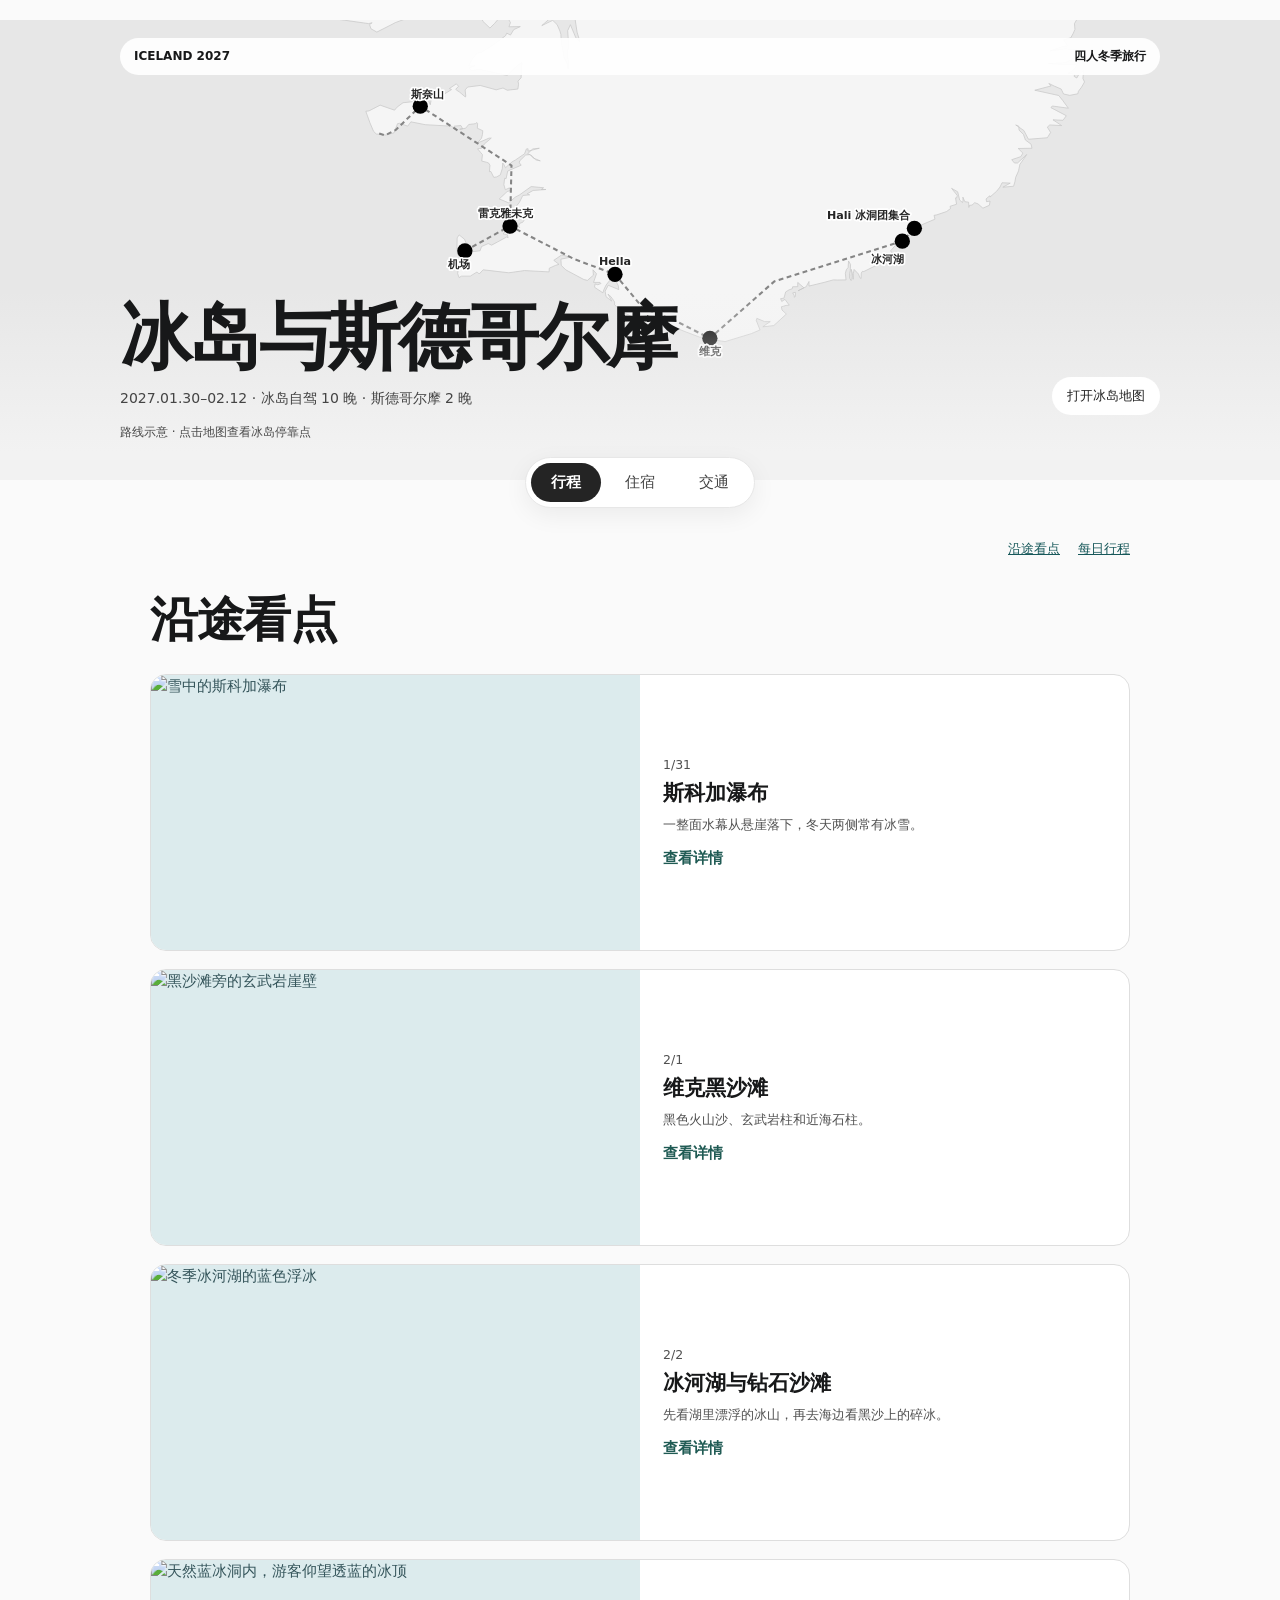
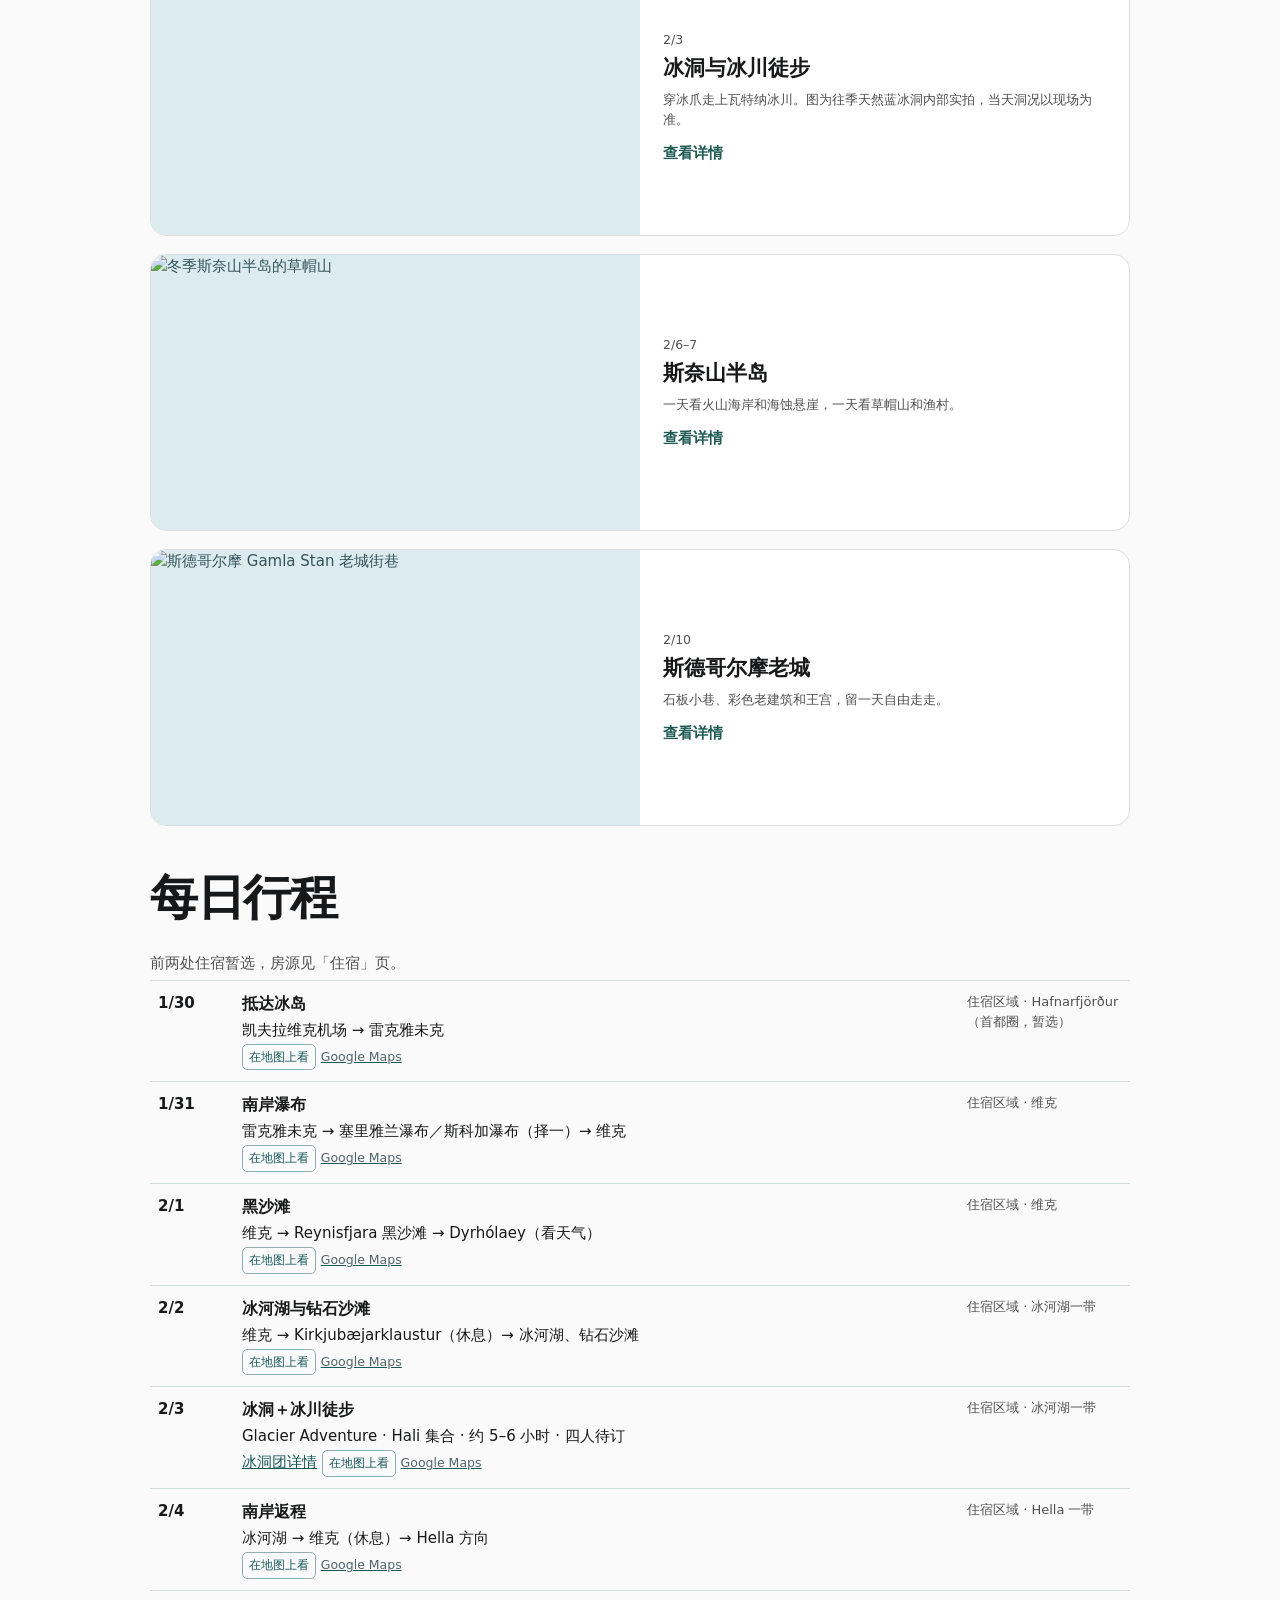
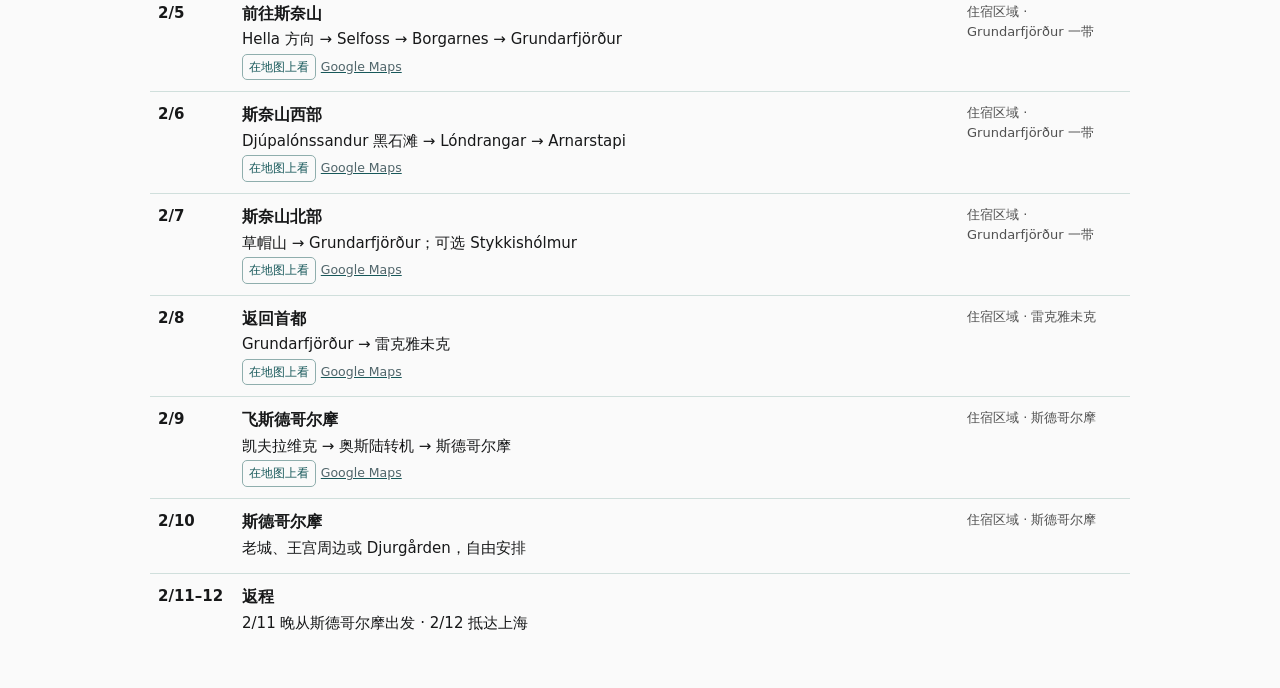
==== commit 47b454a5: "Add the two candidate Airbnb stays with listing photos and links" ====
--- a/nordic-2027/index.html
+++ b/nordic-2027/index.html
@@ -127,6 +127,16 @@
 .map-stops small{display:block}
 .map-stops li:target{background:#eceeee}
 @media(max-width:520px){.map-stops{grid-template-columns:1fr}}
+
+.stay-list{display:grid;gap:16px;margin:18px 0 48px}
+.stay-card{border:1px solid #dedede;border-radius:16px;background:#fff;overflow:hidden}
+.stay-card a{display:grid;grid-template-columns:minmax(0,1fr) minmax(0,1fr);color:inherit;text-decoration:none}
+.stay-card a:focus-visible{outline:2px solid #205b54;outline-offset:-4px}
+.stay-card img{display:block;width:100%;height:100%;max-height:275px;min-height:185px;object-fit:cover;background:#eceeee}
+.stay-copy{align-self:center;padding:22px}
+.stay-copy h3{margin:5px 0 8px;font-size:clamp(18px,2.5vw,25px);line-height:1.22}
+.stay-link{display:inline-block;margin-top:10px;color:#205b54;text-decoration:underline;text-underline-offset:3px}
+@media(max-width:540px){.stay-card a{grid-template-columns:1fr}.stay-card img{height:auto;aspect-ratio:16/10}.stay-copy{padding:15px}}
 </style>
 <header class="map-hero" id="map">
 <div class="hero-map" aria-hidden="true"><svg viewBox="0 0 880 490" role="group" aria-label="冰岛南岸和斯奈山路线地图"><g fill="#f5f7ee" stroke="#afc4c2"><path d="M976,-200.1L946.2,-182.7L931.7,-174.3L935.8,-170.6L939.1,-161.4L927.7,-147.6L917.4,-144.4L920.1,-136.7L927.7,-130.4L936.8,-125.4L955.7,-129.8L964.8,-127.2L967.4,-116.2L970.7,-114.2L972.1,-104.3L970.1,-101.3L967.5,-89.9L952.8,-76.6L948.8,-66.8L949.4,-63.9L949.6,-60L955.5,-55.3L991.8,-68.7L994.7,-57.1L993.2,-51.1L1004.3,-42.1L993.7,-32.7L979.2,-13.9L976.1,-4L981.6,-12.2L987.7,-20.4L1004.6,-38.4L1008,-37.9L1031.2,-27.9L1044.9,-29.1L1045.3,-22.6L1047.1,-20.9L1049.4,-17.6L1050.2,-10.1L1059.1,-16.7L1062.8,-11.6L1065.4,-11.6L1069.6,-2L1065.4,5.2L1066.1,13.5L1063.8,18.9L1060.1,25.7L1049.7,28.4L1055.4,37.1L1045.4,39.1L1030.5,44.6L1052.3,41.6L1069.6,43.2L1071.2,51.1L1052.7,61.4L1027.9,62.8L1057.4,64.5L1068.8,63.6L1066.5,69L1062.4,73.5L1056,76.7L1065.4,78.1L1065.1,81.3L1068.8,83.5L1071.4,78.9L1078.5,72.3L1077.6,84.2L1079.9,89.2L1075.6,96.7L1071.2,102.5L1070.3,106.2L1058.7,108.5L1049.7,106.5L1046.3,99.4L1036.3,95.1L1028.5,91.3L1031.8,94.9L1008.3,101.1L1042.8,108.7L1048.7,116.1L1056.7,127L1033.5,123.8L1031.6,126.2L1053.7,137.8L1048.9,144.4L1034.5,143.7L1047,152L1029.9,151.1L1026.4,154.2L1031.1,161.9L1026.4,169.5L999.2,171.7L992.6,159.1L980.8,151.1L985.2,152.8L985.7,158.6L992,164.7L994.8,172.7L1002.9,178.7L1004.3,184.6L984.4,185L991.2,191.6L988.2,196.7L975.1,201.1L979.1,205.9L983.5,205.8L996.7,193.7L986.8,208L984.9,217.2L980.8,226.5L979.7,232.8L977.8,239.3L962.3,240.7L973,234.8L961.2,234.3L958.2,240.5L953.4,246.5L943.8,254.9L943.9,253.1L942.5,253.8L938.2,257.6L938.9,261.6L943.9,260.7L943,266.7L933.6,270.9L926.6,264.7L921.9,263L917.9,266.5L914.4,266.7L913.4,269.9L913,262.3L907.6,261.5L904.8,255L905,259.8L904.3,262.8L900.2,259.3L897.3,247.3L888.5,242.3L896.7,252.6L895.9,256L894.2,256.1L895.7,265.2L886.4,268.2L887,271.4L881.4,275.7L867.3,280.5L863.3,281.2L864.6,286.7L832.4,300.4L830.8,307.1L822.1,314.1L819.4,314.9L816.3,317L817.6,319.9L810.2,321.4L800.9,332.2L802.2,335L789.1,350.4L789.5,348.6L762.2,362.1L760.1,361.9L758.5,364.2L758.3,372.2L756.5,371L754.5,365.7L748.2,359.1L747.1,364.9L746.8,373.3L745.8,364.9L744.1,358.9L743.6,369.1L744,375.1L741.6,371.4L741.7,364.5L742.7,361.2L743.1,351.9L740.2,346.9L739.6,356.3L737,359.5L735.6,364.9L736.6,374.1L724.5,374.3L718.3,374.1L704.8,377.8L683.3,383L683.3,376.4L680,382.4L679.3,383.9L667.5,389.8L676,385.5L667.1,377.8L667.1,383.9L659.8,384L659.1,386.9L654.5,388.5L649.7,391.4L647.2,400.5L642.4,401.1L644,405.2L648.7,402.2L654.9,410.5L650.2,410.9L646.5,412L643.5,412.8L644.4,417.5L650.7,423.3L632.6,439.9L616.8,441.7L621.9,437.9L627.5,434.2L619.5,434.2L608.2,429.5L607.4,432.6L612.8,446.2L600.2,451.5L562.5,463L532.9,458.4L531.4,456.2L526.2,456.7L506.7,449.3L471.5,435.4L470.4,431.5L467.9,429.4L455.7,429.5L439.9,430.8L436.9,429.5L436.2,431.1L410.1,417.7L411.6,417.6L410,414.3L407.2,413.6L403.3,409.9L403.5,405.9L398.3,398.5L393.9,394.6L399.2,404.6L391.1,398.3L389.8,390.4L394.3,381.9L409.5,388.1L408.7,382.3L402.8,370.8L401.8,364.8L401.3,368.7L391.2,381.5L388.1,387.9L386.6,392.7L374.6,384.8L375.2,379.9L379.3,381.1L383.8,379.3L382.5,377.8L373.1,377.8L377.4,365.3L372.3,359.6L372.9,367.4L364.3,374.8L359.1,373.6L333.4,359.8L326.7,353.4L326.1,344.3L340.8,341.3L327.1,338.3L315.9,346L323.4,351.7L318.2,353.3L309.4,357.3L309.2,362.6L273.8,360.7L251.2,363.9L214.2,359.6L208.5,365.7L205.5,362.7L195.7,368.7L183,368.7L179.5,370.9L177.5,365L178.6,357.2L177.1,351.2L184.3,341.3L183.6,338.2L177.3,337.7L176.5,326.4L176.8,313.6L179.6,309.3L187.4,315.6L193.8,330.7L196.4,333.8L209.8,332.2L211.9,326.1L221.5,321.8L226.4,324.1L235,319.5L248.2,312.3L250.2,313.4L249.1,309.2L242.8,307.8L248.9,302.2L248.2,304.9L253.9,305.7L253.5,303.2L246.1,294.4L260.4,294.5L266.8,298.8L265.2,296.7L267,292.6L271,291.3L272.9,288.7L271,284.8L273.7,280.7L265.6,281.9L263.1,275.9L257.9,278.1L258,273.1L266.5,262.3L271.3,252.6L281.2,251.7L277.7,250.1L286.1,245.4L304.6,244L297.9,244L301.2,241.5L283.3,239.8L266.4,251.9L260.4,255L250.9,263.2L237.4,257.6L248.7,247L254.7,245.1L252.2,241.6L246.1,244.3L244.1,237.2L245.1,228L247.2,228.5L249.6,217.4L269,209L266.3,205.6L266.8,202.8L275.4,194.4L281.8,193.7L285.9,198.4L296.5,202.8L289.8,201.4L284.4,195.4L278.3,192.4L285.8,185.5L295.1,184.6L278.8,188.8L278.9,185.3L276.5,185.6L273.8,192.6L260.9,201.4L255.9,204.2L246.3,212.7L243.8,207.7L242.4,205.9L241.8,213.8L238.9,223L233.6,225.9L229.5,226.5L225.3,218.1L223.3,218.3L224,209L222,205.8L218.8,204.7L212.2,203.1L213.2,193.7L210.3,190.4L206.2,185.4L208.8,185L211.9,184.6L215.9,178.5L225.9,170L222.6,170L213.6,174L205.8,177L211.8,170.3L213.2,164.9L213.7,159.4L205.8,155.8L206.3,149.2L205.3,147.7L203.2,149.1L200.5,149.6L193.5,150.4L189,155.8L180.4,157.3L184.7,156.6L182.2,151.9L172.4,152.8L175,157.2L168.2,152.8L130.8,150.7L110.2,146.6L105.6,152.8L94.1,148.7L91,149.2L85.8,162.5L73.8,165.5L60.4,164.1L56.5,160.3L51.3,148.1L45.3,131.4L49.8,130.9L65.9,122.6L86.7,129.8L90.3,125.4L98.9,119.1L111.9,117.7L114.6,114.3L116.5,120.2L119.6,119.8L121.9,122.2L126.6,120.7L125.9,107L140.7,104L135.9,110.2L134.7,114.3L138.1,122L139.4,114.6L144.4,107.8L152.6,106.3L158.4,106.5L168.7,100.2L165.7,98.6L175.6,91.9L178.8,95.4L174.7,99.8L176.5,101.3L180.3,103.8L188.7,110.9L189.2,109.5L188.3,100.6L191.9,96.5L210,94.2L233,100.5L242.8,97.9L248.9,101.1L264.2,99.4L265.2,92.4L264.4,88L268.8,83.2L270.1,61.1L262.8,66L248.8,79.8L208.9,71L197,73L194.1,68.8L199.9,67.1L202.4,66L193.1,66L199.2,55.4L205.2,47.8L211,46.9L227.5,36.7L246.5,22.6L248.2,18.9L253.5,21.7L258.3,13.8L267.7,9.5L251.4,9.8L253.5,3.6L248.2,-5.5L243.3,-0.9L240,-1L236,-10.1L235.4,-0.5L230.4,5.2L224,11.6L213.9,2L211.2,-5.5L228.7,-12.3L232.4,-16.2L233.5,-22.4L233.8,-24.5L220.1,-10.6L217.3,-14.4L216.6,-17.5L210.6,-12.2L206.4,-13L205.7,-7.6L197.8,-10.1L198.1,-19.2L193.7,-33.5L194.2,-20.8L191.8,-13.3L188,-13.8L184.7,-12.6L181.6,-10.1L177.9,-19.8L180.4,-31.3L177.6,-31.3L172.8,-32.6L173.3,-25.2L175.5,-4.2L170.3,-5.5L170.3,-10.3L164.7,-10.6L160.2,-13L167,-22.5L167,-27.9L161,-20.7L154.8,-27.4L153,-19.8L144.8,-13.8L133.7,-17.6L129.6,-16.3L131.3,-6.9L126.5,-1L115.7,-2.4L110.4,-7L109.1,-4L87.9,3.7L84.4,5.6L61.2,17.4L52.7,12.6L50.7,6.6L54.4,4L49.3,5.2L4,-1.2L2.6,-8L6.9,-13.8L14.8,-22.6L18.4,-31.8L24,-34L37.9,-27.3L54,-16.8L58.7,-10.1L70.1,-11.6L61.5,-13L57,-19.9L47.5,-30.2L57.5,-34.5L68.3,-31.7L58.6,-38.1L46.8,-44.8L39,-60L38,-67.9L87.6,-49.5L93,-43.1L94.2,-35.6L94.1,-29L100.8,-34.9L108.8,-33.8L109.9,-36.9L115.2,-42.1L109.6,-42.7L99.1,-48.1L97.3,-54.3L106.3,-55.2L118.8,-58.9L127.2,-58.9L124.6,-61.7L125.2,-65.7L91.5,-61.4L77.7,-64.7L69.5,-73.9L64.6,-93.8L76.3,-95.2L88.5,-89L98.3,-89.2L121.5,-79.8L120.5,-82.4L107.3,-87.5L90.3,-95.2L81,-105.5L70.4,-115.5L70.1,-127.7L80.6,-130.7L107.1,-121.3L110.5,-112.8L110.8,-115.8L103.5,-124.7L95.6,-128L83.6,-140.8L101.8,-143.1L104.3,-144.3L90.3,-146.9L92.7,-152.3L100.1,-154.8L104,-160.1L132.3,-148.6L138.4,-139.7L143.5,-138.6L147.4,-137.5L150.8,-131.2L151.5,-122.2L143.4,-107.4L151.5,-116.6L155.1,-125.1L158,-123.3L160.2,-117.7L164.8,-119.6L158,-105.1L160.5,-104.1L165.5,-115.1L167.3,-103.6L170.3,-106L171.3,-122L173.7,-127.7L181.2,-123.4L190.5,-109.8L189.8,-101.5L189,-96.9L183.7,-77.8L193.8,-103L196.5,-109.4L200.5,-101.3L202.4,-101.7L202.6,-96.3L204.5,-97.1L205.8,-96.8L202.1,-82.4L204.9,-80.5L211.9,-96.9L208,-108.1L203.9,-118.2L200.8,-124.2L205,-132.5L209.8,-136.4L201.1,-132.5L185.6,-140.8L151.4,-166.8L173.6,-173L187.8,-169.5L193.1,-163.9L192.4,-169.9L204,-173.7L197.9,-173.9L193.9,-178.2L197.9,-182.7L201.1,-185.1L193.8,-182L178.4,-179.9L178.3,-184.4L181.2,-192.6L187.6,-197.2L172.4,-186.6L165.3,-186.4L168.8,-194L163.8,-193.1L157.5,-184.3L135.5,-187.5L130.6,-193.6L140.4,-194.3L144,-202.1L135.9,-210.8L145.1,-209.2L146,-212.5L158.1,-213L161.6,-208.8L160.5,-213.9L163.9,-218.4L173.5,-213L181.5,-208.2L187,-216.9L197.2,-212.5L205.8,-212.5L201.8,-218.4L210.3,-210.8L220.9,-198.2L223.2,-190.5L225.6,-188.6L226,-180.7L224.7,-175.9L230.5,-177.5L233.7,-175L238.4,-179.1L245.7,-175L249.2,-175.8L253.9,-166.7L253.5,-163.9L260.8,-158.3L264.5,-158.8L271,-153.1L273.6,-146.8L273.8,-137.3L276.3,-130.4L281.1,-132L281.7,-124.5L281,-120L284.4,-123.4L283.6,-134.5L292.2,-135.7L295.3,-130.8L291.1,-127.2L292.8,-120.5L308.7,-120.6L314,-112.1L287.2,-106L290.3,-103.2L307.9,-106L302.5,-99.8L317.1,-96.1L313.3,-87.7L313.1,-72.4L298.5,-63.4L304.2,-62.3L312.7,-57.2L288.4,-46.6L283.5,-52.5L280.4,-60.4L271.8,-65.1L275.5,-60.3L279.7,-54.3L277.7,-46.6L282,-38.2L301.8,-35.6L304.9,-28.8L297.9,-17.7L313.8,-26.4L308.9,-0.9L298.5,8.1L314.3,0.5L320.7,6.6L324.7,15.8L326.1,20.6L326.7,31.7L330.1,50.1L330.7,53.7L335.7,63.7L336.4,70.3L337.4,60.6L335.9,53.1L335.5,44.6L337.5,38.7L335.9,15.4L339.8,6.8L347.7,25.7L353.5,31L349.4,17.4L346.5,-1.7L348.9,-13L364.3,-34.5L374,-43.5L377,-46.8L381.8,-43.6L381.3,-40.9L380.3,-27L379.8,-16.1L382.1,-18.7L385.8,-22.2L387.1,-16L386.8,-11.7L391.8,-4L398.8,-4.1L401.3,-14.6L397.5,-19.2L391.2,-20.8L398.8,-22.7L404.2,-23.1L404.9,-13.7L405.2,-22.2L411,-32.1L412,-39L416.7,-40.4L413,-46.7L416.6,-51.3L416.6,-63.7L410,-75.4L411.6,-85.8L404.6,-102.9L402.3,-117.1L400.7,-123.5L401.3,-133.3L409.7,-134.8L414.7,-138.2L423.5,-143L432.1,-142L436,-136.4L439.5,-131.6L442.2,-125.7L449.1,-110L450.9,-103L455,-93.7L466,-88.9L471.3,-86.5L473.1,-80L476.3,-71.1L479.6,-59.9L487.2,-60.4L493.3,-58.9L495.6,-57.5L496.5,-54.6L500.2,-60.1L502.1,-78.5L497.2,-96.9L491.1,-105.9L493.6,-110.5L499.2,-113.9L498.6,-119.5L496.9,-127.2L505.7,-134.4L525.8,-132.8L528,-138L530.2,-134.1L534.3,-131.5L532.2,-136.4L530.9,-139.5L532.9,-147.6L537.9,-154.1L549,-148.6L554.4,-156L558.2,-159.9L560.7,-149.5L568.5,-153.1L575.7,-146.9L577.3,-140.4L578.5,-135.8L582,-137L587.6,-124.8L586,-110.7L597.8,-104.7L607.1,-101.2L611.8,-93.6L614.5,-86.1L618.8,-82.6L619.2,-72.1L621.6,-57.1L625.6,-51.1L630.2,-39.7L634.2,-38.8L632.3,-49.5L628.5,-55.2L629.6,-58.9L630.1,-67.3L632.6,-77.2L629.4,-92.3L625.6,-96.2L623.8,-98.3L622.2,-95.2L616.8,-101.3L616.2,-109.7L610.1,-118.1L610.8,-121.3L607.5,-148.2L620.2,-154.6L629.4,-152L630.2,-149.9L647.8,-148.6L650.4,-140.8L657.2,-139.9L663.5,-133.7L670.1,-119.3L676.1,-111.9L683.3,-95.2L681.6,-105.8L684.7,-109.5L679.7,-111.6L694.1,-112.6L696.7,-106L697,-110.7L697.4,-114.4L698.8,-121.3L701.5,-125.7L701.5,-133.3L708.1,-141.5L712.1,-146.2L710.7,-150.6L715.9,-157.9L725.5,-161.6L739.9,-155.1L743.7,-142.4L743.5,-139.9L747.1,-140.8L748.6,-144.8L763,-147L758.5,-143.9L762.2,-140.2L766.5,-146.9L773.5,-137.1L773.6,-139.9L770.2,-146L767.9,-151.6L783.1,-159L774,-151.6L787,-152.6L793.4,-148.6L787.5,-156.8L790.3,-165.3L792,-168.1L794.1,-175.1L792.2,-181.9L789.1,-186.6L785.4,-194.5L784.1,-200.3L784.2,-205L785.4,-209.3L779,-221.5L784.1,-227.6L785,-223.3L787.5,-228.2L793.1,-230.2L793,-223.9L794.4,-224.8L798.5,-228.8L803.2,-224.9L804.5,-221.6L808.9,-224.6L812.1,-229.7L815.2,-227.5L819,-233.7L833,-233.9L844.5,-222.6L841.1,-216.9L840.5,-213.9L842.6,-208.5L851.8,-209.3L862.3,-204.2L864.6,-197.2L860.2,-181.2L859.7,-177.1L865.5,-173.8L866.2,-165.5L878,-166.4L881.4,-165.2L883.2,-159.5L892.1,-153L898.2,-149.9L898.6,-152.8L900.9,-163L903.6,-174.3L923.1,-178.3L930.7,-186.2L934.1,-195L948.9,-201.7L957.3,-197.2Z"/><path d="M663.6,391.9L663.8,397.6L662.3,399.2L661.8,396.1L659.8,392.9Z"/><path d="M638.3,-240L641.1,-234.4L637.3,-239.4Z"/><path d="M417.5,452.5L417.7,458.3L415.1,461L415.5,451.2L417.5,452.5Z"/><path d="M601.9,-117.4L604.2,-110.7L600.9,-111.1L598.6,-120L601.9,-117.4Z"/></g><polyline class="route" points="187.9,332.3 252.9,296.6 345.2,344.1 404,366.1 444.2,414.5 491.1,433.1 540.6,458.2 633.3,376.3 817.6,318.4 835,299.9"/><polyline class="route" points="252.9,296.6 255,209.4 123.7,124.1 88.4,158.3 72.8,166.1 60,162.1"/><g id="selected"></g><g><circle cx="187.9" cy="332.3" r="11"/><text x="179.9" y="356.3" text-anchor="middle">机场</text></g><g><circle cx="252.9" cy="296.6" r="11"/><text x="245.9" y="283.6" text-anchor="middle">雷克雅未克</text></g><g><circle cx="540.6" cy="458.2" r="11"/><text x="540.6" y="482.2" text-anchor="middle">维克</text></g><g><circle cx="817.6" cy="318.4" r="11"/><text x="795.6" y="349.4" text-anchor="middle">冰河湖</text></g><g><circle cx="835" cy="299.9" r="11"/><text x="829" y="286.9" text-anchor="end">Hali 冰洞团集合</text></g><g><circle cx="404" cy="366.1" r="11"/><text x="404" y="353.1" text-anchor="middle">Hella</text></g><g><circle cx="123.7" cy="124.1" r="11"/><text x="133.7" y="112.1" text-anchor="middle">斯奈山</text></g></svg></div>
@@ -140,8 +150,8 @@
 <article class="place"><a class="sight-link" href="#place-glacier-lagoon"><img src="https://adventures.is/media/226926/jokulsarlon-glacier-lagoon-winter.jpg" alt="冬季冰河湖的蓝色浮冰" width="480" height="300" loading="lazy" decoding="async" referrerpolicy="no-referrer"><div class="place-body"><div class="place-date"><small>2/2</small></div><h3>冰河湖与钻石沙滩</h3><p>先看湖里漂浮的冰山，再去海边看黑沙上的碎冰。</p><span class="place-action">查看详情</span></div></a></article>
 <article class="place"><a class="sight-link" href="#place-blue-ice-cave"><img src="https://whereamber.com/wp-content/uploads/2025/02/blueicecaveIMG_1789.jpg" alt="天然蓝冰洞内，游客仰望透蓝的冰顶" width="480" height="300" loading="lazy" decoding="async" referrerpolicy="no-referrer"><div class="place-body"><div class="place-date"><small>2/3</small></div><h3>冰洞与冰川徒步</h3><p>穿冰爪走上瓦特纳冰川。图为往季天然蓝冰洞内部实拍，当天洞况以现场为准。</p><span class="place-action">查看详情</span></div></a></article>
 <article class="place"><a class="sight-link" href="#place-snaefellsnes"><img src="https://c.arvakur.is/frimg/9/47/947803.jpg" alt="冬季斯奈山半岛的草帽山" width="480" height="300" loading="lazy" decoding="async" referrerpolicy="no-referrer"><div class="place-body"><div class="place-date"><small>2/6–7</small></div><h3>斯奈山半岛</h3><p>一天看火山海岸和海蚀悬崖，一天看草帽山和渔村。</p><span class="place-action">查看详情</span></div></a></article>
-<article class="place"><a class="sight-link" href="#place-gamla-stan"><img src="https://cdn.audleytravel.com/828/591/60/15994496-gamla-stan-stockholm.jpg" alt="斯德哥尔摩 Gamla Stan 老城街巷" width="480" height="300" loading="lazy" decoding="async" referrerpolicy="no-referrer"><div class="place-body"><div class="place-date"><small>2/10</small></div><h3>斯德哥尔摩老城</h3><p>石板小巷、彩色老建筑和王宫，留一天自由走走。</p><span class="place-action">查看详情</span></div></a></article></div></section><section id="daily"><h2>每日行程</h2><p class="meta">住宿栏为参考区域，四人 Airbnb 待选。</p>
-<article class="row" id="day0"><div class="date">1/30</div><div><h3>抵达冰岛</h3><p>凯夫拉维克机场 → 雷克雅未克</p><button type="button" data-show="0" aria-label="1/30 在地图上看">在地图上看</button> <a href="https://www.google.com/maps/search/?api=1&amp;query=64.147%2C-21.942" aria-label="1/30 Google Maps 目的地"><small>Google Maps</small></a></div><div class="stay">住宿区域 · 雷克雅未克</div></article>
+<article class="place"><a class="sight-link" href="#place-gamla-stan"><img src="https://cdn.audleytravel.com/828/591/60/15994496-gamla-stan-stockholm.jpg" alt="斯德哥尔摩 Gamla Stan 老城街巷" width="480" height="300" loading="lazy" decoding="async" referrerpolicy="no-referrer"><div class="place-body"><div class="place-date"><small>2/10</small></div><h3>斯德哥尔摩老城</h3><p>石板小巷、彩色老建筑和王宫，留一天自由走走。</p><span class="place-action">查看详情</span></div></a></article></div></section><section id="daily"><h2>每日行程</h2><p class="meta">前两处住宿暂选，房源见「住宿」页。</p>
+<article class="row" id="day0"><div class="date">1/30</div><div><h3>抵达冰岛</h3><p>凯夫拉维克机场 → 雷克雅未克</p><button type="button" data-show="0" aria-label="1/30 在地图上看">在地图上看</button> <a href="https://www.google.com/maps/search/?api=1&amp;query=64.147%2C-21.942" aria-label="1/30 Google Maps 目的地"><small>Google Maps</small></a></div><div class="stay">住宿区域 · Hafnarfjörður（首都圈，暂选）</div></article>
 <article class="row" id="day1"><div class="date">1/31</div><div><h3>南岸瀑布</h3><p>雷克雅未克 → 塞里雅兰瀑布／斯科加瀑布（择一）→ 维克</p><button type="button" data-show="1" aria-label="1/31 在地图上看">在地图上看</button> <a href="https://www.google.com/maps/search/?api=1&amp;query=63.419%2C-19.006" aria-label="1/31 Google Maps 目的地"><small>Google Maps</small></a></div><div class="stay">住宿区域 · 维克</div></article>
 <article class="row" id="day2"><div class="date">2/1</div><div><h3>黑沙滩</h3><p>维克 → Reynisfjara 黑沙滩 → Dyrhólaey（看天气）</p><button type="button" data-show="2" aria-label="2/1 在地图上看">在地图上看</button> <a href="https://www.google.com/maps/search/?api=1&amp;query=63.404%2C-19.127" aria-label="2/1 Google Maps 目的地"><small>Google Maps</small></a></div><div class="stay">住宿区域 · 维克</div></article>
 <article class="row" id="day3"><div class="date">2/2</div><div><h3>冰河湖与钻石沙滩</h3><p>维克 → Kirkjubæjarklaustur（休息）→ 冰河湖、钻石沙滩</p><button type="button" data-show="3" aria-label="2/2 在地图上看">在地图上看</button> <a href="https://www.google.com/maps/search/?api=1&amp;query=64.041%2C-16.177" aria-label="2/2 Google Maps 目的地"><small>Google Maps</small></a></div><div class="stay">住宿区域 · 冰河湖一带</div></article>
@@ -154,7 +164,13 @@
 <article class="row" id="day10"><div class="date">2/9</div><div><h3>飞斯德哥尔摩</h3><p>凯夫拉维克 → 奥斯陆转机 → 斯德哥尔摩</p><button type="button" data-show="10" aria-label="2/9 在地图上看">在地图上看</button> <a href="https://www.google.com/maps/search/?api=1&amp;query=63.986%2C-22.605" aria-label="2/9 Google Maps 目的地"><small>Google Maps</small></a></div><div class="stay">住宿区域 · 斯德哥尔摩</div></article>
 <article class="row" id="day11"><div class="date">2/10</div><div><h3>斯德哥尔摩</h3><p>老城、王宫周边或 Djurgården，自由安排</p></div><div class="stay">住宿区域 · 斯德哥尔摩</div></article>
 <article class="row" id="day12"><div class="date">2/11–12</div><div><h3>返程</h3><p>2/11 晚从斯德哥尔摩出发 · 2/12 抵达上海</p></div><div class="stay"></div></article>
-</section></div><section id="stay" data-panel hidden><h2>住宿</h2><p class="empty">四人 Airbnb 待补充。</p></section><section id="transport" data-panel hidden><h2>交通</h2><article class="tile"><h3>冰岛租车 · Lotus Car Rental</h3>
+</section></div><section id="stay" data-panel hidden><h2>住宿</h2><p class="meta">首三晚暂选，其他住宿待补充。原始链接默认 1 位成人，查看价格和空房时请改为 4 人。</p>
+<div class="stay-list"><article class="stay-card"><a href="https://www.airbnb.cn/rooms/5047544?unique_share_id=733fd228-bd8d-4a5e-a95f-30bb2aa5f8f4&amp;viralityEntryPoint=1&amp;s=76&amp;check_in=2027-01-30&amp;check_out=2027-01-31&amp;guests=1&amp;adults=1" target="_blank" rel="noopener noreferrer">
+<img src="https://a0.muscache.com/im/pictures/103261974/9754f0a3_original.jpg?im_w=720" width="720" height="480" loading="lazy" decoding="async" referrerpolicy="no-referrer" alt="B-14 Ocean view apartment 的 Airbnb 房源照片">
+<div class="stay-copy"><p class="meta">1 月 30 日入住 · 1 月 31 日退房 · 1 晚</p><h3>B-14 Ocean view apartment</h3><p>首都圈 · Hafnarfjörður</p><p class="meta">4 人 · 3 间卧室 · 4 张床 · 1 间卫浴</p><span class="stay-link">打开 Airbnb 原房源</span></div></a></article>
+<article class="stay-card"><a href="https://www.airbnb.cn/rooms/1431072769331496295?unique_share_id=a6a48afa-5b3b-4775-9805-ec3f28a088e4&amp;viralityEntryPoint=1&amp;s=76&amp;check_in=2027-01-31&amp;check_out=2027-02-02&amp;guests=1&amp;adults=1" target="_blank" rel="noopener noreferrer">
+<img src="https://a0.muscache.com/im/pictures/hosting/Hosting-1431072769331496295/original/b0af77cf-35f2-4cb6-85ef-09906d1007ee.jpeg?im_w=720" width="720" height="480" loading="lazy" decoding="async" referrerpolicy="no-referrer" alt="Stunning Views of Dyrhólaey – Apt. 2 的 Airbnb 房源照片">
+<div class="stay-copy"><p class="meta">1 月 31 日入住 · 2 月 2 日退房 · 2 晚</p><h3>Stunning Views of Dyrhólaey – Apt. 2</h3><p>南岸 · 维克附近</p><p class="meta">4 人 · 2 间卧室 · 3 张床 · 1 间卫浴</p><span class="stay-link">打开 Airbnb 原房源</span></div></a></article></div></section><section id="transport" data-panel hidden><h2>交通</h2><article class="tile"><h3>冰岛租车 · Lotus Car Rental</h3>
 <p><strong>1 月 30 日 18:30</strong> · 凯夫拉维克机场（KEF）取车。</p>
 <p><strong>2 月 9 日 11:00</strong> · 订单上的 KEF 还车时间。当天计划 11:55 起飞，需提前还车，实际时间待定。</p>
 </article><article class="tile"><h3>航班</h3><p>1/30 抵达凯夫拉维克。</p><p>2/9 经奥斯陆飞斯德哥尔摩。</p><p>2/11 从斯德哥尔摩返程，2/12 抵达上海。</p></article></section><article class="sight-detail" data-sight="skogafoss" id="place-skogafoss" hidden>
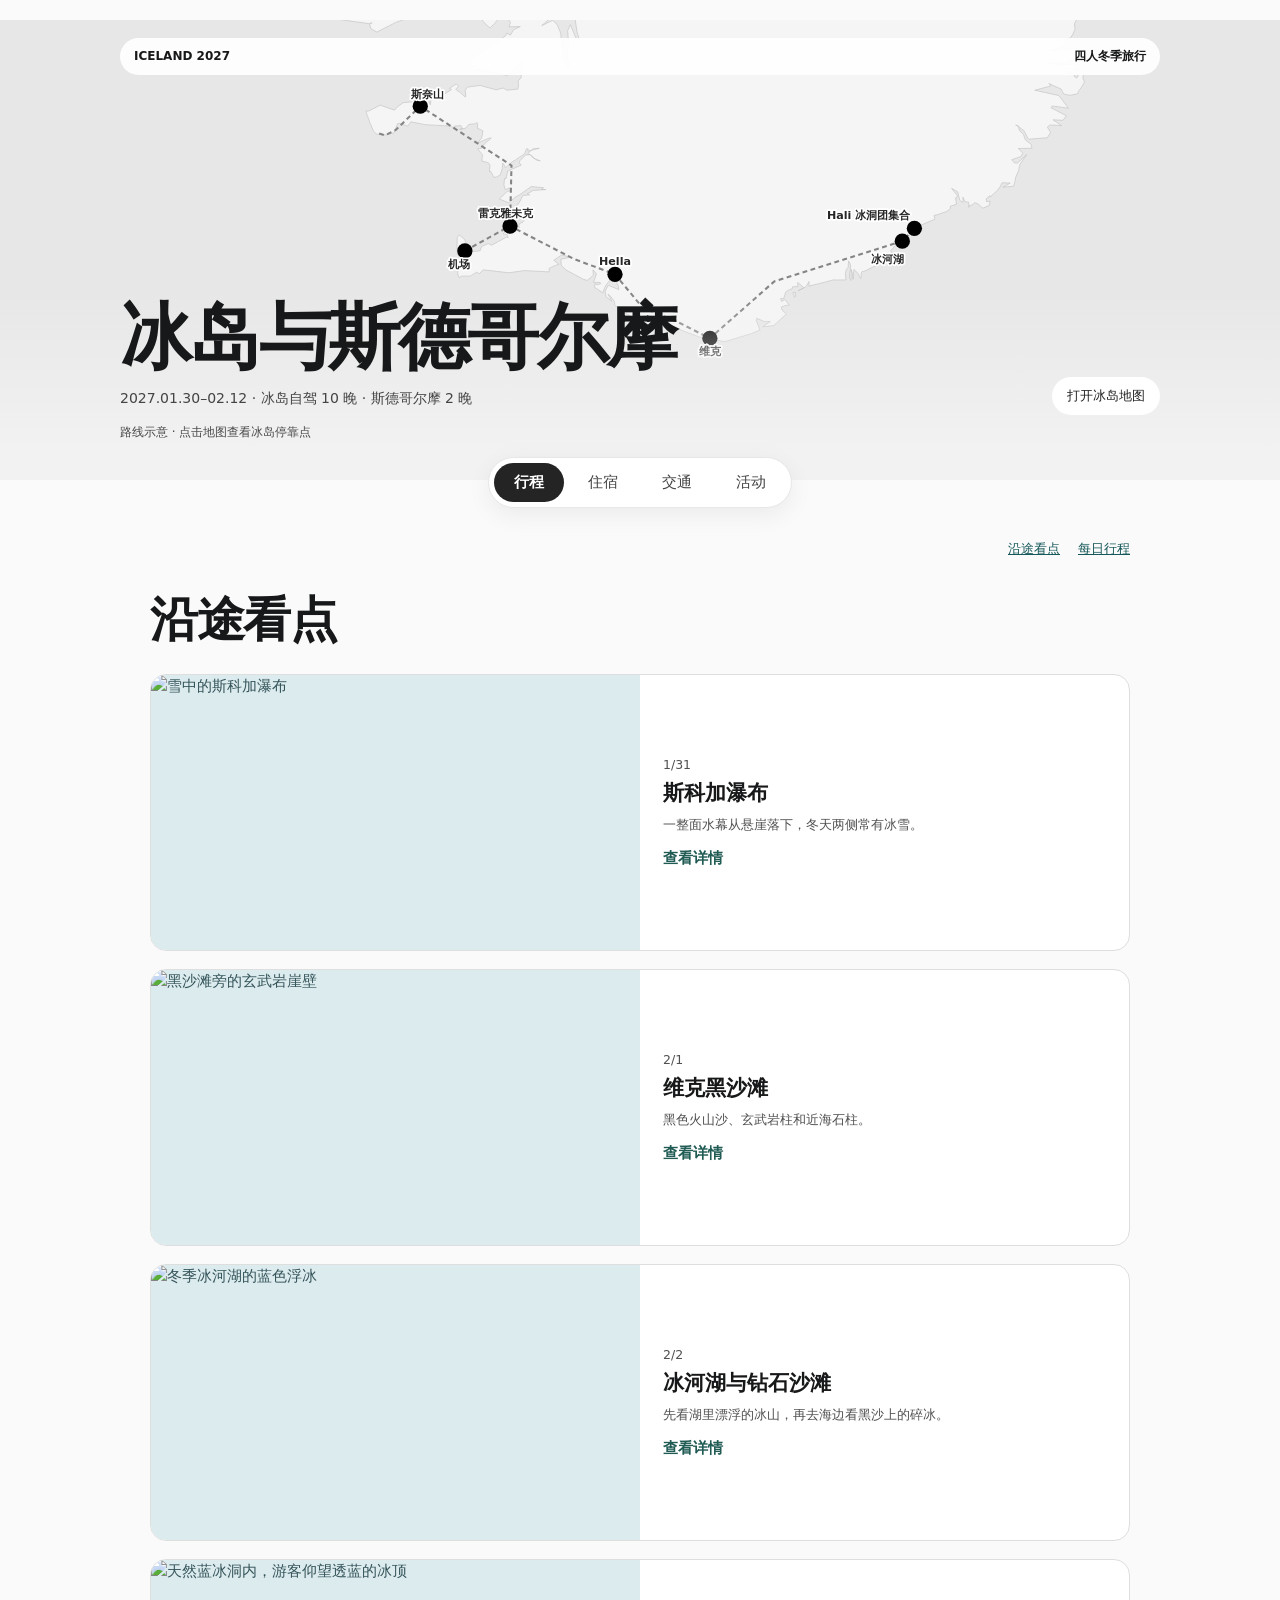
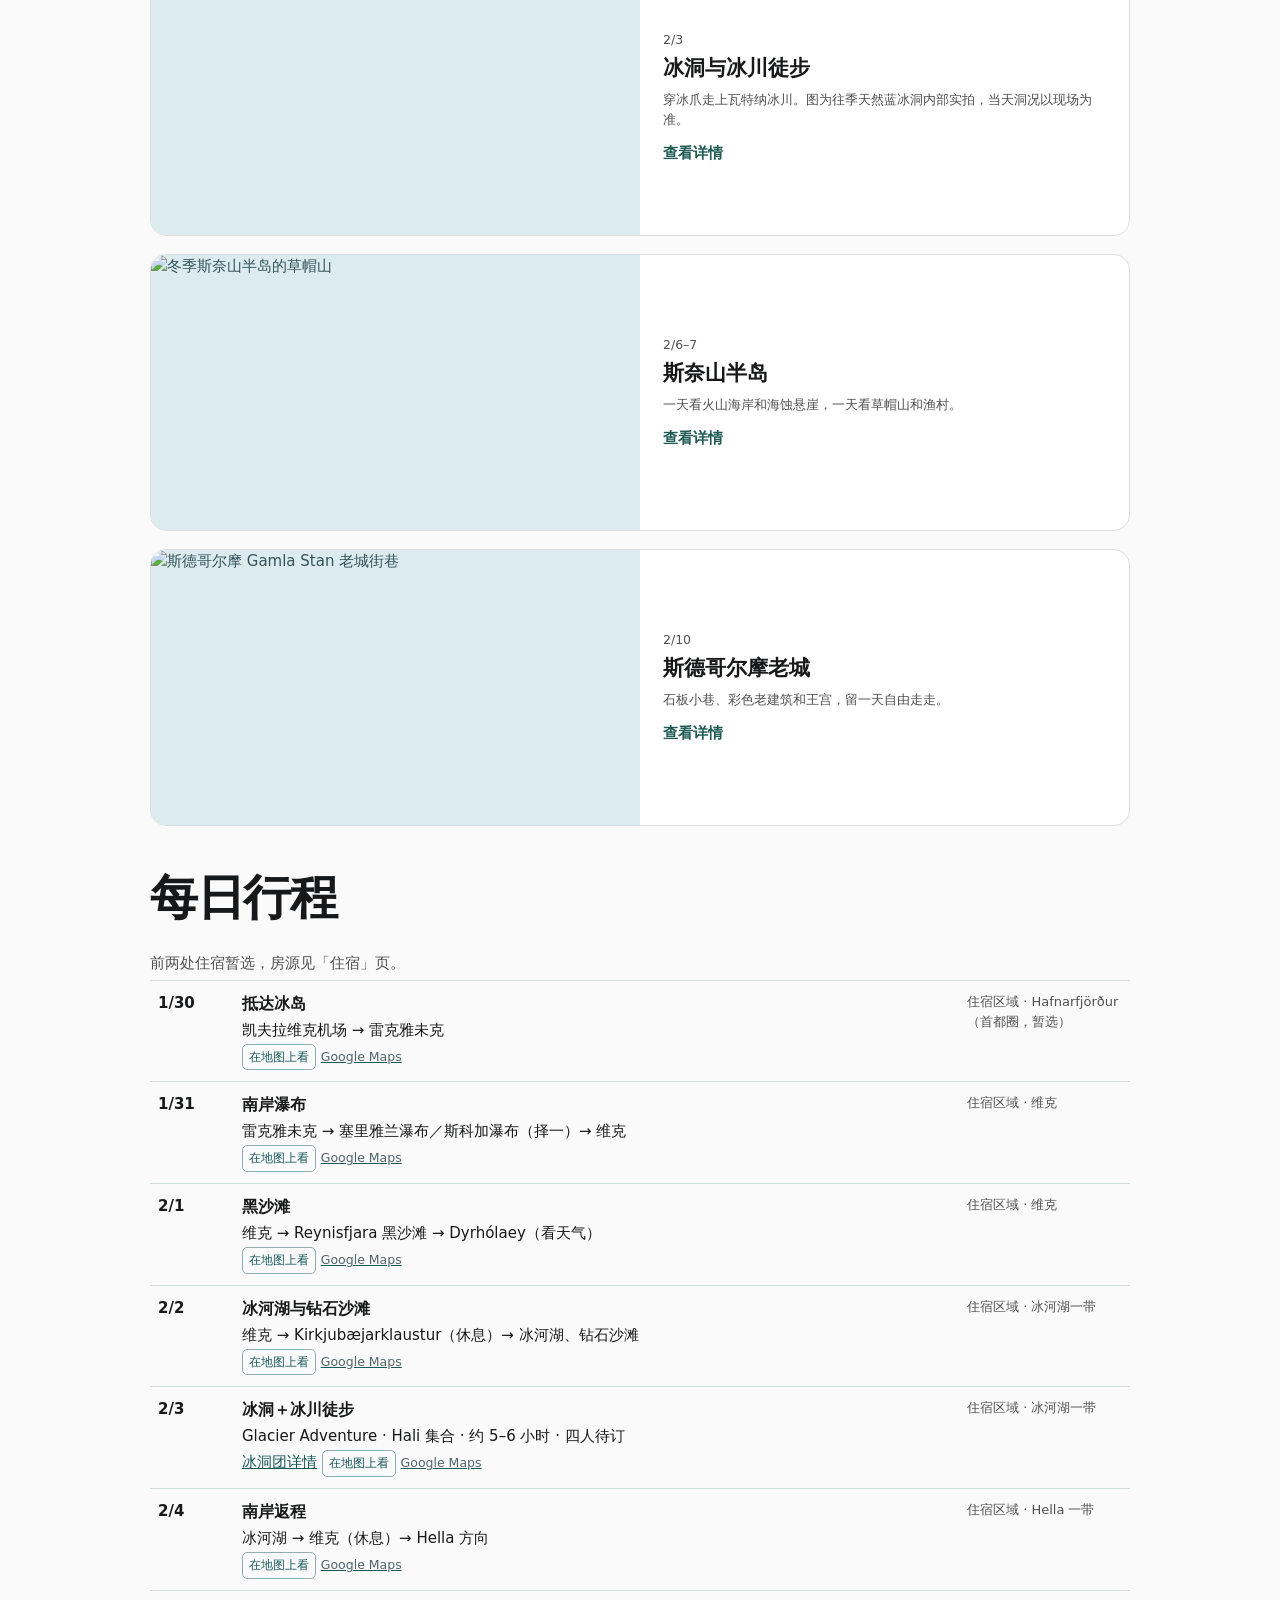
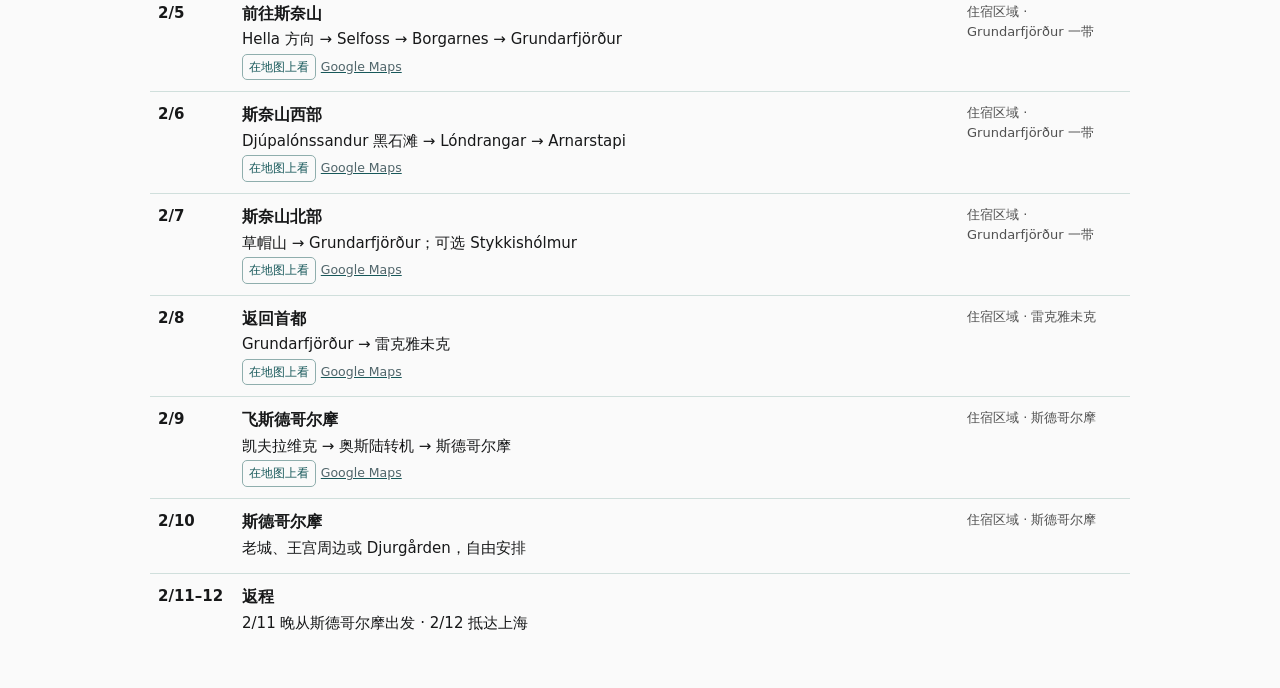
==== commit 6fe27d2a: "Add an Activities tab for the Glacier Adventure ice cave hike" ====
--- a/nordic-2027/index.html
+++ b/nordic-2027/index.html
@@ -137,6 +137,16 @@
 .stay-copy h3{margin:5px 0 8px;font-size:clamp(18px,2.5vw,25px);line-height:1.22}
 .stay-link{display:inline-block;margin-top:10px;color:#205b54;text-decoration:underline;text-underline-offset:3px}
 @media(max-width:540px){.stay-card a{grid-template-columns:1fr}.stay-card img{height:auto;aspect-ratio:16/10}.stay-copy{padding:15px}}
+
+.activity-guide{max-width:760px;margin:12px 0 48px}
+.activity-guide h3{font-size:clamp(23px,4vw,36px);margin:4px 0}
+.activity-guide figure{margin:18px 0}
+.activity-guide figure img{display:block;width:100%;height:auto;max-height:390px;object-fit:cover;object-position:center 47%;border-radius:14px}
+.activity-guide figcaption{color:#555;font-size:12px;margin-top:5px}
+.activity-guide h4{font-size:17px;margin:19px 0 4px}
+.activity-facts{margin:0}.activity-facts div{display:grid;grid-template-columns:70px 1fr;gap:10px;padding:10px 0;border-bottom:1px solid #ddd}.activity-facts dt{font-weight:700}.activity-facts dd{margin:0}
+.activity-links{display:flex;flex-wrap:wrap;gap:9px 18px;margin-top:20px}
+@media(max-width:420px){.primary a{padding-inline:13px}}
 </style>
 <header class="map-hero" id="map">
 <div class="hero-map" aria-hidden="true"><svg viewBox="0 0 880 490" role="group" aria-label="冰岛南岸和斯奈山路线地图"><g fill="#f5f7ee" stroke="#afc4c2"><path d="M976,-200.1L946.2,-182.7L931.7,-174.3L935.8,-170.6L939.1,-161.4L927.7,-147.6L917.4,-144.4L920.1,-136.7L927.7,-130.4L936.8,-125.4L955.7,-129.8L964.8,-127.2L967.4,-116.2L970.7,-114.2L972.1,-104.3L970.1,-101.3L967.5,-89.9L952.8,-76.6L948.8,-66.8L949.4,-63.9L949.6,-60L955.5,-55.3L991.8,-68.7L994.7,-57.1L993.2,-51.1L1004.3,-42.1L993.7,-32.7L979.2,-13.9L976.1,-4L981.6,-12.2L987.7,-20.4L1004.6,-38.4L1008,-37.9L1031.2,-27.9L1044.9,-29.1L1045.3,-22.6L1047.1,-20.9L1049.4,-17.6L1050.2,-10.1L1059.1,-16.7L1062.8,-11.6L1065.4,-11.6L1069.6,-2L1065.4,5.2L1066.1,13.5L1063.8,18.9L1060.1,25.7L1049.7,28.4L1055.4,37.1L1045.4,39.1L1030.5,44.6L1052.3,41.6L1069.6,43.2L1071.2,51.1L1052.7,61.4L1027.9,62.8L1057.4,64.5L1068.8,63.6L1066.5,69L1062.4,73.5L1056,76.7L1065.4,78.1L1065.1,81.3L1068.8,83.5L1071.4,78.9L1078.5,72.3L1077.6,84.2L1079.9,89.2L1075.6,96.7L1071.2,102.5L1070.3,106.2L1058.7,108.5L1049.7,106.5L1046.3,99.4L1036.3,95.1L1028.5,91.3L1031.8,94.9L1008.3,101.1L1042.8,108.7L1048.7,116.1L1056.7,127L1033.5,123.8L1031.6,126.2L1053.7,137.8L1048.9,144.4L1034.5,143.7L1047,152L1029.9,151.1L1026.4,154.2L1031.1,161.9L1026.4,169.5L999.2,171.7L992.6,159.1L980.8,151.1L985.2,152.8L985.7,158.6L992,164.7L994.8,172.7L1002.9,178.7L1004.3,184.6L984.4,185L991.2,191.6L988.2,196.7L975.1,201.1L979.1,205.9L983.5,205.8L996.7,193.7L986.8,208L984.9,217.2L980.8,226.5L979.7,232.8L977.8,239.3L962.3,240.7L973,234.8L961.2,234.3L958.2,240.5L953.4,246.5L943.8,254.9L943.9,253.1L942.5,253.8L938.2,257.6L938.9,261.6L943.9,260.7L943,266.7L933.6,270.9L926.6,264.7L921.9,263L917.9,266.5L914.4,266.7L913.4,269.9L913,262.3L907.6,261.5L904.8,255L905,259.8L904.3,262.8L900.2,259.3L897.3,247.3L888.5,242.3L896.7,252.6L895.9,256L894.2,256.1L895.7,265.2L886.4,268.2L887,271.4L881.4,275.7L867.3,280.5L863.3,281.2L864.6,286.7L832.4,300.4L830.8,307.1L822.1,314.1L819.4,314.9L816.3,317L817.6,319.9L810.2,321.4L800.9,332.2L802.2,335L789.1,350.4L789.5,348.6L762.2,362.1L760.1,361.9L758.5,364.2L758.3,372.2L756.5,371L754.5,365.7L748.2,359.1L747.1,364.9L746.8,373.3L745.8,364.9L744.1,358.9L743.6,369.1L744,375.1L741.6,371.4L741.7,364.5L742.7,361.2L743.1,351.9L740.2,346.9L739.6,356.3L737,359.5L735.6,364.9L736.6,374.1L724.5,374.3L718.3,374.1L704.8,377.8L683.3,383L683.3,376.4L680,382.4L679.3,383.9L667.5,389.8L676,385.5L667.1,377.8L667.1,383.9L659.8,384L659.1,386.9L654.5,388.5L649.7,391.4L647.2,400.5L642.4,401.1L644,405.2L648.7,402.2L654.9,410.5L650.2,410.9L646.5,412L643.5,412.8L644.4,417.5L650.7,423.3L632.6,439.9L616.8,441.7L621.9,437.9L627.5,434.2L619.5,434.2L608.2,429.5L607.4,432.6L612.8,446.2L600.2,451.5L562.5,463L532.9,458.4L531.4,456.2L526.2,456.7L506.7,449.3L471.5,435.4L470.4,431.5L467.9,429.4L455.7,429.5L439.9,430.8L436.9,429.5L436.2,431.1L410.1,417.7L411.6,417.6L410,414.3L407.2,413.6L403.3,409.9L403.5,405.9L398.3,398.5L393.9,394.6L399.2,404.6L391.1,398.3L389.8,390.4L394.3,381.9L409.5,388.1L408.7,382.3L402.8,370.8L401.8,364.8L401.3,368.7L391.2,381.5L388.1,387.9L386.6,392.7L374.6,384.8L375.2,379.9L379.3,381.1L383.8,379.3L382.5,377.8L373.1,377.8L377.4,365.3L372.3,359.6L372.9,367.4L364.3,374.8L359.1,373.6L333.4,359.8L326.7,353.4L326.1,344.3L340.8,341.3L327.1,338.3L315.9,346L323.4,351.7L318.2,353.3L309.4,357.3L309.2,362.6L273.8,360.7L251.2,363.9L214.2,359.6L208.5,365.7L205.5,362.7L195.7,368.7L183,368.7L179.5,370.9L177.5,365L178.6,357.2L177.1,351.2L184.3,341.3L183.6,338.2L177.3,337.7L176.5,326.4L176.8,313.6L179.6,309.3L187.4,315.6L193.8,330.7L196.4,333.8L209.8,332.2L211.9,326.1L221.5,321.8L226.4,324.1L235,319.5L248.2,312.3L250.2,313.4L249.1,309.2L242.8,307.8L248.9,302.2L248.2,304.9L253.9,305.7L253.5,303.2L246.1,294.4L260.4,294.5L266.8,298.8L265.2,296.7L267,292.6L271,291.3L272.9,288.7L271,284.8L273.7,280.7L265.6,281.9L263.1,275.9L257.9,278.1L258,273.1L266.5,262.3L271.3,252.6L281.2,251.7L277.7,250.1L286.1,245.4L304.6,244L297.9,244L301.2,241.5L283.3,239.8L266.4,251.9L260.4,255L250.9,263.2L237.4,257.6L248.7,247L254.7,245.1L252.2,241.6L246.1,244.3L244.1,237.2L245.1,228L247.2,228.5L249.6,217.4L269,209L266.3,205.6L266.8,202.8L275.4,194.4L281.8,193.7L285.9,198.4L296.5,202.8L289.8,201.4L284.4,195.4L278.3,192.4L285.8,185.5L295.1,184.6L278.8,188.8L278.9,185.3L276.5,185.6L273.8,192.6L260.9,201.4L255.9,204.2L246.3,212.7L243.8,207.7L242.4,205.9L241.8,213.8L238.9,223L233.6,225.9L229.5,226.5L225.3,218.1L223.3,218.3L224,209L222,205.8L218.8,204.7L212.2,203.1L213.2,193.7L210.3,190.4L206.2,185.4L208.8,185L211.9,184.6L215.9,178.5L225.9,170L222.6,170L213.6,174L205.8,177L211.8,170.3L213.2,164.9L213.7,159.4L205.8,155.8L206.3,149.2L205.3,147.7L203.2,149.1L200.5,149.6L193.5,150.4L189,155.8L180.4,157.3L184.7,156.6L182.2,151.9L172.4,152.8L175,157.2L168.2,152.8L130.8,150.7L110.2,146.6L105.6,152.8L94.1,148.7L91,149.2L85.8,162.5L73.8,165.5L60.4,164.1L56.5,160.3L51.3,148.1L45.3,131.4L49.8,130.9L65.9,122.6L86.7,129.8L90.3,125.4L98.9,119.1L111.9,117.7L114.6,114.3L116.5,120.2L119.6,119.8L121.9,122.2L126.6,120.7L125.9,107L140.7,104L135.9,110.2L134.7,114.3L138.1,122L139.4,114.6L144.4,107.8L152.6,106.3L158.4,106.5L168.7,100.2L165.7,98.6L175.6,91.9L178.8,95.4L174.7,99.8L176.5,101.3L180.3,103.8L188.7,110.9L189.2,109.5L188.3,100.6L191.9,96.5L210,94.2L233,100.5L242.8,97.9L248.9,101.1L264.2,99.4L265.2,92.4L264.4,88L268.8,83.2L270.1,61.1L262.8,66L248.8,79.8L208.9,71L197,73L194.1,68.8L199.9,67.1L202.4,66L193.1,66L199.2,55.4L205.2,47.8L211,46.9L227.5,36.7L246.5,22.6L248.2,18.9L253.5,21.7L258.3,13.8L267.7,9.5L251.4,9.8L253.5,3.6L248.2,-5.5L243.3,-0.9L240,-1L236,-10.1L235.4,-0.5L230.4,5.2L224,11.6L213.9,2L211.2,-5.5L228.7,-12.3L232.4,-16.2L233.5,-22.4L233.8,-24.5L220.1,-10.6L217.3,-14.4L216.6,-17.5L210.6,-12.2L206.4,-13L205.7,-7.6L197.8,-10.1L198.1,-19.2L193.7,-33.5L194.2,-20.8L191.8,-13.3L188,-13.8L184.7,-12.6L181.6,-10.1L177.9,-19.8L180.4,-31.3L177.6,-31.3L172.8,-32.6L173.3,-25.2L175.5,-4.2L170.3,-5.5L170.3,-10.3L164.7,-10.6L160.2,-13L167,-22.5L167,-27.9L161,-20.7L154.8,-27.4L153,-19.8L144.8,-13.8L133.7,-17.6L129.6,-16.3L131.3,-6.9L126.5,-1L115.7,-2.4L110.4,-7L109.1,-4L87.9,3.7L84.4,5.6L61.2,17.4L52.7,12.6L50.7,6.6L54.4,4L49.3,5.2L4,-1.2L2.6,-8L6.9,-13.8L14.8,-22.6L18.4,-31.8L24,-34L37.9,-27.3L54,-16.8L58.7,-10.1L70.1,-11.6L61.5,-13L57,-19.9L47.5,-30.2L57.5,-34.5L68.3,-31.7L58.6,-38.1L46.8,-44.8L39,-60L38,-67.9L87.6,-49.5L93,-43.1L94.2,-35.6L94.1,-29L100.8,-34.9L108.8,-33.8L109.9,-36.9L115.2,-42.1L109.6,-42.7L99.1,-48.1L97.3,-54.3L106.3,-55.2L118.8,-58.9L127.2,-58.9L124.6,-61.7L125.2,-65.7L91.5,-61.4L77.7,-64.7L69.5,-73.9L64.6,-93.8L76.3,-95.2L88.5,-89L98.3,-89.2L121.5,-79.8L120.5,-82.4L107.3,-87.5L90.3,-95.2L81,-105.5L70.4,-115.5L70.1,-127.7L80.6,-130.7L107.1,-121.3L110.5,-112.8L110.8,-115.8L103.5,-124.7L95.6,-128L83.6,-140.8L101.8,-143.1L104.3,-144.3L90.3,-146.9L92.7,-152.3L100.1,-154.8L104,-160.1L132.3,-148.6L138.4,-139.7L143.5,-138.6L147.4,-137.5L150.8,-131.2L151.5,-122.2L143.4,-107.4L151.5,-116.6L155.1,-125.1L158,-123.3L160.2,-117.7L164.8,-119.6L158,-105.1L160.5,-104.1L165.5,-115.1L167.3,-103.6L170.3,-106L171.3,-122L173.7,-127.7L181.2,-123.4L190.5,-109.8L189.8,-101.5L189,-96.9L183.7,-77.8L193.8,-103L196.5,-109.4L200.5,-101.3L202.4,-101.7L202.6,-96.3L204.5,-97.1L205.8,-96.8L202.1,-82.4L204.9,-80.5L211.9,-96.9L208,-108.1L203.9,-118.2L200.8,-124.2L205,-132.5L209.8,-136.4L201.1,-132.5L185.6,-140.8L151.4,-166.8L173.6,-173L187.8,-169.5L193.1,-163.9L192.4,-169.9L204,-173.7L197.9,-173.9L193.9,-178.2L197.9,-182.7L201.1,-185.1L193.8,-182L178.4,-179.9L178.3,-184.4L181.2,-192.6L187.6,-197.2L172.4,-186.6L165.3,-186.4L168.8,-194L163.8,-193.1L157.5,-184.3L135.5,-187.5L130.6,-193.6L140.4,-194.3L144,-202.1L135.9,-210.8L145.1,-209.2L146,-212.5L158.1,-213L161.6,-208.8L160.5,-213.9L163.9,-218.4L173.5,-213L181.5,-208.2L187,-216.9L197.2,-212.5L205.8,-212.5L201.8,-218.4L210.3,-210.8L220.9,-198.2L223.2,-190.5L225.6,-188.6L226,-180.7L224.7,-175.9L230.5,-177.5L233.7,-175L238.4,-179.1L245.7,-175L249.2,-175.8L253.9,-166.7L253.5,-163.9L260.8,-158.3L264.5,-158.8L271,-153.1L273.6,-146.8L273.8,-137.3L276.3,-130.4L281.1,-132L281.7,-124.5L281,-120L284.4,-123.4L283.6,-134.5L292.2,-135.7L295.3,-130.8L291.1,-127.2L292.8,-120.5L308.7,-120.6L314,-112.1L287.2,-106L290.3,-103.2L307.9,-106L302.5,-99.8L317.1,-96.1L313.3,-87.7L313.1,-72.4L298.5,-63.4L304.2,-62.3L312.7,-57.2L288.4,-46.6L283.5,-52.5L280.4,-60.4L271.8,-65.1L275.5,-60.3L279.7,-54.3L277.7,-46.6L282,-38.2L301.8,-35.6L304.9,-28.8L297.9,-17.7L313.8,-26.4L308.9,-0.9L298.5,8.1L314.3,0.5L320.7,6.6L324.7,15.8L326.1,20.6L326.7,31.7L330.1,50.1L330.7,53.7L335.7,63.7L336.4,70.3L337.4,60.6L335.9,53.1L335.5,44.6L337.5,38.7L335.9,15.4L339.8,6.8L347.7,25.7L353.5,31L349.4,17.4L346.5,-1.7L348.9,-13L364.3,-34.5L374,-43.5L377,-46.8L381.8,-43.6L381.3,-40.9L380.3,-27L379.8,-16.1L382.1,-18.7L385.8,-22.2L387.1,-16L386.8,-11.7L391.8,-4L398.8,-4.1L401.3,-14.6L397.5,-19.2L391.2,-20.8L398.8,-22.7L404.2,-23.1L404.9,-13.7L405.2,-22.2L411,-32.1L412,-39L416.7,-40.4L413,-46.7L416.6,-51.3L416.6,-63.7L410,-75.4L411.6,-85.8L404.6,-102.9L402.3,-117.1L400.7,-123.5L401.3,-133.3L409.7,-134.8L414.7,-138.2L423.5,-143L432.1,-142L436,-136.4L439.5,-131.6L442.2,-125.7L449.1,-110L450.9,-103L455,-93.7L466,-88.9L471.3,-86.5L473.1,-80L476.3,-71.1L479.6,-59.9L487.2,-60.4L493.3,-58.9L495.6,-57.5L496.5,-54.6L500.2,-60.1L502.1,-78.5L497.2,-96.9L491.1,-105.9L493.6,-110.5L499.2,-113.9L498.6,-119.5L496.9,-127.2L505.7,-134.4L525.8,-132.8L528,-138L530.2,-134.1L534.3,-131.5L532.2,-136.4L530.9,-139.5L532.9,-147.6L537.9,-154.1L549,-148.6L554.4,-156L558.2,-159.9L560.7,-149.5L568.5,-153.1L575.7,-146.9L577.3,-140.4L578.5,-135.8L582,-137L587.6,-124.8L586,-110.7L597.8,-104.7L607.1,-101.2L611.8,-93.6L614.5,-86.1L618.8,-82.6L619.2,-72.1L621.6,-57.1L625.6,-51.1L630.2,-39.7L634.2,-38.8L632.3,-49.5L628.5,-55.2L629.6,-58.9L630.1,-67.3L632.6,-77.2L629.4,-92.3L625.6,-96.2L623.8,-98.3L622.2,-95.2L616.8,-101.3L616.2,-109.7L610.1,-118.1L610.8,-121.3L607.5,-148.2L620.2,-154.6L629.4,-152L630.2,-149.9L647.8,-148.6L650.4,-140.8L657.2,-139.9L663.5,-133.7L670.1,-119.3L676.1,-111.9L683.3,-95.2L681.6,-105.8L684.7,-109.5L679.7,-111.6L694.1,-112.6L696.7,-106L697,-110.7L697.4,-114.4L698.8,-121.3L701.5,-125.7L701.5,-133.3L708.1,-141.5L712.1,-146.2L710.7,-150.6L715.9,-157.9L725.5,-161.6L739.9,-155.1L743.7,-142.4L743.5,-139.9L747.1,-140.8L748.6,-144.8L763,-147L758.5,-143.9L762.2,-140.2L766.5,-146.9L773.5,-137.1L773.6,-139.9L770.2,-146L767.9,-151.6L783.1,-159L774,-151.6L787,-152.6L793.4,-148.6L787.5,-156.8L790.3,-165.3L792,-168.1L794.1,-175.1L792.2,-181.9L789.1,-186.6L785.4,-194.5L784.1,-200.3L784.2,-205L785.4,-209.3L779,-221.5L784.1,-227.6L785,-223.3L787.5,-228.2L793.1,-230.2L793,-223.9L794.4,-224.8L798.5,-228.8L803.2,-224.9L804.5,-221.6L808.9,-224.6L812.1,-229.7L815.2,-227.5L819,-233.7L833,-233.9L844.5,-222.6L841.1,-216.9L840.5,-213.9L842.6,-208.5L851.8,-209.3L862.3,-204.2L864.6,-197.2L860.2,-181.2L859.7,-177.1L865.5,-173.8L866.2,-165.5L878,-166.4L881.4,-165.2L883.2,-159.5L892.1,-153L898.2,-149.9L898.6,-152.8L900.9,-163L903.6,-174.3L923.1,-178.3L930.7,-186.2L934.1,-195L948.9,-201.7L957.3,-197.2Z"/><path d="M663.6,391.9L663.8,397.6L662.3,399.2L661.8,396.1L659.8,392.9Z"/><path d="M638.3,-240L641.1,-234.4L637.3,-239.4Z"/><path d="M417.5,452.5L417.7,458.3L415.1,461L415.5,451.2L417.5,452.5Z"/><path d="M601.9,-117.4L604.2,-110.7L600.9,-111.1L598.6,-120L601.9,-117.4Z"/></g><polyline class="route" points="187.9,332.3 252.9,296.6 345.2,344.1 404,366.1 444.2,414.5 491.1,433.1 540.6,458.2 633.3,376.3 817.6,318.4 835,299.9"/><polyline class="route" points="252.9,296.6 255,209.4 123.7,124.1 88.4,158.3 72.8,166.1 60,162.1"/><g id="selected"></g><g><circle cx="187.9" cy="332.3" r="11"/><text x="179.9" y="356.3" text-anchor="middle">机场</text></g><g><circle cx="252.9" cy="296.6" r="11"/><text x="245.9" y="283.6" text-anchor="middle">雷克雅未克</text></g><g><circle cx="540.6" cy="458.2" r="11"/><text x="540.6" y="482.2" text-anchor="middle">维克</text></g><g><circle cx="817.6" cy="318.4" r="11"/><text x="795.6" y="349.4" text-anchor="middle">冰河湖</text></g><g><circle cx="835" cy="299.9" r="11"/><text x="829" y="286.9" text-anchor="end">Hali 冰洞团集合</text></g><g><circle cx="404" cy="366.1" r="11"/><text x="404" y="353.1" text-anchor="middle">Hella</text></g><g><circle cx="123.7" cy="124.1" r="11"/><text x="133.7" y="112.1" text-anchor="middle">斯奈山</text></g></svg></div>
@@ -144,7 +154,7 @@
 <div class="hero-top"><span>ICELAND 2027</span><span>四人冬季旅行</span></div>
 <div class="hero-heading"><div><h1>冰岛与斯德哥尔摩</h1><p>2027.01.30–02.12 · 冰岛自驾 10 晚 · 斯德哥尔摩 2 晚</p></div><a href="#iceland-map" class="map-entry">打开冰岛地图</a></div>
 <div class="mapbar"><span id="mapstatus" aria-live="polite">路线示意 · 点击地图查看冰岛停靠点</span><button id="reset" type="button" hidden>显示全程</button></div>
-</div></header><main><nav class="primary" aria-label="旅行手册"><a href="#trip" data-section="trip" aria-current="page">行程</a><a href="#stay" data-section="stay">住宿</a><a href="#transport" data-section="transport">交通</a></nav><div id="trip" data-panel><nav class="jump" aria-label="页面目录"><a href="#places">沿途看点</a><a href="#daily">每日行程</a></nav>
+</div></header><main><nav class="primary" aria-label="旅行手册"><a href="#trip" data-section="trip" aria-current="page">行程</a><a href="#stay" data-section="stay">住宿</a><a href="#transport" data-section="transport">交通</a><a href="#activities" data-section="activities">活动</a></nav><div id="trip" data-panel><nav class="jump" aria-label="页面目录"><a href="#places">沿途看点</a><a href="#daily">每日行程</a></nav>
 <section id="places"><h2>沿途看点</h2><div class="preview-grid"><article class="place"><a class="sight-link" href="#place-skogafoss"><img src="https://adventures.is/media/240914/skogafoss-waterfall-snow-covered.jpg" alt="雪中的斯科加瀑布" width="480" height="300" loading="lazy" decoding="async" referrerpolicy="no-referrer"><div class="place-body"><div class="place-date"><small>1/31</small></div><h3>斯科加瀑布</h3><p>一整面水幕从悬崖落下，冬天两侧常有冰雪。</p><span class="place-action">查看详情</span></div></a></article>
 <article class="place"><a class="sight-link" href="#place-reynisfjara"><img src="https://images.squarespace-cdn.com/content/v1/62f1d3378508076b04aee36d/c7f17ea7-829a-4870-a2eb-f87d820f73c3/Iceland%2B-%2BReynisfjara%2Bbeach%2B2" alt="黑沙滩旁的玄武岩崖壁" width="480" height="300" loading="lazy" decoding="async" referrerpolicy="no-referrer"><div class="place-body"><div class="place-date"><small>2/1</small></div><h3>维克黑沙滩</h3><p>黑色火山沙、玄武岩柱和近海石柱。</p><span class="place-action">查看详情</span></div></a></article>
 <article class="place"><a class="sight-link" href="#place-glacier-lagoon"><img src="https://adventures.is/media/226926/jokulsarlon-glacier-lagoon-winter.jpg" alt="冬季冰河湖的蓝色浮冰" width="480" height="300" loading="lazy" decoding="async" referrerpolicy="no-referrer"><div class="place-body"><div class="place-date"><small>2/2</small></div><h3>冰河湖与钻石沙滩</h3><p>先看湖里漂浮的冰山，再去海边看黑沙上的碎冰。</p><span class="place-action">查看详情</span></div></a></article>
@@ -164,7 +174,7 @@
 <article class="row" id="day10"><div class="date">2/9</div><div><h3>飞斯德哥尔摩</h3><p>凯夫拉维克 → 奥斯陆转机 → 斯德哥尔摩</p><button type="button" data-show="10" aria-label="2/9 在地图上看">在地图上看</button> <a href="https://www.google.com/maps/search/?api=1&amp;query=63.986%2C-22.605" aria-label="2/9 Google Maps 目的地"><small>Google Maps</small></a></div><div class="stay">住宿区域 · 斯德哥尔摩</div></article>
 <article class="row" id="day11"><div class="date">2/10</div><div><h3>斯德哥尔摩</h3><p>老城、王宫周边或 Djurgården，自由安排</p></div><div class="stay">住宿区域 · 斯德哥尔摩</div></article>
 <article class="row" id="day12"><div class="date">2/11–12</div><div><h3>返程</h3><p>2/11 晚从斯德哥尔摩出发 · 2/12 抵达上海</p></div><div class="stay"></div></article>
-</section></div><section id="stay" data-panel hidden><h2>住宿</h2><p class="meta">首三晚暂选，其他住宿待补充。原始链接默认 1 位成人，查看价格和空房时请改为 4 人。</p>
+</section></div><section id="stay" data-panel hidden><h2>住宿</h2><p class="meta">首三晚暂选，其他住宿待补充。</p>
 <div class="stay-list"><article class="stay-card"><a href="https://www.airbnb.cn/rooms/5047544?unique_share_id=733fd228-bd8d-4a5e-a95f-30bb2aa5f8f4&amp;viralityEntryPoint=1&amp;s=76&amp;check_in=2027-01-30&amp;check_out=2027-01-31&amp;guests=1&amp;adults=1" target="_blank" rel="noopener noreferrer">
 <img src="https://a0.muscache.com/im/pictures/103261974/9754f0a3_original.jpg?im_w=720" width="720" height="480" loading="lazy" decoding="async" referrerpolicy="no-referrer" alt="B-14 Ocean view apartment 的 Airbnb 房源照片">
 <div class="stay-copy"><p class="meta">1 月 30 日入住 · 1 月 31 日退房 · 1 晚</p><h3>B-14 Ocean view apartment</h3><p>首都圈 · Hafnarfjörður</p><p class="meta">4 人 · 3 间卧室 · 4 张床 · 1 间卫浴</p><span class="stay-link">打开 Airbnb 原房源</span></div></a></article>
@@ -173,7 +183,22 @@
 <div class="stay-copy"><p class="meta">1 月 31 日入住 · 2 月 2 日退房 · 2 晚</p><h3>Stunning Views of Dyrhólaey – Apt. 2</h3><p>南岸 · 维克附近</p><p class="meta">4 人 · 2 间卧室 · 3 张床 · 1 间卫浴</p><span class="stay-link">打开 Airbnb 原房源</span></div></a></article></div></section><section id="transport" data-panel hidden><h2>交通</h2><article class="tile"><h3>冰岛租车 · Lotus Car Rental</h3>
 <p><strong>1 月 30 日 18:30</strong> · 凯夫拉维克机场（KEF）取车。</p>
 <p><strong>2 月 9 日 11:00</strong> · 订单上的 KEF 还车时间。当天计划 11:55 起飞，需提前还车，实际时间待定。</p>
-</article><article class="tile"><h3>航班</h3><p>1/30 抵达凯夫拉维克。</p><p>2/9 经奥斯陆飞斯德哥尔摩。</p><p>2/11 从斯德哥尔摩返程，2/12 抵达上海。</p></article></section><article class="sight-detail" data-sight="skogafoss" id="place-skogafoss" hidden>
+</article><article class="tile"><h3>航班</h3><p>1/30 抵达凯夫拉维克。</p><p>2/9 经奥斯陆飞斯德哥尔摩。</p><p>2/11 从斯德哥尔摩返程，2/12 抵达上海。</p></article></section><section id="activities" data-panel hidden>
+<h2>活动</h2>
+<article class="activity-guide">
+<header><p class="meta">2 月 3 日 · 四人待订</p><h3>蓝冰洞与冰川徒步 · 六小时长线</h3><p>Glacier Adventure · Blue Ice Cave Adventure</p></header>
+<figure><img src="https://whereamber.com/wp-content/uploads/2025/02/blueicecaveIMG_1789.jpg" alt="天然蓝冰洞内，游客仰望透蓝的冰顶" width="480" height="300" loading="lazy" decoding="async" referrerpolicy="no-referrer"><figcaption>往季蓝冰洞内部实拍 · 莫务正业</figcaption></figure>
+<dl class="activity-facts">
+<div><dt>集合</dt><dd>Hali 基地。官网列 09:00、09:30，具体班次待订。</dd></div>
+<div><dt>时长</dt><dd>全程约 5–6 小时，含往返乘车。官网预计冰川上约 2 小时、冰洞内 40–60 分钟。</dd></div>
+<div><dt>参考价</dt><dd>36,900 ISK／人，四人 147,600 ISK。以实际预订金额为准。</dd></div>
+</dl>
+<h4>当天怎么走</h4>
+<p>在 Hali 领取装备，乘改装车到瓦特纳冰川附近，穿冰爪走上冰面。冰川徒步结束后转车，再沿碎石路走约 30 分钟去冰洞。洞穴与路线会随冰况调整。</p>
+<h4>带什么</h4>
+<p>防水徒步鞋、防风防水衣裤、手套、水和简餐。团方提供冰爪、头盔等装备。</p>
+<div class="activity-links"><a href="https://glacieradventure.is/tour/blue-ice-cave-adventure/" target="_blank" rel="noopener">团方官网</a><a href="#place-blue-ice-cave">冰洞实拍与介绍</a><a href="https://www.xiaohongshu.com/search_result/695ed8fd0000000022023d26?xsec_token=AB4Lu4TFX6eg9civpfC08Q5iBS2u5-2WRlB9daT15_xRE=&amp;xsec_source=" target="_blank" rel="noopener noreferrer">小红书 · Glacier Adventure 长线体验（往季）</a></div>
+</article></section><article class="sight-detail" data-sight="skogafoss" id="place-skogafoss" hidden>
 <a class="back-to-sights" href="#places">返回沿途看点</a>
 <header><p class="meta"><small>1/31</small></p><h1>斯科加瀑布</h1></header>
 <figure><img src="https://adventures.is/media/240914/skogafoss-waterfall-snow-covered.jpg" alt="雪中的斯科加瀑布" width="480" height="300" loading="lazy" decoding="async" referrerpolicy="no-referrer"></figure>
@@ -243,7 +268,7 @@
 const tabs = [...document.querySelectorAll('[data-section]')];
 function selectSection() {
   const key = location.hash.slice(1);
-  const active = ['stay','transport'].includes(key) ? key : 'trip';
+  const active = ['stay','transport','activities'].includes(key) ? key : 'trip';
   const mapScreen = key === 'iceland-map' || /^map-stop-\d+$/.test(key);
   document.querySelector('.map-screen').hidden = !mapScreen;
   const detail = [...document.querySelectorAll('[data-sight]')].find(page => page.id === key);
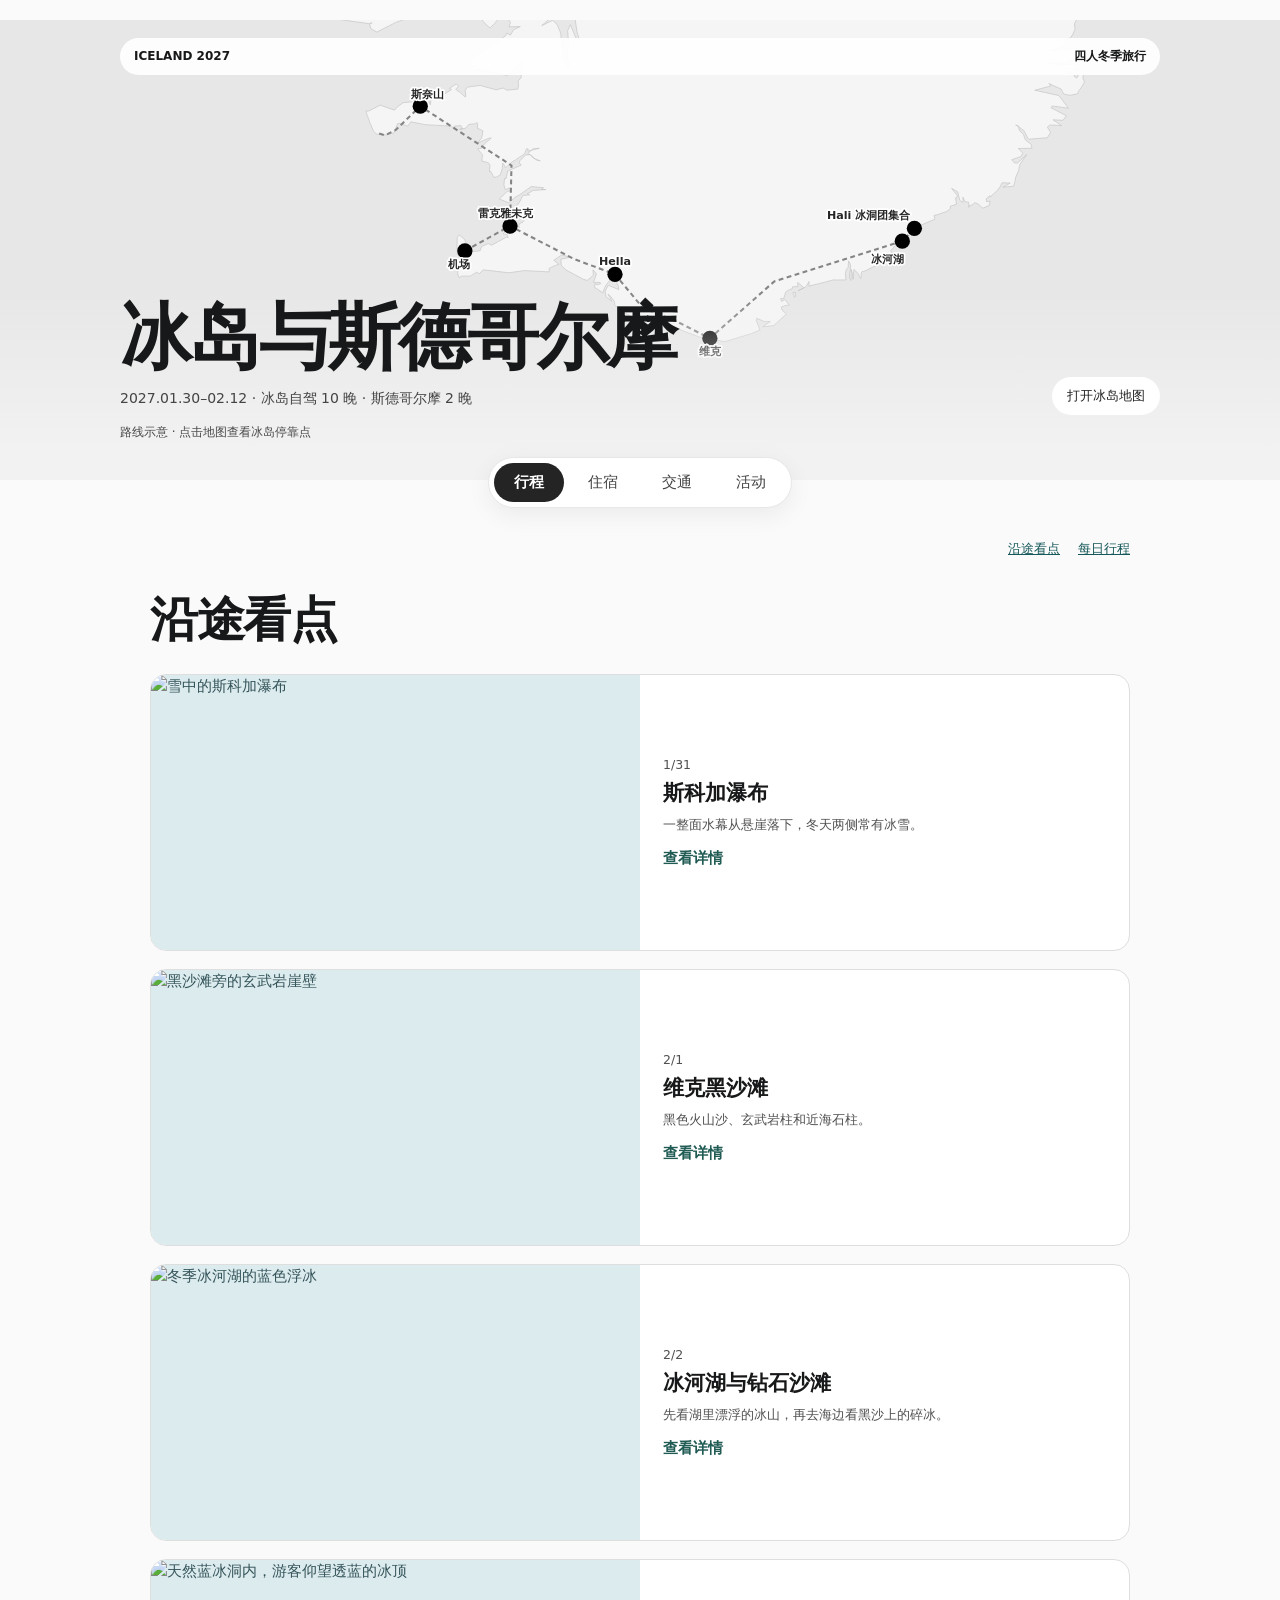
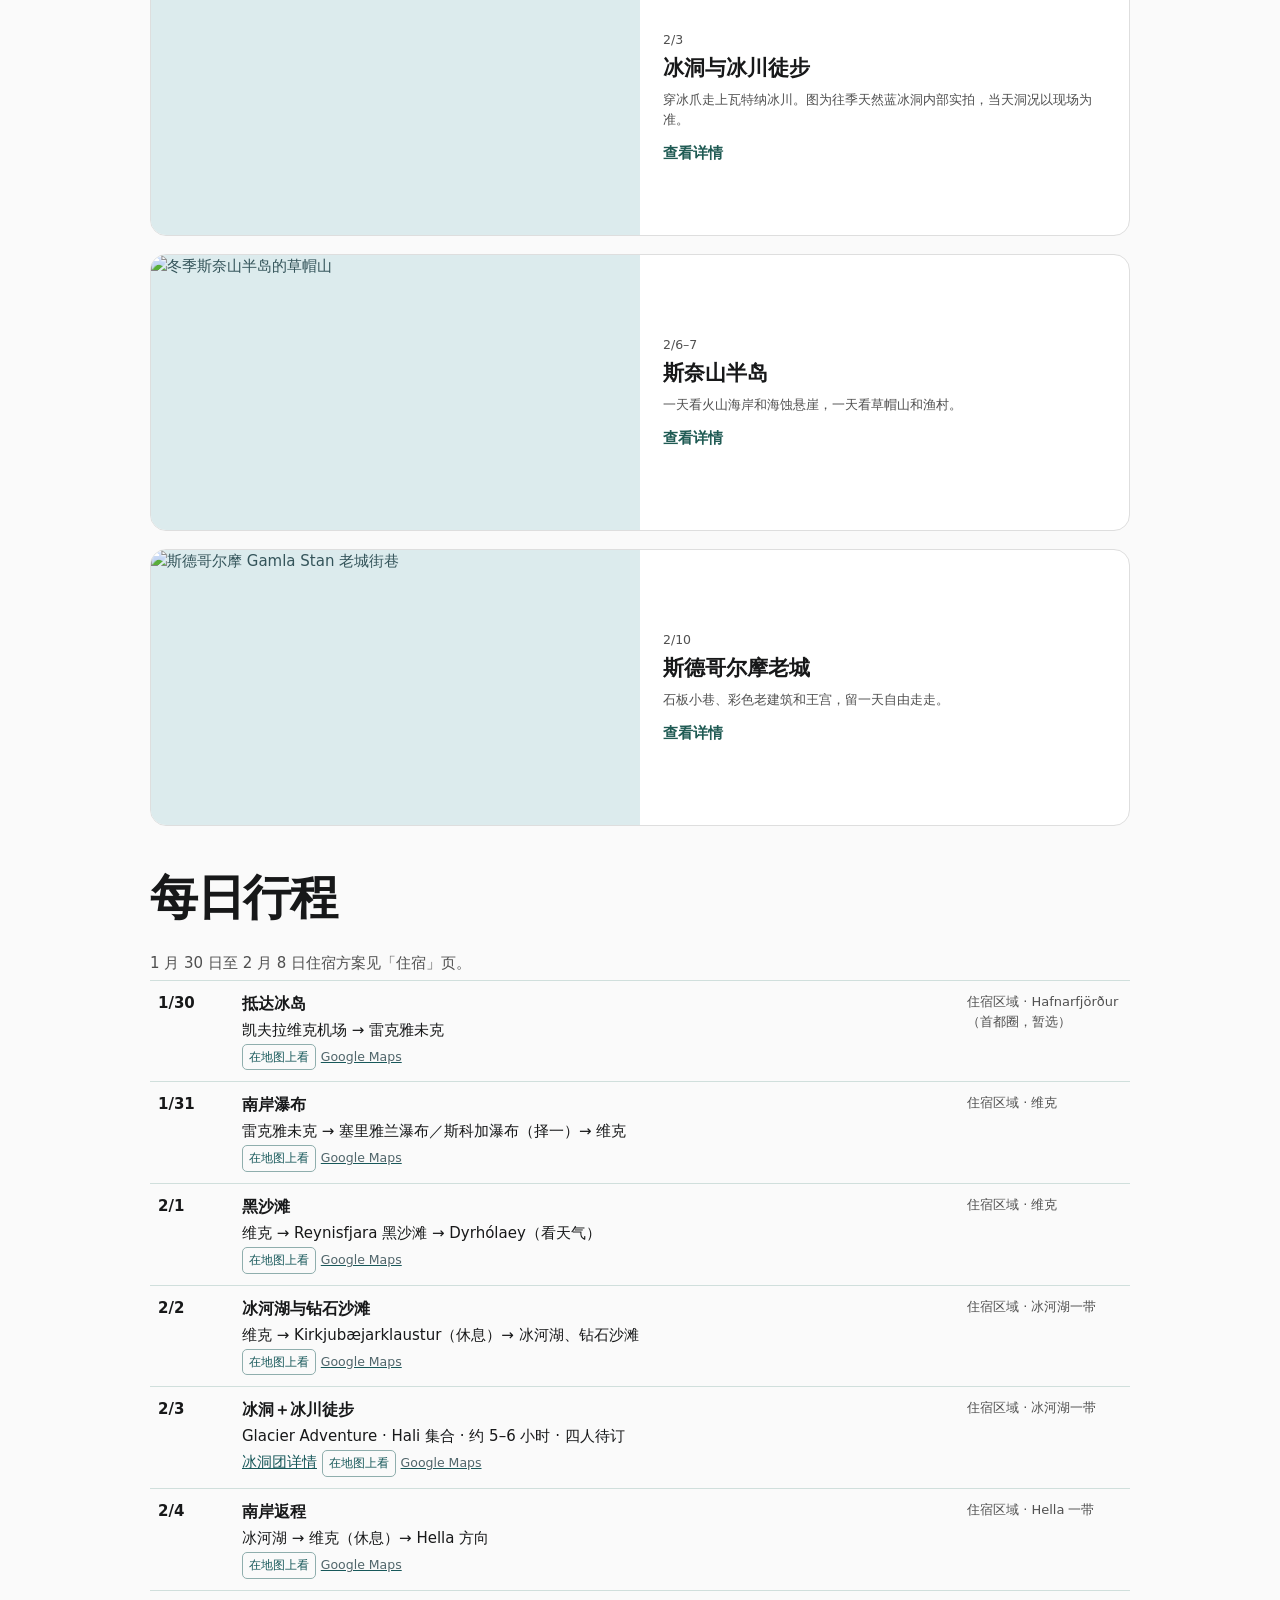
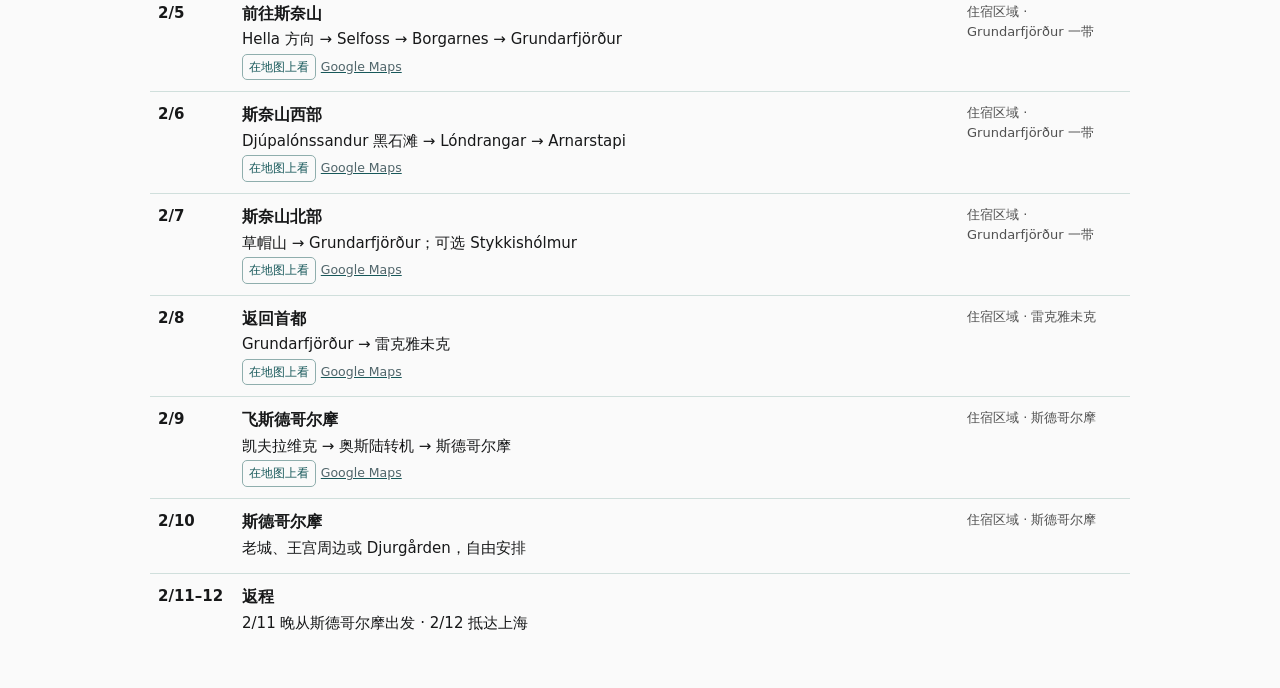
==== commit aadd0b97: "Update Iceland accommodation plans and budget" ====
--- a/nordic-2027/index.html
+++ b/nordic-2027/index.html
@@ -147,6 +147,8 @@
 .activity-facts{margin:0}.activity-facts div{display:grid;grid-template-columns:70px 1fr;gap:10px;padding:10px 0;border-bottom:1px solid #ddd}.activity-facts dt{font-weight:700}.activity-facts dd{margin:0}
 .activity-links{display:flex;flex-wrap:wrap;gap:9px 18px;margin-top:20px}
 @media(max-width:420px){.primary a{padding-inline:13px}}
+
+.stay-summary{display:grid;grid-template-columns:repeat(2,minmax(0,1fr));gap:12px;margin:18px 0}.stay-summary>div{background:#fff;border:1px solid #dedede;border-radius:14px;padding:18px}.stay-summary span,.stay-summary strong{display:block}.stay-summary span{font-size:13px;color:#555}.stay-summary strong{font-size:clamp(23px,4vw,34px);margin-top:5px}.stay-text a{display:block}.stay-text .stay-copy{padding:22px}@media(max-width:540px){.stay-summary>div{padding:13px}.stay-text .stay-copy{padding:15px}}
 </style>
 <header class="map-hero" id="map">
 <div class="hero-map" aria-hidden="true"><svg viewBox="0 0 880 490" role="group" aria-label="冰岛南岸和斯奈山路线地图"><g fill="#f5f7ee" stroke="#afc4c2"><path d="M976,-200.1L946.2,-182.7L931.7,-174.3L935.8,-170.6L939.1,-161.4L927.7,-147.6L917.4,-144.4L920.1,-136.7L927.7,-130.4L936.8,-125.4L955.7,-129.8L964.8,-127.2L967.4,-116.2L970.7,-114.2L972.1,-104.3L970.1,-101.3L967.5,-89.9L952.8,-76.6L948.8,-66.8L949.4,-63.9L949.6,-60L955.5,-55.3L991.8,-68.7L994.7,-57.1L993.2,-51.1L1004.3,-42.1L993.7,-32.7L979.2,-13.9L976.1,-4L981.6,-12.2L987.7,-20.4L1004.6,-38.4L1008,-37.9L1031.2,-27.9L1044.9,-29.1L1045.3,-22.6L1047.1,-20.9L1049.4,-17.6L1050.2,-10.1L1059.1,-16.7L1062.8,-11.6L1065.4,-11.6L1069.6,-2L1065.4,5.2L1066.1,13.5L1063.8,18.9L1060.1,25.7L1049.7,28.4L1055.4,37.1L1045.4,39.1L1030.5,44.6L1052.3,41.6L1069.6,43.2L1071.2,51.1L1052.7,61.4L1027.9,62.8L1057.4,64.5L1068.8,63.6L1066.5,69L1062.4,73.5L1056,76.7L1065.4,78.1L1065.1,81.3L1068.8,83.5L1071.4,78.9L1078.5,72.3L1077.6,84.2L1079.9,89.2L1075.6,96.7L1071.2,102.5L1070.3,106.2L1058.7,108.5L1049.7,106.5L1046.3,99.4L1036.3,95.1L1028.5,91.3L1031.8,94.9L1008.3,101.1L1042.8,108.7L1048.7,116.1L1056.7,127L1033.5,123.8L1031.6,126.2L1053.7,137.8L1048.9,144.4L1034.5,143.7L1047,152L1029.9,151.1L1026.4,154.2L1031.1,161.9L1026.4,169.5L999.2,171.7L992.6,159.1L980.8,151.1L985.2,152.8L985.7,158.6L992,164.7L994.8,172.7L1002.9,178.7L1004.3,184.6L984.4,185L991.2,191.6L988.2,196.7L975.1,201.1L979.1,205.9L983.5,205.8L996.7,193.7L986.8,208L984.9,217.2L980.8,226.5L979.7,232.8L977.8,239.3L962.3,240.7L973,234.8L961.2,234.3L958.2,240.5L953.4,246.5L943.8,254.9L943.9,253.1L942.5,253.8L938.2,257.6L938.9,261.6L943.9,260.7L943,266.7L933.6,270.9L926.6,264.7L921.9,263L917.9,266.5L914.4,266.7L913.4,269.9L913,262.3L907.6,261.5L904.8,255L905,259.8L904.3,262.8L900.2,259.3L897.3,247.3L888.5,242.3L896.7,252.6L895.9,256L894.2,256.1L895.7,265.2L886.4,268.2L887,271.4L881.4,275.7L867.3,280.5L863.3,281.2L864.6,286.7L832.4,300.4L830.8,307.1L822.1,314.1L819.4,314.9L816.3,317L817.6,319.9L810.2,321.4L800.9,332.2L802.2,335L789.1,350.4L789.5,348.6L762.2,362.1L760.1,361.9L758.5,364.2L758.3,372.2L756.5,371L754.5,365.7L748.2,359.1L747.1,364.9L746.8,373.3L745.8,364.9L744.1,358.9L743.6,369.1L744,375.1L741.6,371.4L741.7,364.5L742.7,361.2L743.1,351.9L740.2,346.9L739.6,356.3L737,359.5L735.6,364.9L736.6,374.1L724.5,374.3L718.3,374.1L704.8,377.8L683.3,383L683.3,376.4L680,382.4L679.3,383.9L667.5,389.8L676,385.5L667.1,377.8L667.1,383.9L659.8,384L659.1,386.9L654.5,388.5L649.7,391.4L647.2,400.5L642.4,401.1L644,405.2L648.7,402.2L654.9,410.5L650.2,410.9L646.5,412L643.5,412.8L644.4,417.5L650.7,423.3L632.6,439.9L616.8,441.7L621.9,437.9L627.5,434.2L619.5,434.2L608.2,429.5L607.4,432.6L612.8,446.2L600.2,451.5L562.5,463L532.9,458.4L531.4,456.2L526.2,456.7L506.7,449.3L471.5,435.4L470.4,431.5L467.9,429.4L455.7,429.5L439.9,430.8L436.9,429.5L436.2,431.1L410.1,417.7L411.6,417.6L410,414.3L407.2,413.6L403.3,409.9L403.5,405.9L398.3,398.5L393.9,394.6L399.2,404.6L391.1,398.3L389.8,390.4L394.3,381.9L409.5,388.1L408.7,382.3L402.8,370.8L401.8,364.8L401.3,368.7L391.2,381.5L388.1,387.9L386.6,392.7L374.6,384.8L375.2,379.9L379.3,381.1L383.8,379.3L382.5,377.8L373.1,377.8L377.4,365.3L372.3,359.6L372.9,367.4L364.3,374.8L359.1,373.6L333.4,359.8L326.7,353.4L326.1,344.3L340.8,341.3L327.1,338.3L315.9,346L323.4,351.7L318.2,353.3L309.4,357.3L309.2,362.6L273.8,360.7L251.2,363.9L214.2,359.6L208.5,365.7L205.5,362.7L195.7,368.7L183,368.7L179.5,370.9L177.5,365L178.6,357.2L177.1,351.2L184.3,341.3L183.6,338.2L177.3,337.7L176.5,326.4L176.8,313.6L179.6,309.3L187.4,315.6L193.8,330.7L196.4,333.8L209.8,332.2L211.9,326.1L221.5,321.8L226.4,324.1L235,319.5L248.2,312.3L250.2,313.4L249.1,309.2L242.8,307.8L248.9,302.2L248.2,304.9L253.9,305.7L253.5,303.2L246.1,294.4L260.4,294.5L266.8,298.8L265.2,296.7L267,292.6L271,291.3L272.9,288.7L271,284.8L273.7,280.7L265.6,281.9L263.1,275.9L257.9,278.1L258,273.1L266.5,262.3L271.3,252.6L281.2,251.7L277.7,250.1L286.1,245.4L304.6,244L297.9,244L301.2,241.5L283.3,239.8L266.4,251.9L260.4,255L250.9,263.2L237.4,257.6L248.7,247L254.7,245.1L252.2,241.6L246.1,244.3L244.1,237.2L245.1,228L247.2,228.5L249.6,217.4L269,209L266.3,205.6L266.8,202.8L275.4,194.4L281.8,193.7L285.9,198.4L296.5,202.8L289.8,201.4L284.4,195.4L278.3,192.4L285.8,185.5L295.1,184.6L278.8,188.8L278.9,185.3L276.5,185.6L273.8,192.6L260.9,201.4L255.9,204.2L246.3,212.7L243.8,207.7L242.4,205.9L241.8,213.8L238.9,223L233.6,225.9L229.5,226.5L225.3,218.1L223.3,218.3L224,209L222,205.8L218.8,204.7L212.2,203.1L213.2,193.7L210.3,190.4L206.2,185.4L208.8,185L211.9,184.6L215.9,178.5L225.9,170L222.6,170L213.6,174L205.8,177L211.8,170.3L213.2,164.9L213.7,159.4L205.8,155.8L206.3,149.2L205.3,147.7L203.2,149.1L200.5,149.6L193.5,150.4L189,155.8L180.4,157.3L184.7,156.6L182.2,151.9L172.4,152.8L175,157.2L168.2,152.8L130.8,150.7L110.2,146.6L105.6,152.8L94.1,148.7L91,149.2L85.8,162.5L73.8,165.5L60.4,164.1L56.5,160.3L51.3,148.1L45.3,131.4L49.8,130.9L65.9,122.6L86.7,129.8L90.3,125.4L98.9,119.1L111.9,117.7L114.6,114.3L116.5,120.2L119.6,119.8L121.9,122.2L126.6,120.7L125.9,107L140.7,104L135.9,110.2L134.7,114.3L138.1,122L139.4,114.6L144.4,107.8L152.6,106.3L158.4,106.5L168.7,100.2L165.7,98.6L175.6,91.9L178.8,95.4L174.7,99.8L176.5,101.3L180.3,103.8L188.7,110.9L189.2,109.5L188.3,100.6L191.9,96.5L210,94.2L233,100.5L242.8,97.9L248.9,101.1L264.2,99.4L265.2,92.4L264.4,88L268.8,83.2L270.1,61.1L262.8,66L248.8,79.8L208.9,71L197,73L194.1,68.8L199.9,67.1L202.4,66L193.1,66L199.2,55.4L205.2,47.8L211,46.9L227.5,36.7L246.5,22.6L248.2,18.9L253.5,21.7L258.3,13.8L267.7,9.5L251.4,9.8L253.5,3.6L248.2,-5.5L243.3,-0.9L240,-1L236,-10.1L235.4,-0.5L230.4,5.2L224,11.6L213.9,2L211.2,-5.5L228.7,-12.3L232.4,-16.2L233.5,-22.4L233.8,-24.5L220.1,-10.6L217.3,-14.4L216.6,-17.5L210.6,-12.2L206.4,-13L205.7,-7.6L197.8,-10.1L198.1,-19.2L193.7,-33.5L194.2,-20.8L191.8,-13.3L188,-13.8L184.7,-12.6L181.6,-10.1L177.9,-19.8L180.4,-31.3L177.6,-31.3L172.8,-32.6L173.3,-25.2L175.5,-4.2L170.3,-5.5L170.3,-10.3L164.7,-10.6L160.2,-13L167,-22.5L167,-27.9L161,-20.7L154.8,-27.4L153,-19.8L144.8,-13.8L133.7,-17.6L129.6,-16.3L131.3,-6.9L126.5,-1L115.7,-2.4L110.4,-7L109.1,-4L87.9,3.7L84.4,5.6L61.2,17.4L52.7,12.6L50.7,6.6L54.4,4L49.3,5.2L4,-1.2L2.6,-8L6.9,-13.8L14.8,-22.6L18.4,-31.8L24,-34L37.9,-27.3L54,-16.8L58.7,-10.1L70.1,-11.6L61.5,-13L57,-19.9L47.5,-30.2L57.5,-34.5L68.3,-31.7L58.6,-38.1L46.8,-44.8L39,-60L38,-67.9L87.6,-49.5L93,-43.1L94.2,-35.6L94.1,-29L100.8,-34.9L108.8,-33.8L109.9,-36.9L115.2,-42.1L109.6,-42.7L99.1,-48.1L97.3,-54.3L106.3,-55.2L118.8,-58.9L127.2,-58.9L124.6,-61.7L125.2,-65.7L91.5,-61.4L77.7,-64.7L69.5,-73.9L64.6,-93.8L76.3,-95.2L88.5,-89L98.3,-89.2L121.5,-79.8L120.5,-82.4L107.3,-87.5L90.3,-95.2L81,-105.5L70.4,-115.5L70.1,-127.7L80.6,-130.7L107.1,-121.3L110.5,-112.8L110.8,-115.8L103.5,-124.7L95.6,-128L83.6,-140.8L101.8,-143.1L104.3,-144.3L90.3,-146.9L92.7,-152.3L100.1,-154.8L104,-160.1L132.3,-148.6L138.4,-139.7L143.5,-138.6L147.4,-137.5L150.8,-131.2L151.5,-122.2L143.4,-107.4L151.5,-116.6L155.1,-125.1L158,-123.3L160.2,-117.7L164.8,-119.6L158,-105.1L160.5,-104.1L165.5,-115.1L167.3,-103.6L170.3,-106L171.3,-122L173.7,-127.7L181.2,-123.4L190.5,-109.8L189.8,-101.5L189,-96.9L183.7,-77.8L193.8,-103L196.5,-109.4L200.5,-101.3L202.4,-101.7L202.6,-96.3L204.5,-97.1L205.8,-96.8L202.1,-82.4L204.9,-80.5L211.9,-96.9L208,-108.1L203.9,-118.2L200.8,-124.2L205,-132.5L209.8,-136.4L201.1,-132.5L185.6,-140.8L151.4,-166.8L173.6,-173L187.8,-169.5L193.1,-163.9L192.4,-169.9L204,-173.7L197.9,-173.9L193.9,-178.2L197.9,-182.7L201.1,-185.1L193.8,-182L178.4,-179.9L178.3,-184.4L181.2,-192.6L187.6,-197.2L172.4,-186.6L165.3,-186.4L168.8,-194L163.8,-193.1L157.5,-184.3L135.5,-187.5L130.6,-193.6L140.4,-194.3L144,-202.1L135.9,-210.8L145.1,-209.2L146,-212.5L158.1,-213L161.6,-208.8L160.5,-213.9L163.9,-218.4L173.5,-213L181.5,-208.2L187,-216.9L197.2,-212.5L205.8,-212.5L201.8,-218.4L210.3,-210.8L220.9,-198.2L223.2,-190.5L225.6,-188.6L226,-180.7L224.7,-175.9L230.5,-177.5L233.7,-175L238.4,-179.1L245.7,-175L249.2,-175.8L253.9,-166.7L253.5,-163.9L260.8,-158.3L264.5,-158.8L271,-153.1L273.6,-146.8L273.8,-137.3L276.3,-130.4L281.1,-132L281.7,-124.5L281,-120L284.4,-123.4L283.6,-134.5L292.2,-135.7L295.3,-130.8L291.1,-127.2L292.8,-120.5L308.7,-120.6L314,-112.1L287.2,-106L290.3,-103.2L307.9,-106L302.5,-99.8L317.1,-96.1L313.3,-87.7L313.1,-72.4L298.5,-63.4L304.2,-62.3L312.7,-57.2L288.4,-46.6L283.5,-52.5L280.4,-60.4L271.8,-65.1L275.5,-60.3L279.7,-54.3L277.7,-46.6L282,-38.2L301.8,-35.6L304.9,-28.8L297.9,-17.7L313.8,-26.4L308.9,-0.9L298.5,8.1L314.3,0.5L320.7,6.6L324.7,15.8L326.1,20.6L326.7,31.7L330.1,50.1L330.7,53.7L335.7,63.7L336.4,70.3L337.4,60.6L335.9,53.1L335.5,44.6L337.5,38.7L335.9,15.4L339.8,6.8L347.7,25.7L353.5,31L349.4,17.4L346.5,-1.7L348.9,-13L364.3,-34.5L374,-43.5L377,-46.8L381.8,-43.6L381.3,-40.9L380.3,-27L379.8,-16.1L382.1,-18.7L385.8,-22.2L387.1,-16L386.8,-11.7L391.8,-4L398.8,-4.1L401.3,-14.6L397.5,-19.2L391.2,-20.8L398.8,-22.7L404.2,-23.1L404.9,-13.7L405.2,-22.2L411,-32.1L412,-39L416.7,-40.4L413,-46.7L416.6,-51.3L416.6,-63.7L410,-75.4L411.6,-85.8L404.6,-102.9L402.3,-117.1L400.7,-123.5L401.3,-133.3L409.7,-134.8L414.7,-138.2L423.5,-143L432.1,-142L436,-136.4L439.5,-131.6L442.2,-125.7L449.1,-110L450.9,-103L455,-93.7L466,-88.9L471.3,-86.5L473.1,-80L476.3,-71.1L479.6,-59.9L487.2,-60.4L493.3,-58.9L495.6,-57.5L496.5,-54.6L500.2,-60.1L502.1,-78.5L497.2,-96.9L491.1,-105.9L493.6,-110.5L499.2,-113.9L498.6,-119.5L496.9,-127.2L505.7,-134.4L525.8,-132.8L528,-138L530.2,-134.1L534.3,-131.5L532.2,-136.4L530.9,-139.5L532.9,-147.6L537.9,-154.1L549,-148.6L554.4,-156L558.2,-159.9L560.7,-149.5L568.5,-153.1L575.7,-146.9L577.3,-140.4L578.5,-135.8L582,-137L587.6,-124.8L586,-110.7L597.8,-104.7L607.1,-101.2L611.8,-93.6L614.5,-86.1L618.8,-82.6L619.2,-72.1L621.6,-57.1L625.6,-51.1L630.2,-39.7L634.2,-38.8L632.3,-49.5L628.5,-55.2L629.6,-58.9L630.1,-67.3L632.6,-77.2L629.4,-92.3L625.6,-96.2L623.8,-98.3L622.2,-95.2L616.8,-101.3L616.2,-109.7L610.1,-118.1L610.8,-121.3L607.5,-148.2L620.2,-154.6L629.4,-152L630.2,-149.9L647.8,-148.6L650.4,-140.8L657.2,-139.9L663.5,-133.7L670.1,-119.3L676.1,-111.9L683.3,-95.2L681.6,-105.8L684.7,-109.5L679.7,-111.6L694.1,-112.6L696.7,-106L697,-110.7L697.4,-114.4L698.8,-121.3L701.5,-125.7L701.5,-133.3L708.1,-141.5L712.1,-146.2L710.7,-150.6L715.9,-157.9L725.5,-161.6L739.9,-155.1L743.7,-142.4L743.5,-139.9L747.1,-140.8L748.6,-144.8L763,-147L758.5,-143.9L762.2,-140.2L766.5,-146.9L773.5,-137.1L773.6,-139.9L770.2,-146L767.9,-151.6L783.1,-159L774,-151.6L787,-152.6L793.4,-148.6L787.5,-156.8L790.3,-165.3L792,-168.1L794.1,-175.1L792.2,-181.9L789.1,-186.6L785.4,-194.5L784.1,-200.3L784.2,-205L785.4,-209.3L779,-221.5L784.1,-227.6L785,-223.3L787.5,-228.2L793.1,-230.2L793,-223.9L794.4,-224.8L798.5,-228.8L803.2,-224.9L804.5,-221.6L808.9,-224.6L812.1,-229.7L815.2,-227.5L819,-233.7L833,-233.9L844.5,-222.6L841.1,-216.9L840.5,-213.9L842.6,-208.5L851.8,-209.3L862.3,-204.2L864.6,-197.2L860.2,-181.2L859.7,-177.1L865.5,-173.8L866.2,-165.5L878,-166.4L881.4,-165.2L883.2,-159.5L892.1,-153L898.2,-149.9L898.6,-152.8L900.9,-163L903.6,-174.3L923.1,-178.3L930.7,-186.2L934.1,-195L948.9,-201.7L957.3,-197.2Z"/><path d="M663.6,391.9L663.8,397.6L662.3,399.2L661.8,396.1L659.8,392.9Z"/><path d="M638.3,-240L641.1,-234.4L637.3,-239.4Z"/><path d="M417.5,452.5L417.7,458.3L415.1,461L415.5,451.2L417.5,452.5Z"/><path d="M601.9,-117.4L604.2,-110.7L600.9,-111.1L598.6,-120L601.9,-117.4Z"/></g><polyline class="route" points="187.9,332.3 252.9,296.6 345.2,344.1 404,366.1 444.2,414.5 491.1,433.1 540.6,458.2 633.3,376.3 817.6,318.4 835,299.9"/><polyline class="route" points="252.9,296.6 255,209.4 123.7,124.1 88.4,158.3 72.8,166.1 60,162.1"/><g id="selected"></g><g><circle cx="187.9" cy="332.3" r="11"/><text x="179.9" y="356.3" text-anchor="middle">机场</text></g><g><circle cx="252.9" cy="296.6" r="11"/><text x="245.9" y="283.6" text-anchor="middle">雷克雅未克</text></g><g><circle cx="540.6" cy="458.2" r="11"/><text x="540.6" y="482.2" text-anchor="middle">维克</text></g><g><circle cx="817.6" cy="318.4" r="11"/><text x="795.6" y="349.4" text-anchor="middle">冰河湖</text></g><g><circle cx="835" cy="299.9" r="11"/><text x="829" y="286.9" text-anchor="end">Hali 冰洞团集合</text></g><g><circle cx="404" cy="366.1" r="11"/><text x="404" y="353.1" text-anchor="middle">Hella</text></g><g><circle cx="123.7" cy="124.1" r="11"/><text x="133.7" y="112.1" text-anchor="middle">斯奈山</text></g></svg></div>
@@ -160,7 +162,7 @@
 <article class="place"><a class="sight-link" href="#place-glacier-lagoon"><img src="https://adventures.is/media/226926/jokulsarlon-glacier-lagoon-winter.jpg" alt="冬季冰河湖的蓝色浮冰" width="480" height="300" loading="lazy" decoding="async" referrerpolicy="no-referrer"><div class="place-body"><div class="place-date"><small>2/2</small></div><h3>冰河湖与钻石沙滩</h3><p>先看湖里漂浮的冰山，再去海边看黑沙上的碎冰。</p><span class="place-action">查看详情</span></div></a></article>
 <article class="place"><a class="sight-link" href="#place-blue-ice-cave"><img src="https://whereamber.com/wp-content/uploads/2025/02/blueicecaveIMG_1789.jpg" alt="天然蓝冰洞内，游客仰望透蓝的冰顶" width="480" height="300" loading="lazy" decoding="async" referrerpolicy="no-referrer"><div class="place-body"><div class="place-date"><small>2/3</small></div><h3>冰洞与冰川徒步</h3><p>穿冰爪走上瓦特纳冰川。图为往季天然蓝冰洞内部实拍，当天洞况以现场为准。</p><span class="place-action">查看详情</span></div></a></article>
 <article class="place"><a class="sight-link" href="#place-snaefellsnes"><img src="https://c.arvakur.is/frimg/9/47/947803.jpg" alt="冬季斯奈山半岛的草帽山" width="480" height="300" loading="lazy" decoding="async" referrerpolicy="no-referrer"><div class="place-body"><div class="place-date"><small>2/6–7</small></div><h3>斯奈山半岛</h3><p>一天看火山海岸和海蚀悬崖，一天看草帽山和渔村。</p><span class="place-action">查看详情</span></div></a></article>
-<article class="place"><a class="sight-link" href="#place-gamla-stan"><img src="https://cdn.audleytravel.com/828/591/60/15994496-gamla-stan-stockholm.jpg" alt="斯德哥尔摩 Gamla Stan 老城街巷" width="480" height="300" loading="lazy" decoding="async" referrerpolicy="no-referrer"><div class="place-body"><div class="place-date"><small>2/10</small></div><h3>斯德哥尔摩老城</h3><p>石板小巷、彩色老建筑和王宫，留一天自由走走。</p><span class="place-action">查看详情</span></div></a></article></div></section><section id="daily"><h2>每日行程</h2><p class="meta">前两处住宿暂选，房源见「住宿」页。</p>
+<article class="place"><a class="sight-link" href="#place-gamla-stan"><img src="https://cdn.audleytravel.com/828/591/60/15994496-gamla-stan-stockholm.jpg" alt="斯德哥尔摩 Gamla Stan 老城街巷" width="480" height="300" loading="lazy" decoding="async" referrerpolicy="no-referrer"><div class="place-body"><div class="place-date"><small>2/10</small></div><h3>斯德哥尔摩老城</h3><p>石板小巷、彩色老建筑和王宫，留一天自由走走。</p><span class="place-action">查看详情</span></div></a></article></div></section><section id="daily"><h2>每日行程</h2><p class="meta">1 月 30 日至 2 月 8 日住宿方案见「住宿」页。</p>
 <article class="row" id="day0"><div class="date">1/30</div><div><h3>抵达冰岛</h3><p>凯夫拉维克机场 → 雷克雅未克</p><button type="button" data-show="0" aria-label="1/30 在地图上看">在地图上看</button> <a href="https://www.google.com/maps/search/?api=1&amp;query=64.147%2C-21.942" aria-label="1/30 Google Maps 目的地"><small>Google Maps</small></a></div><div class="stay">住宿区域 · Hafnarfjörður（首都圈，暂选）</div></article>
 <article class="row" id="day1"><div class="date">1/31</div><div><h3>南岸瀑布</h3><p>雷克雅未克 → 塞里雅兰瀑布／斯科加瀑布（择一）→ 维克</p><button type="button" data-show="1" aria-label="1/31 在地图上看">在地图上看</button> <a href="https://www.google.com/maps/search/?api=1&amp;query=63.419%2C-19.006" aria-label="1/31 Google Maps 目的地"><small>Google Maps</small></a></div><div class="stay">住宿区域 · 维克</div></article>
 <article class="row" id="day2"><div class="date">2/1</div><div><h3>黑沙滩</h3><p>维克 → Reynisfjara 黑沙滩 → Dyrhólaey（看天气）</p><button type="button" data-show="2" aria-label="2/1 在地图上看">在地图上看</button> <a href="https://www.google.com/maps/search/?api=1&amp;query=63.404%2C-19.127" aria-label="2/1 Google Maps 目的地"><small>Google Maps</small></a></div><div class="stay">住宿区域 · 维克</div></article>
@@ -174,13 +176,16 @@
 <article class="row" id="day10"><div class="date">2/9</div><div><h3>飞斯德哥尔摩</h3><p>凯夫拉维克 → 奥斯陆转机 → 斯德哥尔摩</p><button type="button" data-show="10" aria-label="2/9 在地图上看">在地图上看</button> <a href="https://www.google.com/maps/search/?api=1&amp;query=63.986%2C-22.605" aria-label="2/9 Google Maps 目的地"><small>Google Maps</small></a></div><div class="stay">住宿区域 · 斯德哥尔摩</div></article>
 <article class="row" id="day11"><div class="date">2/10</div><div><h3>斯德哥尔摩</h3><p>老城、王宫周边或 Djurgården，自由安排</p></div><div class="stay">住宿区域 · 斯德哥尔摩</div></article>
 <article class="row" id="day12"><div class="date">2/11–12</div><div><h3>返程</h3><p>2/11 晚从斯德哥尔摩出发 · 2/12 抵达上海</p></div><div class="stay"></div></article>
-</section></div><section id="stay" data-panel hidden><h2>住宿</h2><p class="meta">首三晚暂选，其他住宿待补充。</p>
-<div class="stay-list"><article class="stay-card"><a href="https://www.airbnb.cn/rooms/5047544?unique_share_id=733fd228-bd8d-4a5e-a95f-30bb2aa5f8f4&amp;viralityEntryPoint=1&amp;s=76&amp;check_in=2027-01-30&amp;check_out=2027-01-31&amp;guests=1&amp;adults=1" target="_blank" rel="noopener noreferrer">
-<img src="https://a0.muscache.com/im/pictures/103261974/9754f0a3_original.jpg?im_w=720" width="720" height="480" loading="lazy" decoding="async" referrerpolicy="no-referrer" alt="B-14 Ocean view apartment 的 Airbnb 房源照片">
-<div class="stay-copy"><p class="meta">1 月 30 日入住 · 1 月 31 日退房 · 1 晚</p><h3>B-14 Ocean view apartment</h3><p>首都圈 · Hafnarfjörður</p><p class="meta">4 人 · 3 间卧室 · 4 张床 · 1 间卫浴</p><span class="stay-link">打开 Airbnb 原房源</span></div></a></article>
-<article class="stay-card"><a href="https://www.airbnb.cn/rooms/1431072769331496295?unique_share_id=a6a48afa-5b3b-4775-9805-ec3f28a088e4&amp;viralityEntryPoint=1&amp;s=76&amp;check_in=2027-01-31&amp;check_out=2027-02-02&amp;guests=1&amp;adults=1" target="_blank" rel="noopener noreferrer">
-<img src="https://a0.muscache.com/im/pictures/hosting/Hosting-1431072769331496295/original/b0af77cf-35f2-4cb6-85ef-09906d1007ee.jpeg?im_w=720" width="720" height="480" loading="lazy" decoding="async" referrerpolicy="no-referrer" alt="Stunning Views of Dyrhólaey – Apt. 2 的 Airbnb 房源照片">
-<div class="stay-copy"><p class="meta">1 月 31 日入住 · 2 月 2 日退房 · 2 晚</p><h3>Stunning Views of Dyrhólaey – Apt. 2</h3><p>南岸 · 维克附近</p><p class="meta">4 人 · 2 间卧室 · 3 张床 · 1 间卫浴</p><span class="stay-link">打开 Airbnb 原房源</span></div></a></article></div></section><section id="transport" data-panel hidden><h2>交通</h2><article class="tile"><h3>冰岛租车 · Lotus Car Rental</h3>
+</section></div><section id="stay" data-panel hidden><h2>住宿</h2>
+<div class="stay-summary"><div><span>已选住宿参考总价 · 9 晚 / 4 人</span><strong>¥33,388</strong></div><div><span>四人均摊 · 每人</span><strong>¥8,347</strong></div></div>
+<p class="meta">1 月 30 日至 2 月 8 日 · 下方价格为四人整段参考价，实际房态、税费及支付金额以预订页面为准；雷克雅未克最后一晚和斯德哥尔摩尚未计入。</p>
+<div class="stay-list">
+<article class="stay-card"><a href="https://www.airbnb.cn/rooms/5047544?check_in=2027-01-30&amp;check_out=2027-01-31&amp;guests=4&amp;adults=4" target="_blank" rel="noopener noreferrer"><img src="https://a0.muscache.com/im/pictures/103261974/9754f0a3_original.jpg?im_w=720" alt="B-14 Ocean view apartment 房源照片" loading="lazy" referrerpolicy="no-referrer"><div class="stay-copy"><p class="meta">1 月 30 日 — 1 月 31 日 · 1 晚</p><h3>B-14 Ocean view apartment</h3><p>首都圈 · 哈夫纳夫约杜尔 Hafnarfjörður</p><p>4 人 · 3 间卧室 · 1 间卫浴</p><p><strong>¥1,817</strong> · 四人参考总价</p><span class="stay-link">查看 Airbnb 房源</span></div></a></article>
+<article class="stay-card"><a href="https://www.airbnb.cn/rooms/1431072769331496295?check_in=2027-01-31&amp;check_out=2027-02-02&amp;guests=4&amp;adults=4" target="_blank" rel="noopener noreferrer"><img src="https://a0.muscache.com/im/pictures/hosting/Hosting-1431072769331496295/original/b0af77cf-35f2-4cb6-85ef-09906d1007ee.jpeg?im_w=720" alt="Dyrhólaey 公寓房源照片" loading="lazy" referrerpolicy="no-referrer"><div class="stay-copy"><p class="meta">1 月 31 日 — 2 月 2 日 · 2 晚</p><h3>Stunning Views of Dyrhólaey – Apt. 2</h3><p>冰岛南岸 · 维克附近</p><p>4 人 · 2 间卧室 · 1 间卫浴</p><p><strong>¥7,673</strong> · 四人参考总价</p><span class="stay-link">查看 Airbnb 房源</span></div></a></article>
+<article class="stay-card stay-text"><a href="https://www.booking.com/app_link/hotel/is/jokulsarlon.zh.html?checkin=2027-02-02&amp;checkout=2027-02-04&amp;room1=A,A,A,A,&amp;no_rooms=2&amp;group_adults=4&amp;group_children=0&amp;req_adults=4&amp;req_children=0&amp;aid=332731&amp;app_hotel_id=11884819" target="_blank" rel="noopener noreferrer"><div class="stay-copy"><p class="meta">2 月 2 日 — 2 月 4 日 · 2 晚</p><h3>Hotel Jökulsárlón · 冰河湖酒店</h3><p>冰河湖附近 · 冰岛东南部</p><p>4 人 · 2 间房</p><p><strong>¥11,842</strong> · 两间房两晚总价</p><span class="stay-link">查看 Booking 酒店</span></div></a></article>
+<article class="stay-card stay-text"><a href="https://www.airbnb.cn/rooms/978912156429961213?check_in=2027-02-04&amp;check_out=2027-02-05&amp;guests=4&amp;adults=4" target="_blank" rel="noopener noreferrer"><div class="stay-copy"><p class="meta">2 月 4 日 — 2 月 5 日 · 1 晚</p><h3>Old Post Office</h3><p>赫拉 Hella · 冰岛南部</p><p>4 人</p><p><strong>¥2,202</strong> · 四人参考总价</p><span class="stay-link">查看 Airbnb 房源</span></div></a></article>
+<article class="stay-card stay-text"><a href="https://www.booking.com/hotel/is/hellnafell.html?checkin=2027-02-05&amp;checkout=2027-02-08&amp;group_adults=4&amp;group_children=0&amp;no_rooms=1&amp;selected_currency=CNY" target="_blank" rel="noopener noreferrer"><div class="stay-copy"><p class="meta">2 月 5 日 — 2 月 8 日 · 3 晚</p><h3>Hellnafell · 海景公寓</h3><p>斯奈山半岛 · 格伦达菲厄泽 Grundarfjörður · 草帽山附近</p><p>4 人 · 整套公寓 · 4 间卧室 · 1 间卫浴</p><p><strong>¥9,854</strong> · 四人三晚参考总价，含税费</p><span class="stay-link">查看 Booking 房源</span></div></a></article>
+</div></section><section id="transport" data-panel hidden><h2>交通</h2><article class="tile"><h3>冰岛租车 · Lotus Car Rental</h3>
 <p><strong>1 月 30 日 18:30</strong> · 凯夫拉维克机场（KEF）取车。</p>
 <p><strong>2 月 9 日 11:00</strong> · 订单上的 KEF 还车时间。当天计划 11:55 起飞，需提前还车，实际时间待定。</p>
 </article><article class="tile"><h3>航班</h3><p>1/30 抵达凯夫拉维克。</p><p>2/9 经奥斯陆飞斯德哥尔摩。</p><p>2/11 从斯德哥尔摩返程，2/12 抵达上海。</p></article></section><section id="activities" data-panel hidden>
@@ -191,7 +196,7 @@
 <dl class="activity-facts">
 <div><dt>集合</dt><dd>Hali 基地。官网列 09:00、09:30，具体班次待订。</dd></div>
 <div><dt>时长</dt><dd>全程约 5–6 小时，含往返乘车。官网预计冰川上约 2 小时、冰洞内 40–60 分钟。</dd></div>
-<div><dt>参考价</dt><dd>36,900 ISK／人，四人 147,600 ISK。以实际预订金额为准。</dd></div>
+<div><dt>参考价</dt><dd>36,900 ISK／人（约 ¥1,990），四人 147,600 ISK（约 ¥7,958）。按 2026 年 11 月 15 日参考汇率 1 ISK ≈ ¥0.053919 换算；以实际预订金额为准。</dd></div>
 </dl>
 <h4>当天怎么走</h4>
 <p>在 Hali 领取装备，乘改装车到瓦特纳冰川附近，穿冰爪走上冰面。冰川徒步结束后转车，再沿碎石路走约 30 分钟去冰洞。洞穴与路线会随冰况调整。</p>
